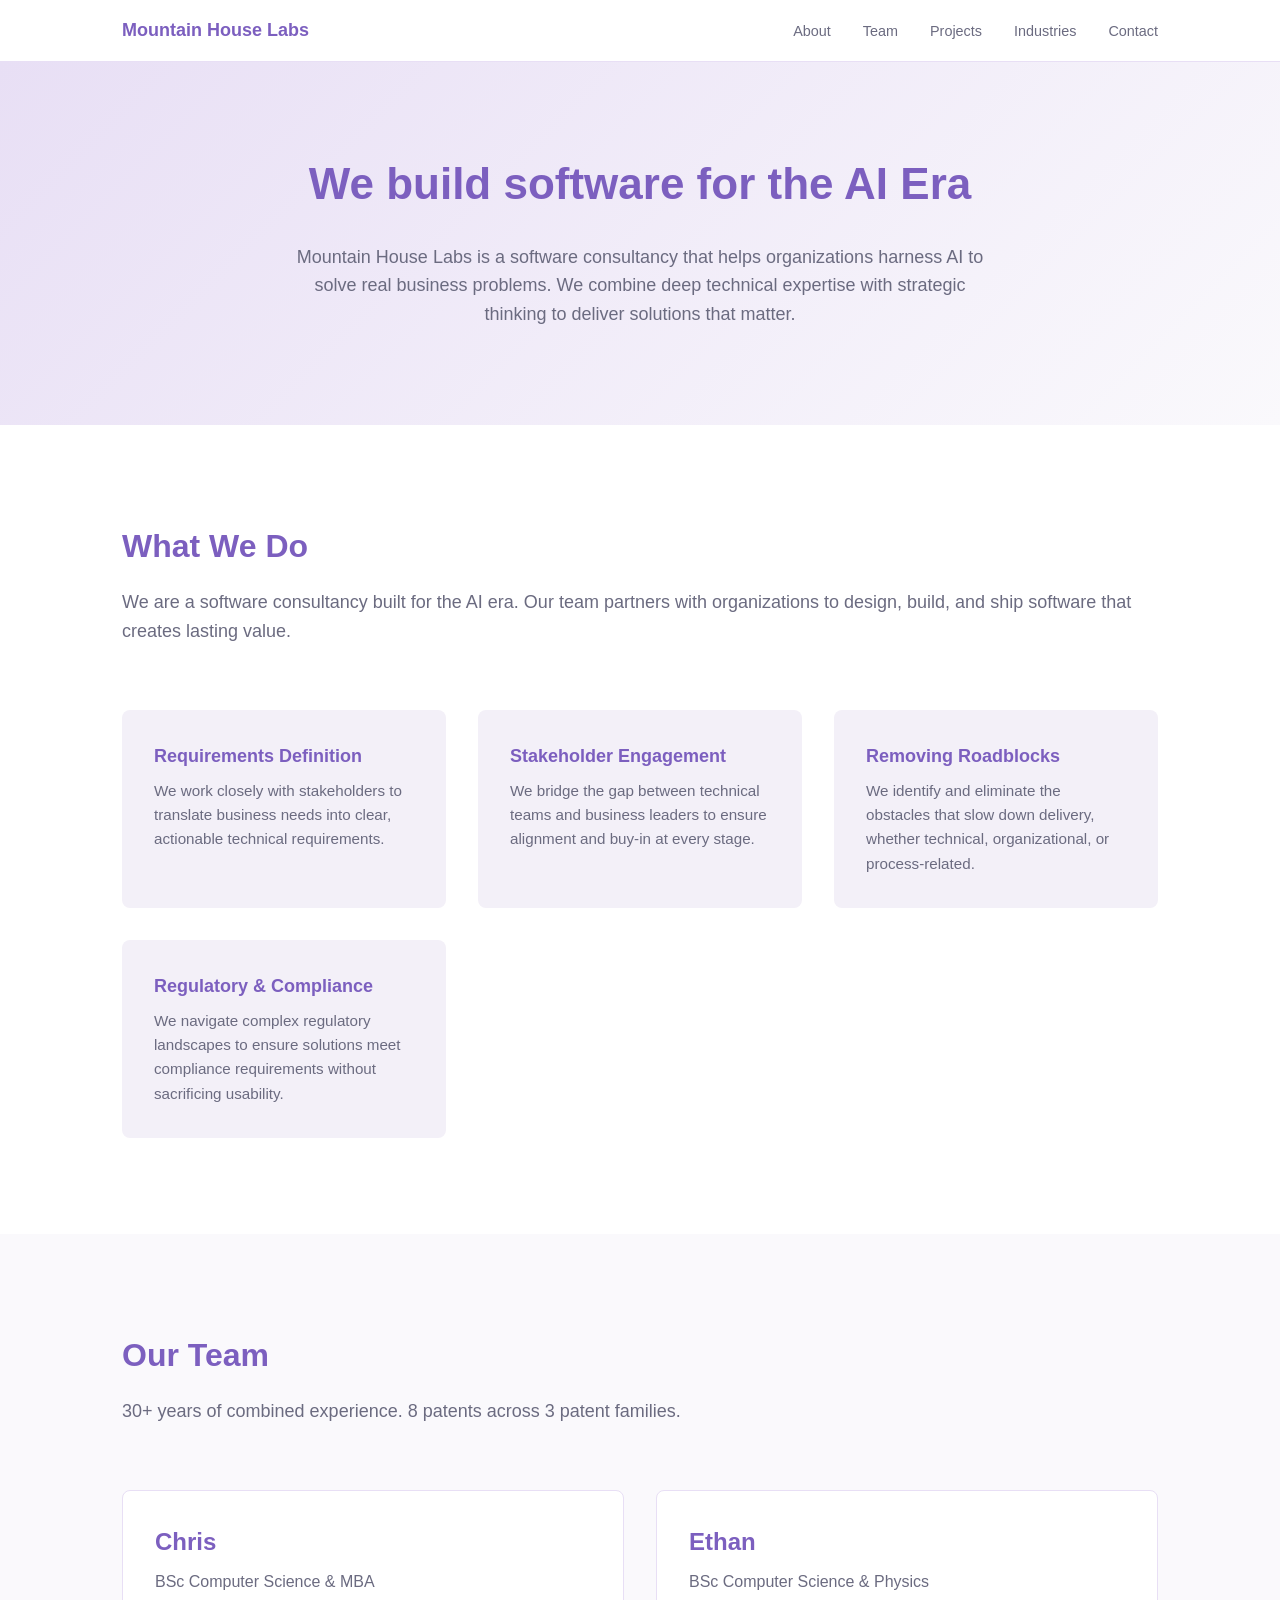
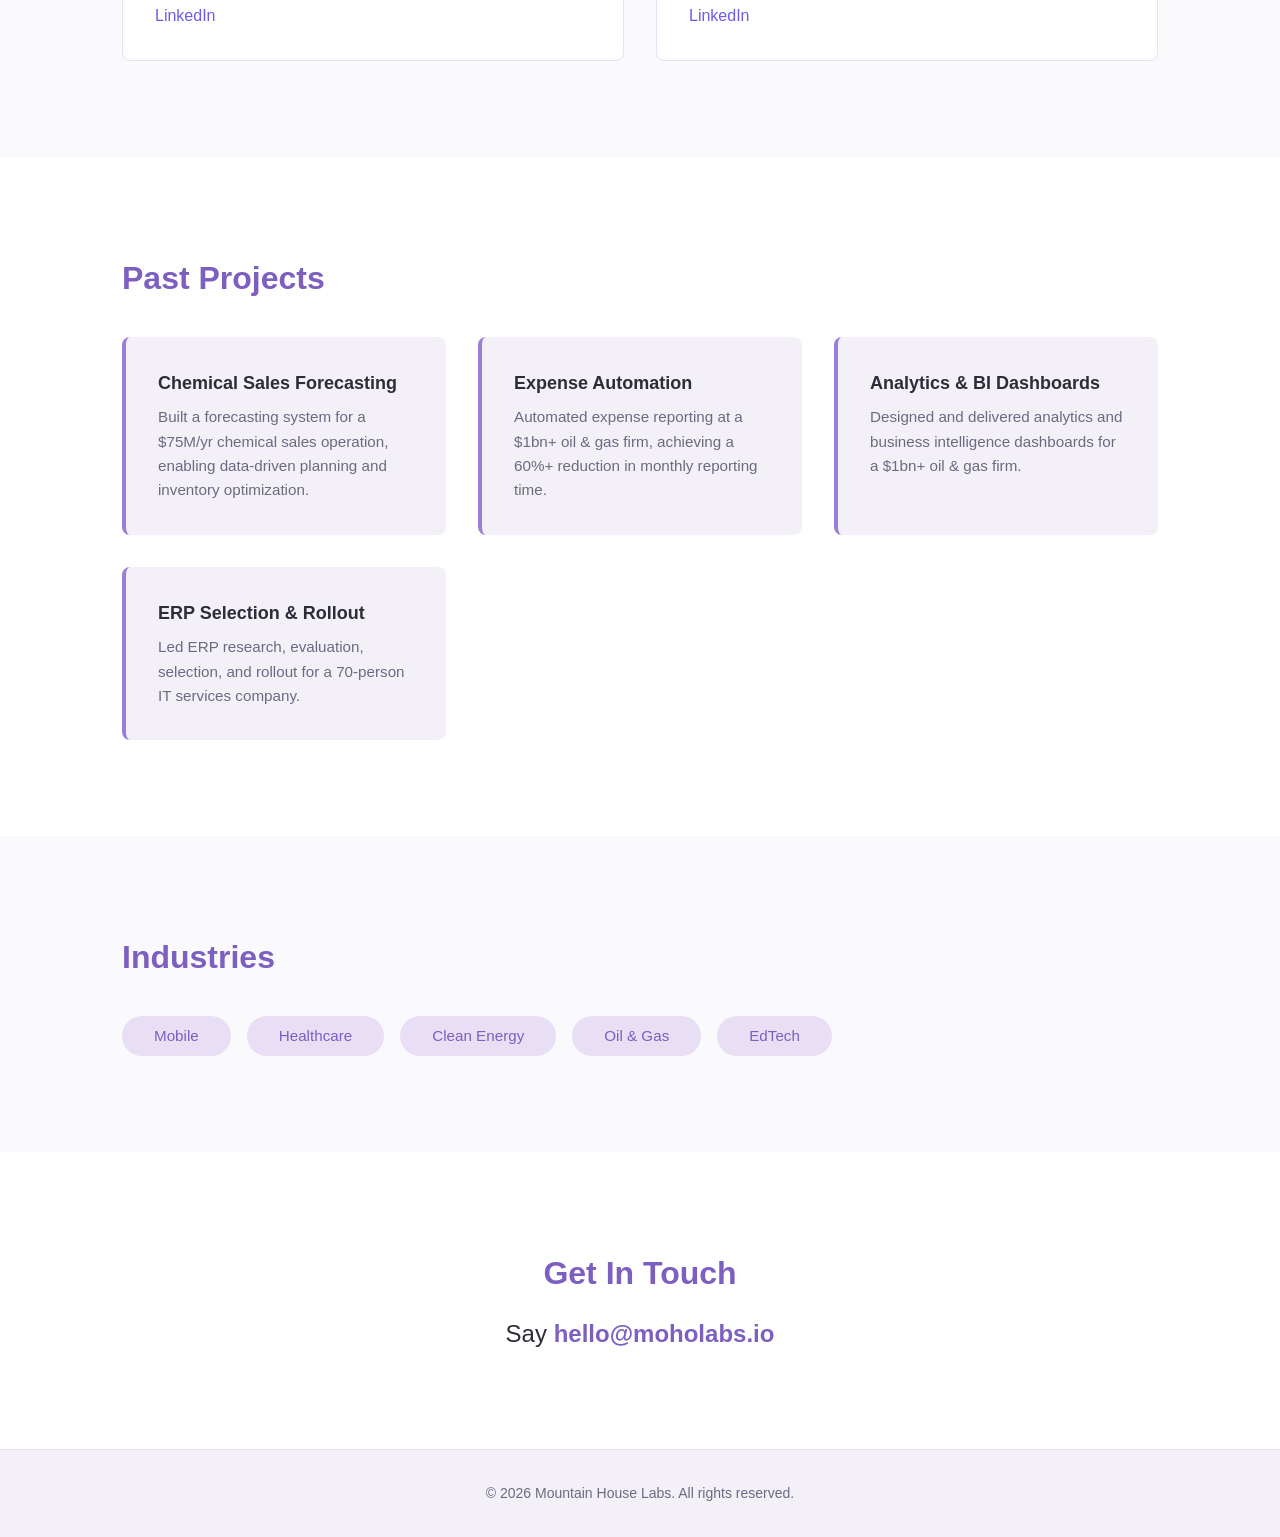
==== index.html @ 812b56ef "Initial scaffold: HTML/CSS structure for Mountain House Labs website Single-page marketing site with" ====
<!DOCTYPE html>
<html lang="en">
<head>
  <meta charset="UTF-8">
  <meta name="viewport" content="width=device-width, initial-scale=1.0">
  <title>Mountain House Labs | Software Consultancy for the AI Era</title>
  <meta name="description" content="Mountain House Labs is a software consultancy for the AI era. We build software that leverages AI to solve real business problems.">
  <meta property="og:title" content="Mountain House Labs | Software Consultancy for the AI Era">
  <meta property="og:description" content="Mountain House Labs is a software consultancy for the AI era. We build software that leverages AI to solve real business problems.">
  <meta property="og:type" content="website">
  <meta property="og:url" content="https://moholabs.io">
  <meta property="og:site_name" content="Mountain House Labs">
  <link rel="stylesheet" href="styles.css">
</head>
<body>

  <header class="site-header">
    <nav class="nav-container">
      <a href="#" class="logo">Mountain House Labs</a>
      <ul class="nav-links">
        <li><a href="#about">About</a></li>
        <li><a href="#team">Team</a></li>
        <li><a href="#projects">Projects</a></li>
        <li><a href="#industries">Industries</a></li>
        <li><a href="#contact">Contact</a></li>
      </ul>
    </nav>
  </header>

  <main>

    <section id="hero" class="hero">
      <div class="container">
        <h1>We build software for the AI Era</h1>
        <p class="hero-intro">Mountain House Labs is a software consultancy that helps organizations harness AI to solve real business problems. We combine deep technical expertise with strategic thinking to deliver solutions that matter.</p>
      </div>
    </section>

    <section id="about" class="about">
      <div class="container">
        <h2>What We Do</h2>
        <p>We are a software consultancy built for the AI era. Our team partners with organizations to design, build, and ship software that creates lasting value.</p>
        <div class="skills-grid">
          <div class="skill-card">
            <h3>Requirements Definition</h3>
            <p>We work closely with stakeholders to translate business needs into clear, actionable technical requirements.</p>
          </div>
          <div class="skill-card">
            <h3>Stakeholder Engagement</h3>
            <p>We bridge the gap between technical teams and business leaders to ensure alignment and buy-in at every stage.</p>
          </div>
          <div class="skill-card">
            <h3>Removing Roadblocks</h3>
            <p>We identify and eliminate the obstacles that slow down delivery, whether technical, organizational, or process-related.</p>
          </div>
          <div class="skill-card">
            <h3>Regulatory &amp; Compliance</h3>
            <p>We navigate complex regulatory landscapes to ensure solutions meet compliance requirements without sacrificing usability.</p>
          </div>
        </div>
      </div>
    </section>

    <section id="team" class="team">
      <div class="container">
        <h2>Our Team</h2>
        <p class="section-intro">30+ years of combined experience. 8 patents across 3 patent families.</p>
        <div class="team-grid">
          <div class="team-member">
            <h3>Chris</h3>
            <p class="credentials">BSc Computer Science &amp; MBA</p>
            <p><a href="https://www.linkedin.com/in/csaundersca/" target="_blank" rel="noopener noreferrer">LinkedIn</a></p>
          </div>
          <div class="team-member">
            <h3>Ethan</h3>
            <p class="credentials">BSc Computer Science &amp; Physics</p>
            <p><a href="https://www.linkedin.com/in/epuzarne/" target="_blank" rel="noopener noreferrer">LinkedIn</a></p>
          </div>
        </div>
      </div>
    </section>

    <section id="projects" class="projects">
      <div class="container">
        <h2>Past Projects</h2>
        <div class="projects-grid">
          <div class="project-card">
            <h3>Chemical Sales Forecasting</h3>
            <p>Built a forecasting system for a $75M/yr chemical sales operation, enabling data-driven planning and inventory optimization.</p>
          </div>
          <div class="project-card">
            <h3>Expense Automation</h3>
            <p>Automated expense reporting at a $1bn+ oil &amp; gas firm, achieving a 60%+ reduction in monthly reporting time.</p>
          </div>
          <div class="project-card">
            <h3>Analytics &amp; BI Dashboards</h3>
            <p>Designed and delivered analytics and business intelligence dashboards for a $1bn+ oil &amp; gas firm.</p>
          </div>
          <div class="project-card">
            <h3>ERP Selection &amp; Rollout</h3>
            <p>Led ERP research, evaluation, selection, and rollout for a 70-person IT services company.</p>
          </div>
        </div>
      </div>
    </section>

    <section id="industries" class="industries">
      <div class="container">
        <h2>Industries</h2>
        <ul class="industries-list">
          <li>Mobile</li>
          <li>Healthcare</li>
          <li>Clean Energy</li>
          <li>Oil &amp; Gas</li>
          <li>EdTech</li>
        </ul>
      </div>
    </section>

    <section id="contact" class="contact">
      <div class="container">
        <h2>Get In Touch</h2>
        <p class="contact-cta">Say <a href="mailto:hello@moholabs.io">hello@moholabs.io</a></p>
      </div>
    </section>

  </main>

  <footer class="site-footer">
    <div class="container">
      <p>&copy; 2026 Mountain House Labs. All rights reserved.</p>
    </div>
  </footer>

</body>
</html>
---- styles.css ----
/* ===== Reset ===== */
*, *::before, *::after {
  box-sizing: border-box;
  margin: 0;
  padding: 0;
}

/* ===== Custom Properties ===== */
:root {
  --color-primary: #9b7ed8;
  --color-primary-light: #e8dff5;
  --color-primary-dark: #7c5fbf;
  --color-bg: #faf9fc;
  --color-bg-alt: #f3f0f8;
  --color-text: #2d2d3a;
  --color-text-muted: #6b6b80;
  --color-white: #ffffff;
  --color-accent: #6c5ce7;

  --font-stack: -apple-system, BlinkMacSystemFont, "Segoe UI", Roboto, Helvetica, Arial, sans-serif, "Apple Color Emoji", "Segoe UI Emoji";
  --font-size-base: 1rem;
  --font-size-lg: 1.125rem;
  --font-size-xl: 1.5rem;
  --font-size-2xl: 2rem;
  --font-size-3xl: 2.75rem;

  --spacing-xs: 0.5rem;
  --spacing-sm: 1rem;
  --spacing-md: 2rem;
  --spacing-lg: 4rem;
  --spacing-xl: 6rem;

  --max-width: 1100px;
  --border-radius: 8px;
}

/* ===== Base ===== */
html {
  scroll-behavior: smooth;
}

body {
  font-family: var(--font-stack);
  font-size: var(--font-size-base);
  line-height: 1.6;
  color: var(--color-text);
  background-color: var(--color-bg);
}

a {
  color: var(--color-accent);
  text-decoration: none;
}

a:hover {
  text-decoration: underline;
}

img {
  max-width: 100%;
  height: auto;
}

ul {
  list-style: none;
}

/* ===== Container ===== */
.container {
  max-width: var(--max-width);
  margin: 0 auto;
  padding: 0 var(--spacing-md);
}

/* ===== Header / Nav ===== */
.site-header {
  background: var(--color-white);
  border-bottom: 1px solid var(--color-primary-light);
  position: sticky;
  top: 0;
  z-index: 100;
}

.nav-container {
  max-width: var(--max-width);
  margin: 0 auto;
  padding: var(--spacing-sm) var(--spacing-md);
  display: flex;
  align-items: center;
  justify-content: space-between;
  flex-wrap: wrap;
  gap: var(--spacing-sm);
}

.logo {
  font-size: var(--font-size-lg);
  font-weight: 700;
  color: var(--color-primary-dark);
}

.logo:hover {
  text-decoration: none;
}

.nav-links {
  display: flex;
  gap: var(--spacing-md);
  flex-wrap: wrap;
}

.nav-links a {
  color: var(--color-text-muted);
  font-size: 0.9rem;
  font-weight: 500;
  transition: color 0.2s;
}

.nav-links a:hover {
  color: var(--color-primary-dark);
  text-decoration: none;
}

/* ===== Sections (shared) ===== */
section {
  padding: var(--spacing-xl) 0;
}

section h2 {
  font-size: var(--font-size-2xl);
  margin-bottom: var(--spacing-sm);
  color: var(--color-primary-dark);
}

.section-intro {
  color: var(--color-text-muted);
  font-size: var(--font-size-lg);
  margin-bottom: var(--spacing-lg);
}

/* ===== Hero ===== */
.hero {
  background: linear-gradient(135deg, var(--color-primary-light) 0%, var(--color-bg) 100%);
  padding: var(--spacing-xl) 0;
  text-align: center;
}

.hero h1 {
  font-size: var(--font-size-3xl);
  color: var(--color-primary-dark);
  margin-bottom: var(--spacing-md);
  line-height: 1.2;
}

.hero-intro {
  font-size: var(--font-size-lg);
  color: var(--color-text-muted);
  max-width: 700px;
  margin: 0 auto;
}

/* ===== About ===== */
.about {
  background: var(--color-white);
}

.about > .container > p {
  font-size: var(--font-size-lg);
  color: var(--color-text-muted);
  margin-bottom: var(--spacing-lg);
}

.skills-grid {
  display: grid;
  grid-template-columns: repeat(auto-fit, minmax(240px, 1fr));
  gap: var(--spacing-md);
}

.skill-card {
  background: var(--color-bg-alt);
  padding: var(--spacing-md);
  border-radius: var(--border-radius);
}

.skill-card h3 {
  font-size: var(--font-size-lg);
  margin-bottom: var(--spacing-xs);
  color: var(--color-primary-dark);
}

.skill-card p {
  color: var(--color-text-muted);
  font-size: 0.95rem;
}

/* ===== Team ===== */
.team {
  background: var(--color-bg);
}

.team-grid {
  display: grid;
  grid-template-columns: repeat(auto-fit, minmax(260px, 1fr));
  gap: var(--spacing-md);
}

.team-member {
  background: var(--color-white);
  padding: var(--spacing-md);
  border-radius: var(--border-radius);
  border: 1px solid var(--color-primary-light);
}

.team-member h3 {
  font-size: var(--font-size-xl);
  color: var(--color-primary-dark);
  margin-bottom: var(--spacing-xs);
}

.credentials {
  color: var(--color-text-muted);
  margin-bottom: var(--spacing-xs);
}

/* ===== Projects ===== */
.projects {
  background: var(--color-white);
}

.projects-grid {
  display: grid;
  grid-template-columns: repeat(auto-fit, minmax(260px, 1fr));
  gap: var(--spacing-md);
  margin-top: var(--spacing-md);
}

.project-card {
  background: var(--color-bg-alt);
  padding: var(--spacing-md);
  border-radius: var(--border-radius);
  border-left: 4px solid var(--color-primary);
}

.project-card h3 {
  font-size: var(--font-size-lg);
  margin-bottom: var(--spacing-xs);
  color: var(--color-text);
}

.project-card p {
  color: var(--color-text-muted);
  font-size: 0.95rem;
}

/* ===== Industries ===== */
.industries {
  background: var(--color-bg);
}

.industries-list {
  display: flex;
  flex-wrap: wrap;
  gap: var(--spacing-sm);
  margin-top: var(--spacing-md);
}

.industries-list li {
  background: var(--color-primary-light);
  color: var(--color-primary-dark);
  padding: var(--spacing-xs) var(--spacing-md);
  border-radius: 100px;
  font-weight: 500;
  font-size: 0.95rem;
}

/* ===== Contact ===== */
.contact {
  background: var(--color-white);
  text-align: center;
}

.contact-cta {
  font-size: var(--font-size-xl);
  margin-top: var(--spacing-sm);
}

.contact-cta a {
  color: var(--color-primary-dark);
  font-weight: 600;
}

/* ===== Footer ===== */
.site-footer {
  background: var(--color-bg-alt);
  padding: var(--spacing-md) 0;
  text-align: center;
  color: var(--color-text-muted);
  font-size: 0.875rem;
  border-top: 1px solid var(--color-primary-light);
}

/* ===== Responsive ===== */
@media (max-width: 768px) {
  :root {
    --font-size-3xl: 2rem;
    --font-size-2xl: 1.5rem;
    --spacing-xl: 3.5rem;
  }

  .nav-container {
    justify-content: center;
    text-align: center;
  }

  .nav-links {
    justify-content: center;
  }
}

@media (max-width: 480px) {
  :root {
    --font-size-3xl: 1.75rem;
    --spacing-xl: 2.5rem;
  }

  .nav-links {
    gap: var(--spacing-sm);
  }
}
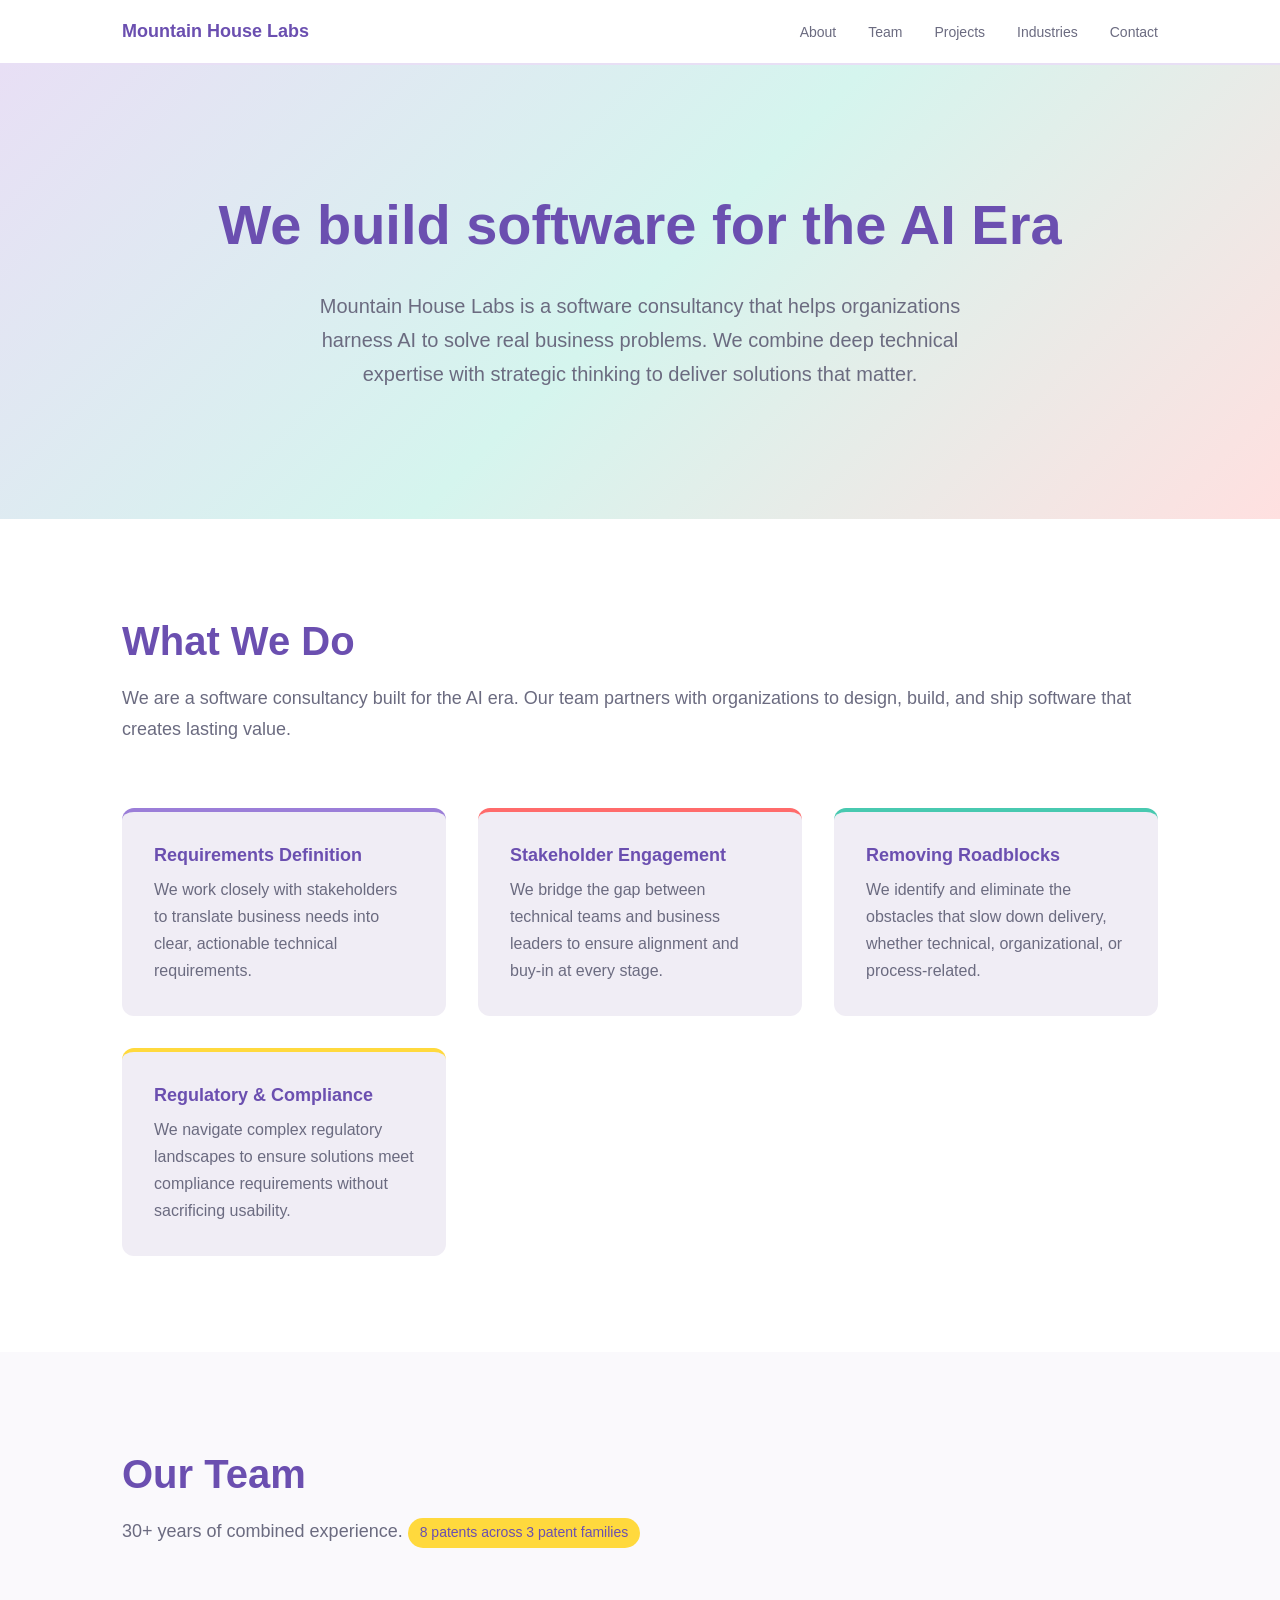
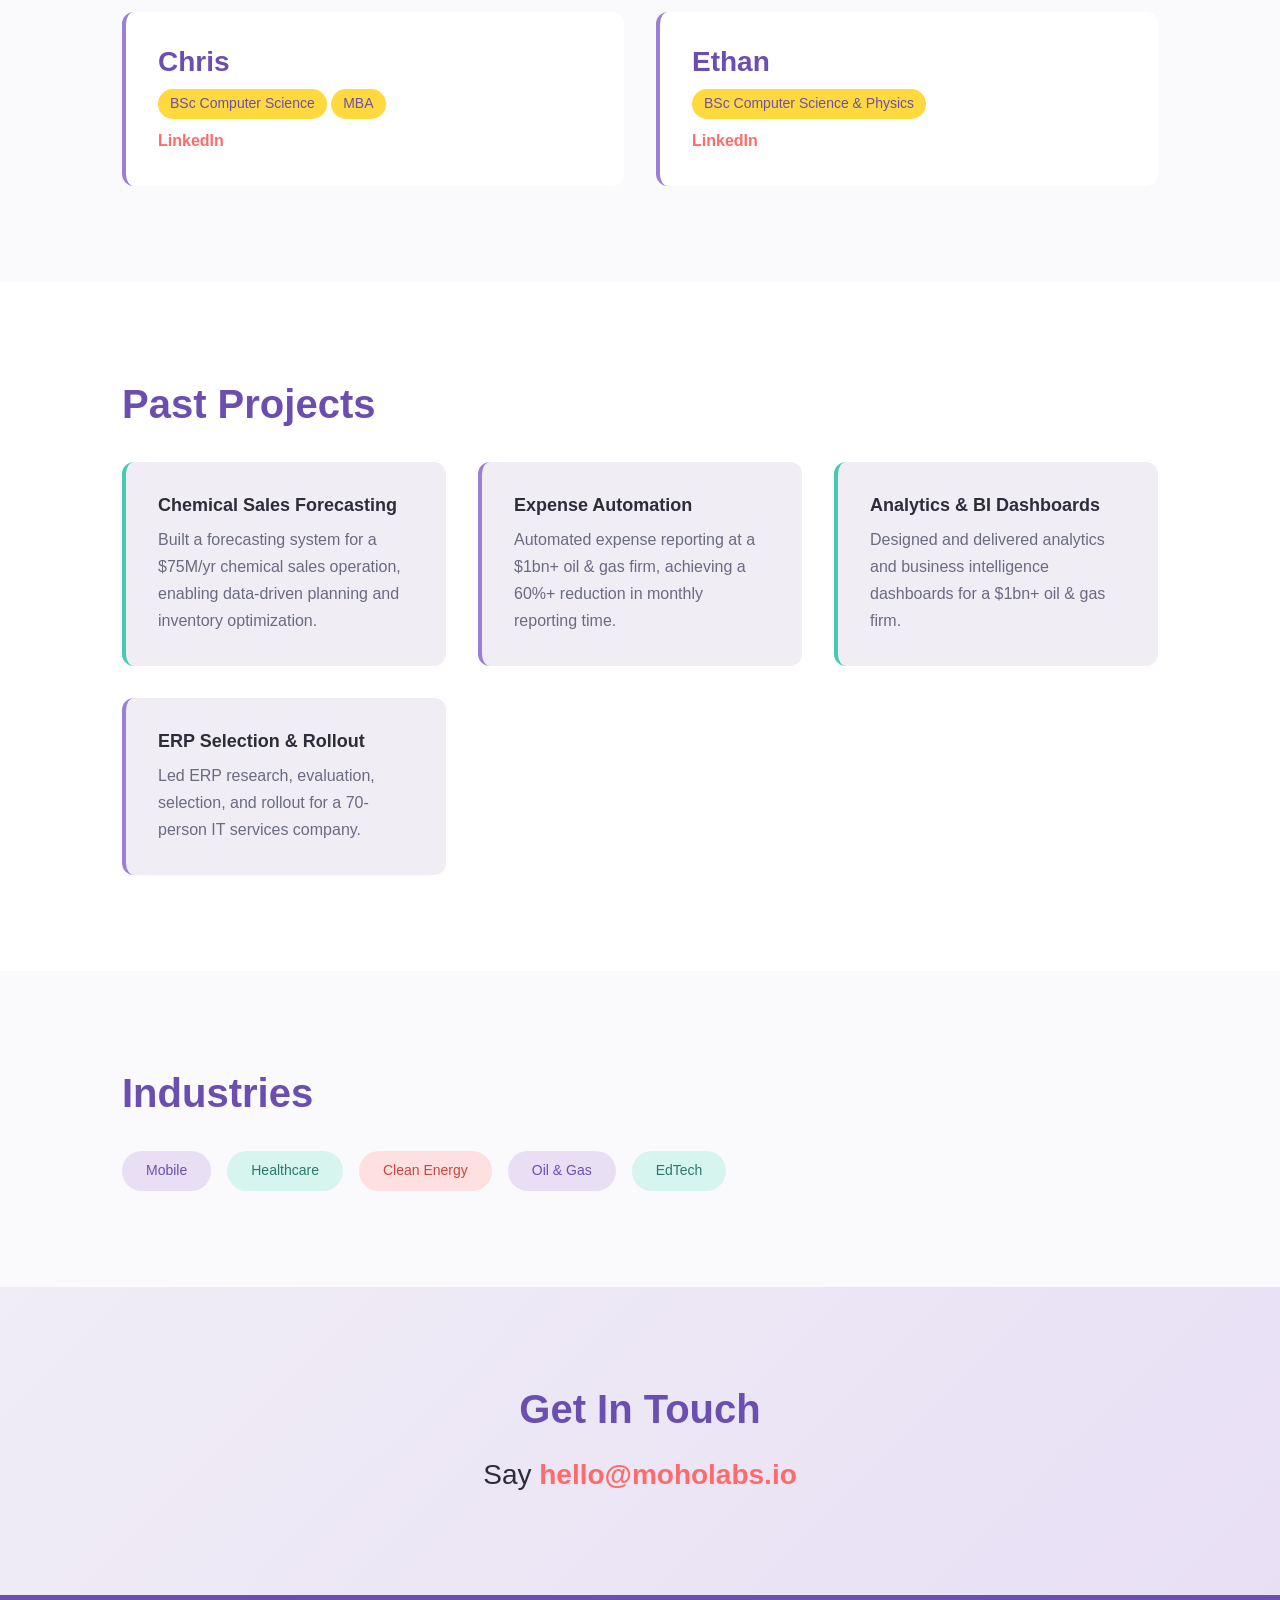
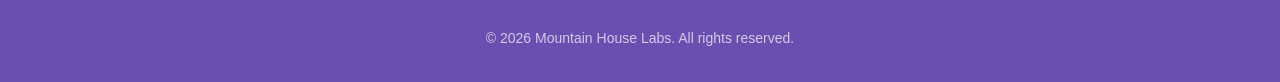
==== commit 0c612c26: "Implement design direction v2: creative playful style Full visual overhaul: expanded color palette (" ====
--- a/index.html
+++ b/index.html
@@ -39,21 +39,21 @@
     <section id="about" class="about">
       <div class="container">
         <h2>What We Do</h2>
-        <p>We are a software consultancy built for the AI era. Our team partners with organizations to design, build, and ship software that creates lasting value.</p>
+        <p class="section-intro">We are a software consultancy built for the AI era. Our team partners with organizations to design, build, and ship software that creates lasting value.</p>
         <div class="skills-grid">
-          <div class="skill-card">
+          <div class="skill-card skill-card--purple">
             <h3>Requirements Definition</h3>
             <p>We work closely with stakeholders to translate business needs into clear, actionable technical requirements.</p>
           </div>
-          <div class="skill-card">
+          <div class="skill-card skill-card--coral">
             <h3>Stakeholder Engagement</h3>
             <p>We bridge the gap between technical teams and business leaders to ensure alignment and buy-in at every stage.</p>
           </div>
-          <div class="skill-card">
+          <div class="skill-card skill-card--teal">
             <h3>Removing Roadblocks</h3>
             <p>We identify and eliminate the obstacles that slow down delivery, whether technical, organizational, or process-related.</p>
           </div>
-          <div class="skill-card">
+          <div class="skill-card skill-card--gold">
             <h3>Regulatory &amp; Compliance</h3>
             <p>We navigate complex regulatory landscapes to ensure solutions meet compliance requirements without sacrificing usability.</p>
           </div>
@@ -64,17 +64,17 @@
     <section id="team" class="team">
       <div class="container">
         <h2>Our Team</h2>
-        <p class="section-intro">30+ years of combined experience. 8 patents across 3 patent families.</p>
+        <p class="section-intro">30+ years of combined experience. <span class="badge badge--patent">8 patents across 3 patent families</span></p>
         <div class="team-grid">
           <div class="team-member">
             <h3>Chris</h3>
-            <p class="credentials">BSc Computer Science &amp; MBA</p>
-            <p><a href="https://www.linkedin.com/in/csaundersca/" target="_blank" rel="noopener noreferrer">LinkedIn</a></p>
+            <p class="credentials"><span class="badge badge--degree">BSc Computer Science</span> <span class="badge badge--degree">MBA</span></p>
+            <p><a href="https://www.linkedin.com/in/csaundersca/" target="_blank" rel="noopener noreferrer" class="linkedin-link">LinkedIn</a></p>
           </div>
           <div class="team-member">
             <h3>Ethan</h3>
-            <p class="credentials">BSc Computer Science &amp; Physics</p>
-            <p><a href="https://www.linkedin.com/in/epuzarne/" target="_blank" rel="noopener noreferrer">LinkedIn</a></p>
+            <p class="credentials"><span class="badge badge--degree">BSc Computer Science &amp; Physics</span></p>
+            <p><a href="https://www.linkedin.com/in/epuzarne/" target="_blank" rel="noopener noreferrer" class="linkedin-link">LinkedIn</a></p>
           </div>
         </div>
       </div>
@@ -84,19 +84,19 @@
       <div class="container">
         <h2>Past Projects</h2>
         <div class="projects-grid">
-          <div class="project-card">
+          <div class="project-card project-card--teal">
             <h3>Chemical Sales Forecasting</h3>
             <p>Built a forecasting system for a $75M/yr chemical sales operation, enabling data-driven planning and inventory optimization.</p>
           </div>
-          <div class="project-card">
+          <div class="project-card project-card--purple">
             <h3>Expense Automation</h3>
             <p>Automated expense reporting at a $1bn+ oil &amp; gas firm, achieving a 60%+ reduction in monthly reporting time.</p>
           </div>
-          <div class="project-card">
+          <div class="project-card project-card--teal">
             <h3>Analytics &amp; BI Dashboards</h3>
             <p>Designed and delivered analytics and business intelligence dashboards for a $1bn+ oil &amp; gas firm.</p>
           </div>
-          <div class="project-card">
+          <div class="project-card project-card--purple">
             <h3>ERP Selection &amp; Rollout</h3>
             <p>Led ERP research, evaluation, selection, and rollout for a 70-person IT services company.</p>
           </div>
@@ -108,11 +108,11 @@
       <div class="container">
         <h2>Industries</h2>
         <ul class="industries-list">
-          <li>Mobile</li>
-          <li>Healthcare</li>
-          <li>Clean Energy</li>
-          <li>Oil &amp; Gas</li>
-          <li>EdTech</li>
+          <li class="pill pill--primary">Mobile</li>
+          <li class="pill pill--secondary">Healthcare</li>
+          <li class="pill pill--accent">Clean Energy</li>
+          <li class="pill pill--primary">Oil &amp; Gas</li>
+          <li class="pill pill--secondary">EdTech</li>
         </ul>
       </div>
     </section>
--- a/styles.css
+++ b/styles.css
@@ -7,31 +7,43 @@
 
 /* ===== Custom Properties ===== */
 :root {
+  /* Colors */
   --color-primary: #9b7ed8;
   --color-primary-light: #e8dff5;
-  --color-primary-dark: #7c5fbf;
+  --color-primary-dark: #6b4fb0;
+  --color-accent: #ff6b6b;
+  --color-accent-light: #ffe0e0;
+  --color-secondary: #48c9b0;
+  --color-secondary-light: #d5f5ee;
+  --color-highlight: #ffd93d;
   --color-bg: #faf9fc;
-  --color-bg-alt: #f3f0f8;
+  --color-bg-alt: #f0edf5;
   --color-text: #2d2d3a;
   --color-text-muted: #6b6b80;
   --color-white: #ffffff;
-  --color-accent: #6c5ce7;
-
+
+  /* Typography */
   --font-stack: -apple-system, BlinkMacSystemFont, "Segoe UI", Roboto, Helvetica, Arial, sans-serif, "Apple Color Emoji", "Segoe UI Emoji";
+  --font-size-4xl: 3.5rem;
+  --font-size-3xl: 2.5rem;
+  --font-size-2xl: 1.75rem;
+  --font-size-xl: 1.25rem;
+  --font-size-lg: 1.125rem;
   --font-size-base: 1rem;
-  --font-size-lg: 1.125rem;
-  --font-size-xl: 1.5rem;
-  --font-size-2xl: 2rem;
-  --font-size-3xl: 2.75rem;
-
+  --font-size-sm: 0.875rem;
+
+  /* Spacing */
   --spacing-xs: 0.5rem;
   --spacing-sm: 1rem;
   --spacing-md: 2rem;
   --spacing-lg: 4rem;
   --spacing-xl: 6rem;
-
+  --spacing-2xl: 8rem;
+
+  /* Layout */
   --max-width: 1100px;
-  --border-radius: 8px;
+  --border-radius: 12px;
+  --border-radius-pill: 100px;
 }
 
 /* ===== Base ===== */
@@ -42,18 +54,30 @@
 body {
   font-family: var(--font-stack);
   font-size: var(--font-size-base);
-  line-height: 1.6;
+  line-height: 1.7;
   color: var(--color-text);
   background-color: var(--color-bg);
 }
 
+::selection {
+  background: var(--color-highlight);
+  color: var(--color-primary-dark);
+}
+
 a {
+  color: var(--color-primary);
+  text-decoration: none;
+  transition: color 0.25s ease;
+}
+
+a:hover {
   color: var(--color-accent);
-  text-decoration: none;
-}
-
-a:hover {
   text-decoration: underline;
+}
+
+:focus-visible {
+  outline: 3px solid var(--color-accent);
+  outline-offset: 2px;
 }
 
 img {
@@ -75,7 +99,7 @@
 /* ===== Header / Nav ===== */
 .site-header {
   background: var(--color-white);
-  border-bottom: 1px solid var(--color-primary-light);
+  border-bottom: 2px solid var(--color-primary-light);
   position: sticky;
   top: 0;
   z-index: 100;
@@ -94,12 +118,13 @@
 
 .logo {
   font-size: var(--font-size-lg);
-  font-weight: 700;
+  font-weight: 800;
   color: var(--color-primary-dark);
 }
 
 .logo:hover {
   text-decoration: none;
+  color: var(--color-primary-dark);
 }
 
 .nav-links {
@@ -110,13 +135,13 @@
 
 .nav-links a {
   color: var(--color-text-muted);
-  font-size: 0.9rem;
+  font-size: var(--font-size-sm);
   font-weight: 500;
-  transition: color 0.2s;
+  transition: color 0.25s ease;
 }
 
 .nav-links a:hover {
-  color: var(--color-primary-dark);
+  color: var(--color-accent);
   text-decoration: none;
 }
 
@@ -126,7 +151,9 @@
 }
 
 section h2 {
-  font-size: var(--font-size-2xl);
+  font-size: var(--font-size-3xl);
+  font-weight: 800;
+  line-height: 1.3;
   margin-bottom: var(--spacing-sm);
   color: var(--color-primary-dark);
 }
@@ -139,34 +166,30 @@
 
 /* ===== Hero ===== */
 .hero {
-  background: linear-gradient(135deg, var(--color-primary-light) 0%, var(--color-bg) 100%);
-  padding: var(--spacing-xl) 0;
+  background: linear-gradient(135deg, #e8dff5 0%, #d5f5ee 50%, #ffe0e0 100%);
+  padding: var(--spacing-2xl) 0;
   text-align: center;
 }
 
 .hero h1 {
-  font-size: var(--font-size-3xl);
+  font-size: var(--font-size-4xl);
+  font-weight: 800;
   color: var(--color-primary-dark);
   margin-bottom: var(--spacing-md);
-  line-height: 1.2;
+  line-height: 1.15;
 }
 
 .hero-intro {
-  font-size: var(--font-size-lg);
-  color: var(--color-text-muted);
-  max-width: 700px;
+  font-size: var(--font-size-xl);
+  color: var(--color-text-muted);
+  max-width: 650px;
   margin: 0 auto;
+  line-height: 1.7;
 }
 
 /* ===== About ===== */
 .about {
   background: var(--color-white);
-}
-
-.about > .container > p {
-  font-size: var(--font-size-lg);
-  color: var(--color-text-muted);
-  margin-bottom: var(--spacing-lg);
 }
 
 .skills-grid {
@@ -179,17 +202,31 @@
   background: var(--color-bg-alt);
   padding: var(--spacing-md);
   border-radius: var(--border-radius);
-}
+  border-top: 4px solid var(--color-primary);
+  transition: transform 0.25s ease, box-shadow 0.25s ease;
+}
+
+.skill-card:hover {
+  transform: translateY(-4px);
+  box-shadow: 0 8px 24px rgba(155, 126, 216, 0.2);
+}
+
+.skill-card--purple { border-top-color: var(--color-primary); }
+.skill-card--coral  { border-top-color: var(--color-accent); }
+.skill-card--teal   { border-top-color: var(--color-secondary); }
+.skill-card--gold   { border-top-color: var(--color-highlight); }
 
 .skill-card h3 {
   font-size: var(--font-size-lg);
+  font-weight: 600;
   margin-bottom: var(--spacing-xs);
   color: var(--color-primary-dark);
+  line-height: 1.3;
 }
 
 .skill-card p {
   color: var(--color-text-muted);
-  font-size: 0.95rem;
+  font-size: var(--font-size-base);
 }
 
 /* ===== Team ===== */
@@ -199,7 +236,7 @@
 
 .team-grid {
   display: grid;
-  grid-template-columns: repeat(auto-fit, minmax(260px, 1fr));
+  grid-template-columns: repeat(auto-fit, minmax(280px, 1fr));
   gap: var(--spacing-md);
 }
 
@@ -207,18 +244,53 @@
   background: var(--color-white);
   padding: var(--spacing-md);
   border-radius: var(--border-radius);
-  border: 1px solid var(--color-primary-light);
+  border-left: 4px solid var(--color-primary);
+  transition: transform 0.25s ease, box-shadow 0.25s ease;
+}
+
+.team-member:hover {
+  transform: translateY(-4px);
+  box-shadow: 0 8px 24px rgba(155, 126, 216, 0.2);
 }
 
 .team-member h3 {
-  font-size: var(--font-size-xl);
+  font-size: var(--font-size-2xl);
+  font-weight: 600;
   color: var(--color-primary-dark);
   margin-bottom: var(--spacing-xs);
+  line-height: 1.3;
 }
 
 .credentials {
   color: var(--color-text-muted);
   margin-bottom: var(--spacing-xs);
+}
+
+.badge {
+  display: inline-block;
+  padding: 0.2rem 0.75rem;
+  border-radius: var(--border-radius-pill);
+  font-size: var(--font-size-sm);
+  font-weight: 500;
+}
+
+.badge--degree {
+  background: var(--color-highlight);
+  color: var(--color-primary-dark);
+}
+
+.badge--patent {
+  background: var(--color-highlight);
+  color: var(--color-primary-dark);
+}
+
+.linkedin-link {
+  color: var(--color-accent);
+  font-weight: 600;
+}
+
+.linkedin-link:hover {
+  text-decoration: underline;
 }
 
 /* ===== Projects ===== */
@@ -237,18 +309,29 @@
   background: var(--color-bg-alt);
   padding: var(--spacing-md);
   border-radius: var(--border-radius);
-  border-left: 4px solid var(--color-primary);
-}
+  border-left: 4px solid var(--color-secondary);
+  transition: transform 0.25s ease, box-shadow 0.25s ease;
+}
+
+.project-card:hover {
+  transform: translateY(-4px);
+  box-shadow: 0 8px 24px rgba(155, 126, 216, 0.2);
+}
+
+.project-card--teal   { border-left-color: var(--color-secondary); }
+.project-card--purple { border-left-color: var(--color-primary); }
 
 .project-card h3 {
   font-size: var(--font-size-lg);
+  font-weight: 600;
   margin-bottom: var(--spacing-xs);
   color: var(--color-text);
+  line-height: 1.3;
 }
 
 .project-card p {
   color: var(--color-text-muted);
-  font-size: 0.95rem;
+  font-size: var(--font-size-base);
 }
 
 /* ===== Industries ===== */
@@ -263,47 +346,92 @@
   margin-top: var(--spacing-md);
 }
 
-.industries-list li {
+.pill {
+  padding: 0.5rem 1.5rem;
+  border-radius: var(--border-radius-pill);
+  font-weight: 500;
+  font-size: var(--font-size-sm);
+  transition: background-color 0.25s ease, color 0.25s ease;
+  cursor: default;
+}
+
+.pill--primary {
   background: var(--color-primary-light);
   color: var(--color-primary-dark);
-  padding: var(--spacing-xs) var(--spacing-md);
-  border-radius: 100px;
-  font-weight: 500;
-  font-size: 0.95rem;
+}
+
+.pill--primary:hover {
+  background: var(--color-primary);
+  color: var(--color-white);
+}
+
+.pill--secondary {
+  background: var(--color-secondary-light);
+  color: #2a7a68;
+}
+
+.pill--secondary:hover {
+  background: var(--color-secondary);
+  color: var(--color-white);
+}
+
+.pill--accent {
+  background: var(--color-accent-light);
+  color: #c94444;
+}
+
+.pill--accent:hover {
+  background: var(--color-accent);
+  color: var(--color-white);
 }
 
 /* ===== Contact ===== */
 .contact {
-  background: var(--color-white);
+  background: linear-gradient(135deg, #f0edf5 0%, #e8dff5 100%);
   text-align: center;
 }
 
+.contact h2 {
+  font-size: var(--font-size-3xl);
+  font-weight: 800;
+  color: var(--color-primary-dark);
+}
+
 .contact-cta {
-  font-size: var(--font-size-xl);
+  font-size: var(--font-size-2xl);
   margin-top: var(--spacing-sm);
 }
 
 .contact-cta a {
-  color: var(--color-primary-dark);
+  color: var(--color-accent);
   font-weight: 600;
+  display: inline-block;
+  transition: transform 0.25s ease, color 0.25s ease;
+}
+
+.contact-cta a:hover {
+  transform: scale(1.02);
+  text-decoration: underline;
 }
 
 /* ===== Footer ===== */
 .site-footer {
-  background: var(--color-bg-alt);
+  background: var(--color-primary-dark);
   padding: var(--spacing-md) 0;
   text-align: center;
-  color: var(--color-text-muted);
-  font-size: 0.875rem;
-  border-top: 1px solid var(--color-primary-light);
-}
-
-/* ===== Responsive ===== */
+  color: rgba(255, 255, 255, 0.7);
+  font-size: var(--font-size-sm);
+}
+
+/* ===== Responsive: Tablet (768px) ===== */
 @media (max-width: 768px) {
   :root {
-    --font-size-3xl: 2rem;
-    --font-size-2xl: 1.5rem;
-    --spacing-xl: 3.5rem;
+    --font-size-4xl: 2.5rem;
+    --font-size-3xl: 1.75rem;
+  }
+
+  .hero {
+    padding: var(--spacing-xl) 0;
   }
 
   .nav-container {
@@ -314,15 +442,38 @@
   .nav-links {
     justify-content: center;
   }
-}
-
+
+  .skills-grid,
+  .team-grid,
+  .projects-grid {
+    grid-template-columns: repeat(2, 1fr);
+  }
+}
+
+/* ===== Responsive: Mobile (480px) ===== */
 @media (max-width: 480px) {
   :root {
-    --font-size-3xl: 1.75rem;
-    --spacing-xl: 2.5rem;
+    --font-size-4xl: 2rem;
+  }
+
+  .hero {
+    padding: var(--spacing-lg) 0;
   }
 
   .nav-links {
     gap: var(--spacing-sm);
   }
-}
+
+  .skills-grid,
+  .team-grid,
+  .projects-grid {
+    grid-template-columns: 1fr;
+  }
+
+  .nav-links a,
+  .pill {
+    min-height: 44px;
+    display: inline-flex;
+    align-items: center;
+  }
+}
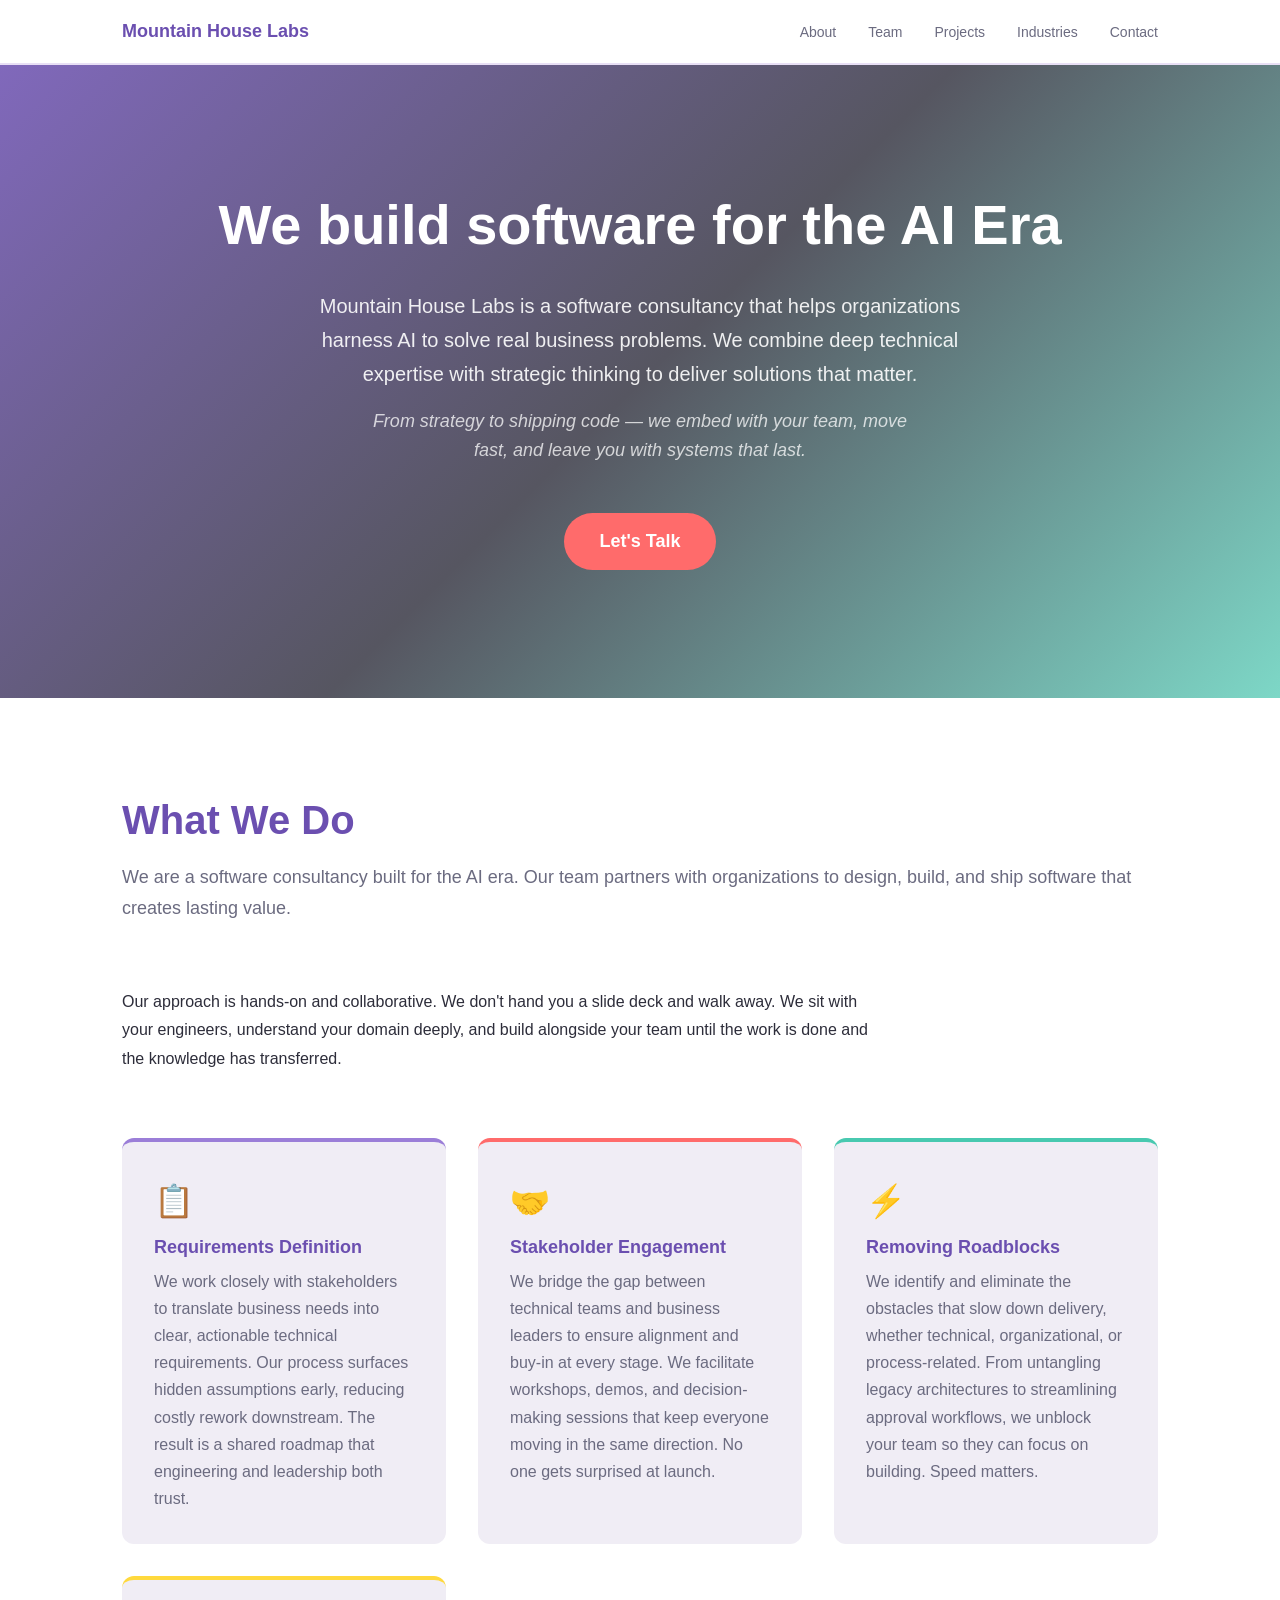
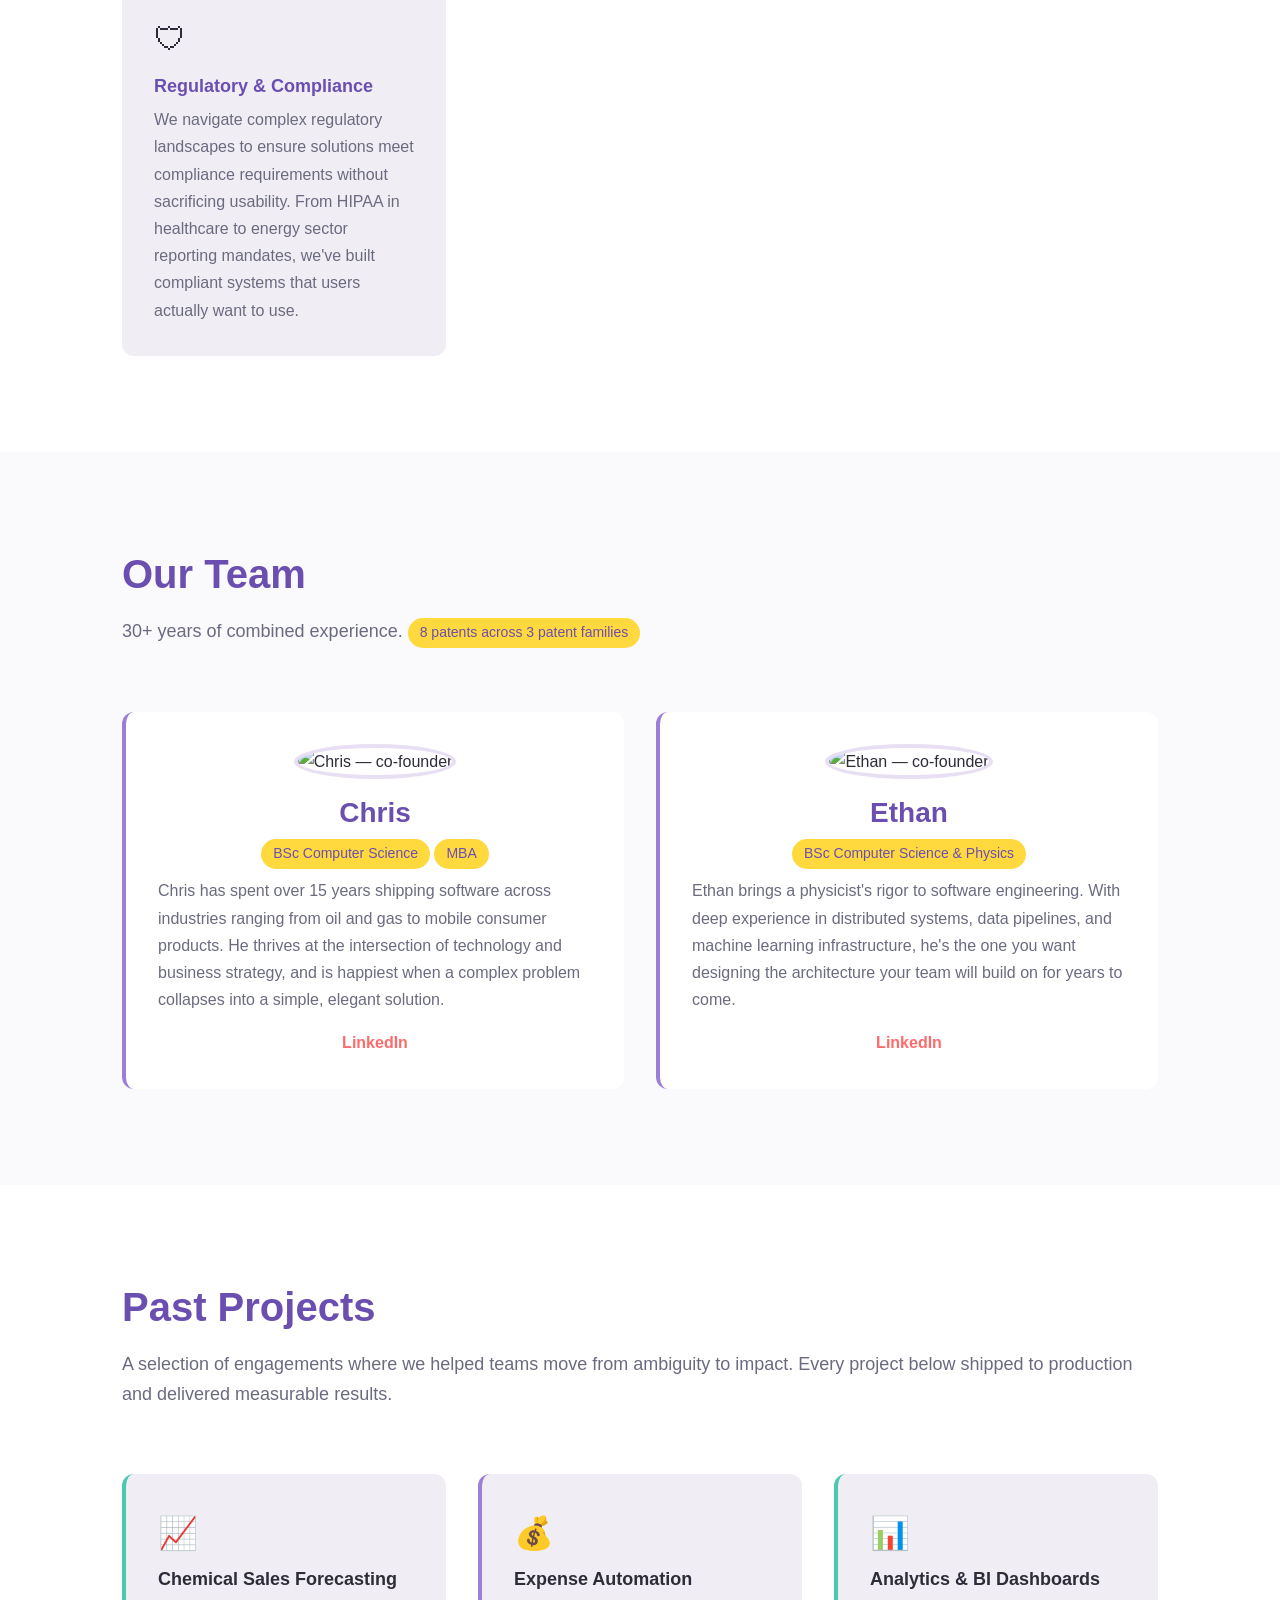
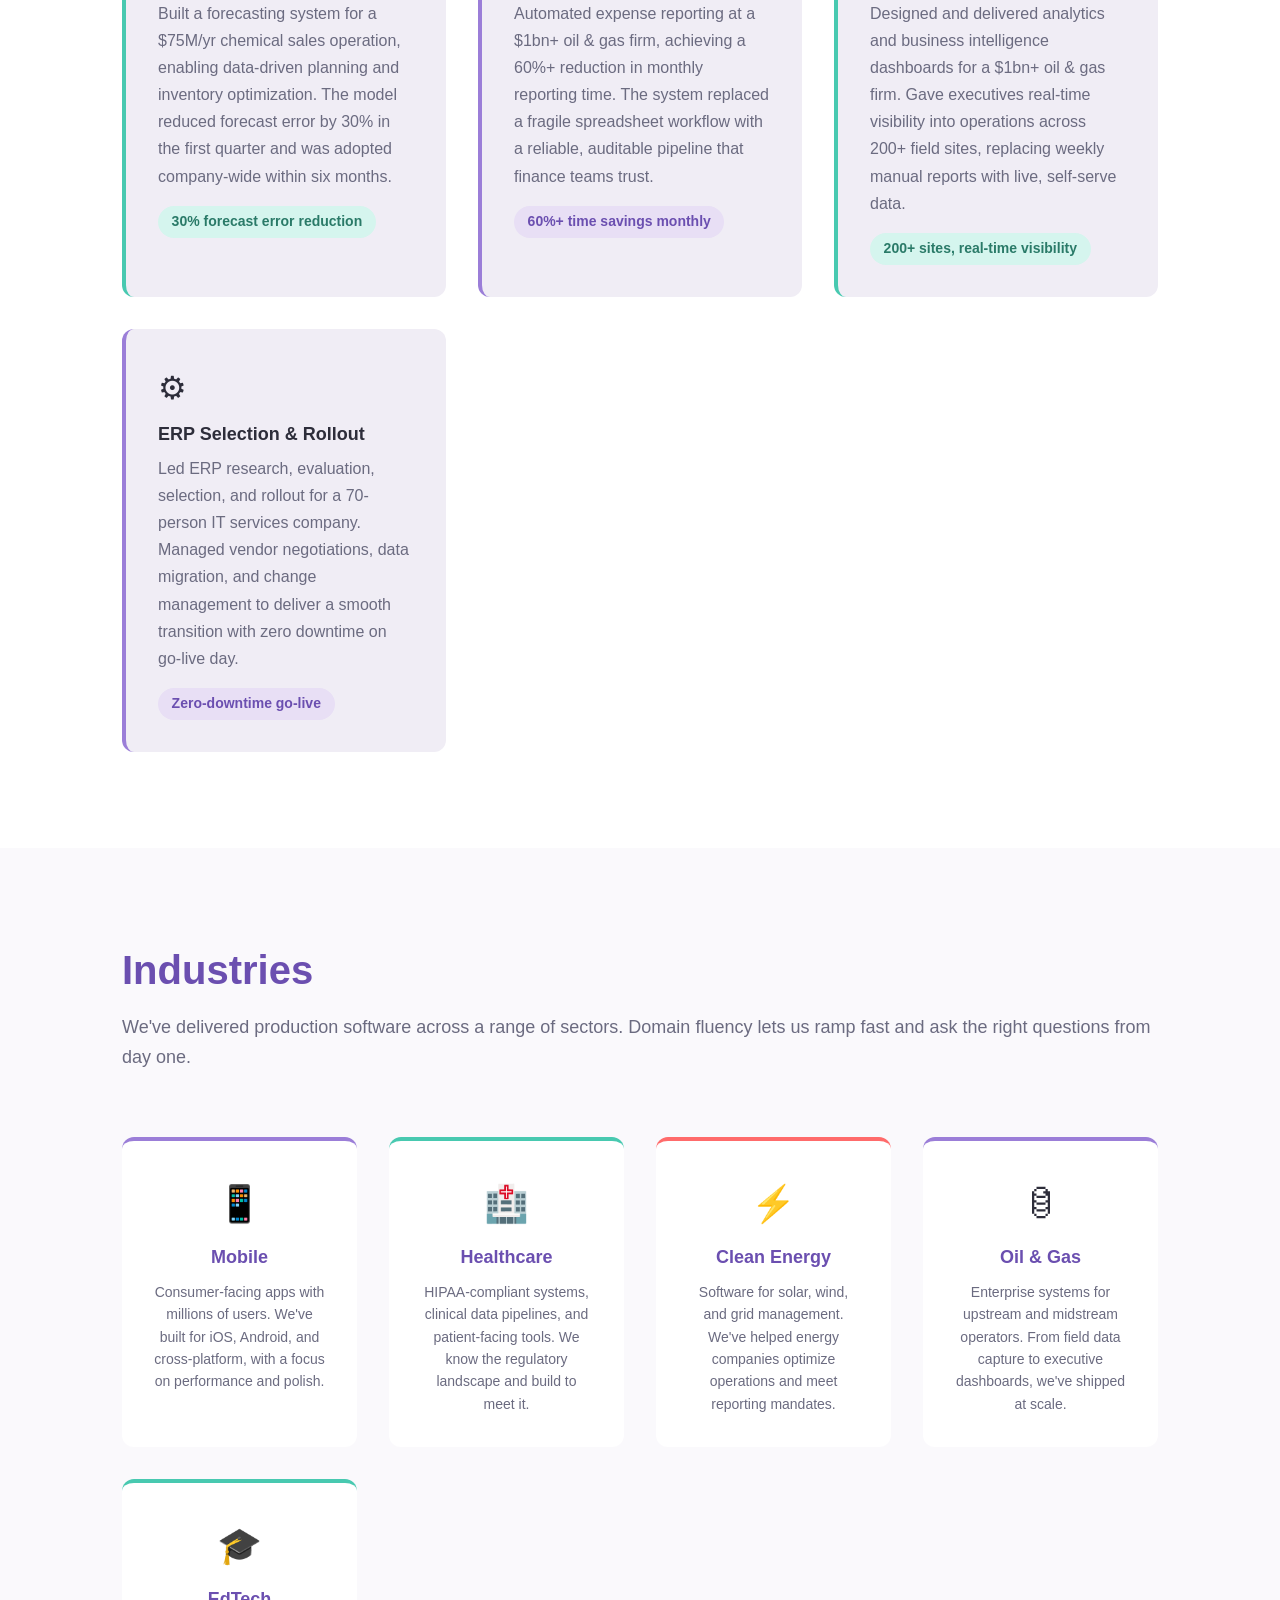
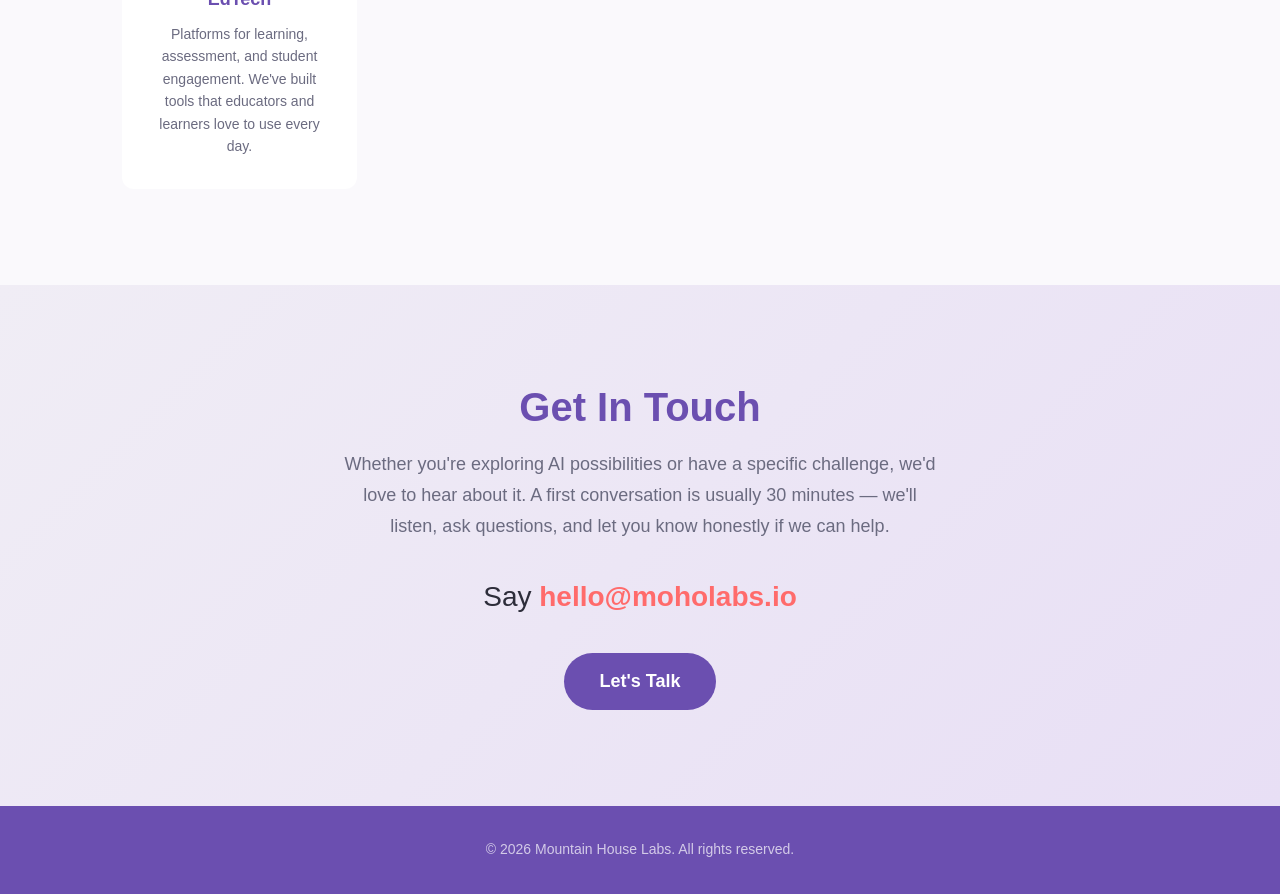
==== commit 784a9553: "Enrich content and add stock imagery Richer content throughout: expanded skill descriptions, team bi" ====
--- a/index.html
+++ b/index.html
@@ -30,9 +30,12 @@
   <main>
 
     <section id="hero" class="hero">
-      <div class="container">
+      <div class="hero-overlay"></div>
+      <div class="container hero-content">
         <h1>We build software for the AI Era</h1>
         <p class="hero-intro">Mountain House Labs is a software consultancy that helps organizations harness AI to solve real business problems. We combine deep technical expertise with strategic thinking to deliver solutions that matter.</p>
+        <p class="hero-differentiator">From strategy to shipping code &mdash; we embed with your team, move fast, and leave you with systems that last.</p>
+        <a href="mailto:hello@moholabs.io" class="cta-button">Let's Talk</a>
       </div>
     </section>
 
@@ -40,22 +43,27 @@
       <div class="container">
         <h2>What We Do</h2>
         <p class="section-intro">We are a software consultancy built for the AI era. Our team partners with organizations to design, build, and ship software that creates lasting value.</p>
+        <p class="approach-text">Our approach is hands-on and collaborative. We don't hand you a slide deck and walk away. We sit with your engineers, understand your domain deeply, and build alongside your team until the work is done and the knowledge has transferred.</p>
         <div class="skills-grid">
           <div class="skill-card skill-card--purple">
+            <div class="skill-icon">&#128203;</div>
             <h3>Requirements Definition</h3>
-            <p>We work closely with stakeholders to translate business needs into clear, actionable technical requirements.</p>
+            <p>We work closely with stakeholders to translate business needs into clear, actionable technical requirements. Our process surfaces hidden assumptions early, reducing costly rework downstream. The result is a shared roadmap that engineering and leadership both trust.</p>
           </div>
           <div class="skill-card skill-card--coral">
+            <div class="skill-icon">&#129309;</div>
             <h3>Stakeholder Engagement</h3>
-            <p>We bridge the gap between technical teams and business leaders to ensure alignment and buy-in at every stage.</p>
+            <p>We bridge the gap between technical teams and business leaders to ensure alignment and buy-in at every stage. We facilitate workshops, demos, and decision-making sessions that keep everyone moving in the same direction. No one gets surprised at launch.</p>
           </div>
           <div class="skill-card skill-card--teal">
+            <div class="skill-icon">&#9889;</div>
             <h3>Removing Roadblocks</h3>
-            <p>We identify and eliminate the obstacles that slow down delivery, whether technical, organizational, or process-related.</p>
+            <p>We identify and eliminate the obstacles that slow down delivery, whether technical, organizational, or process-related. From untangling legacy architectures to streamlining approval workflows, we unblock your team so they can focus on building. Speed matters.</p>
           </div>
           <div class="skill-card skill-card--gold">
+            <div class="skill-icon">&#128737;</div>
             <h3>Regulatory &amp; Compliance</h3>
-            <p>We navigate complex regulatory landscapes to ensure solutions meet compliance requirements without sacrificing usability.</p>
+            <p>We navigate complex regulatory landscapes to ensure solutions meet compliance requirements without sacrificing usability. From HIPAA in healthcare to energy sector reporting mandates, we've built compliant systems that users actually want to use.</p>
           </div>
         </div>
       </div>
@@ -67,13 +75,21 @@
         <p class="section-intro">30+ years of combined experience. <span class="badge badge--patent">8 patents across 3 patent families</span></p>
         <div class="team-grid">
           <div class="team-member">
+            <div class="team-photo-wrapper">
+              <img src="https://images.unsplash.com/photo-1507003211169-0a1dd7228f2d?w=300&h=300&fit=crop&crop=face" alt="Chris — co-founder" class="team-photo" loading="lazy">
+            </div>
             <h3>Chris</h3>
             <p class="credentials"><span class="badge badge--degree">BSc Computer Science</span> <span class="badge badge--degree">MBA</span></p>
+            <p class="team-bio">Chris has spent over 15 years shipping software across industries ranging from oil and gas to mobile consumer products. He thrives at the intersection of technology and business strategy, and is happiest when a complex problem collapses into a simple, elegant solution.</p>
             <p><a href="https://www.linkedin.com/in/csaundersca/" target="_blank" rel="noopener noreferrer" class="linkedin-link">LinkedIn</a></p>
           </div>
           <div class="team-member">
+            <div class="team-photo-wrapper">
+              <img src="https://images.unsplash.com/photo-1500648767791-00dcc994a43e?w=300&h=300&fit=crop&crop=face" alt="Ethan — co-founder" class="team-photo" loading="lazy">
+            </div>
             <h3>Ethan</h3>
             <p class="credentials"><span class="badge badge--degree">BSc Computer Science &amp; Physics</span></p>
+            <p class="team-bio">Ethan brings a physicist's rigor to software engineering. With deep experience in distributed systems, data pipelines, and machine learning infrastructure, he's the one you want designing the architecture your team will build on for years to come.</p>
             <p><a href="https://www.linkedin.com/in/epuzarne/" target="_blank" rel="noopener noreferrer" class="linkedin-link">LinkedIn</a></p>
           </div>
         </div>
@@ -83,22 +99,31 @@
     <section id="projects" class="projects">
       <div class="container">
         <h2>Past Projects</h2>
+        <p class="section-intro">A selection of engagements where we helped teams move from ambiguity to impact. Every project below shipped to production and delivered measurable results.</p>
         <div class="projects-grid">
           <div class="project-card project-card--teal">
+            <div class="project-icon">&#128200;</div>
             <h3>Chemical Sales Forecasting</h3>
-            <p>Built a forecasting system for a $75M/yr chemical sales operation, enabling data-driven planning and inventory optimization.</p>
+            <p>Built a forecasting system for a $75M/yr chemical sales operation, enabling data-driven planning and inventory optimization. The model reduced forecast error by 30% in the first quarter and was adopted company-wide within six months.</p>
+            <span class="project-metric">30% forecast error reduction</span>
           </div>
           <div class="project-card project-card--purple">
+            <div class="project-icon">&#128176;</div>
             <h3>Expense Automation</h3>
-            <p>Automated expense reporting at a $1bn+ oil &amp; gas firm, achieving a 60%+ reduction in monthly reporting time.</p>
+            <p>Automated expense reporting at a $1bn+ oil &amp; gas firm, achieving a 60%+ reduction in monthly reporting time. The system replaced a fragile spreadsheet workflow with a reliable, auditable pipeline that finance teams trust.</p>
+            <span class="project-metric">60%+ time savings monthly</span>
           </div>
           <div class="project-card project-card--teal">
+            <div class="project-icon">&#128202;</div>
             <h3>Analytics &amp; BI Dashboards</h3>
-            <p>Designed and delivered analytics and business intelligence dashboards for a $1bn+ oil &amp; gas firm.</p>
+            <p>Designed and delivered analytics and business intelligence dashboards for a $1bn+ oil &amp; gas firm. Gave executives real-time visibility into operations across 200+ field sites, replacing weekly manual reports with live, self-serve data.</p>
+            <span class="project-metric">200+ sites, real-time visibility</span>
           </div>
           <div class="project-card project-card--purple">
+            <div class="project-icon">&#9881;</div>
             <h3>ERP Selection &amp; Rollout</h3>
-            <p>Led ERP research, evaluation, selection, and rollout for a 70-person IT services company.</p>
+            <p>Led ERP research, evaluation, selection, and rollout for a 70-person IT services company. Managed vendor negotiations, data migration, and change management to deliver a smooth transition with zero downtime on go-live day.</p>
+            <span class="project-metric">Zero-downtime go-live</span>
           </div>
         </div>
       </div>
@@ -107,20 +132,43 @@
     <section id="industries" class="industries">
       <div class="container">
         <h2>Industries</h2>
-        <ul class="industries-list">
-          <li class="pill pill--primary">Mobile</li>
-          <li class="pill pill--secondary">Healthcare</li>
-          <li class="pill pill--accent">Clean Energy</li>
-          <li class="pill pill--primary">Oil &amp; Gas</li>
-          <li class="pill pill--secondary">EdTech</li>
-        </ul>
+        <p class="section-intro">We've delivered production software across a range of sectors. Domain fluency lets us ramp fast and ask the right questions from day one.</p>
+        <div class="industries-grid">
+          <div class="industry-card industry-card--primary">
+            <div class="industry-icon">&#128241;</div>
+            <h3>Mobile</h3>
+            <p>Consumer-facing apps with millions of users. We've built for iOS, Android, and cross-platform, with a focus on performance and polish.</p>
+          </div>
+          <div class="industry-card industry-card--secondary">
+            <div class="industry-icon">&#127973;</div>
+            <h3>Healthcare</h3>
+            <p>HIPAA-compliant systems, clinical data pipelines, and patient-facing tools. We know the regulatory landscape and build to meet it.</p>
+          </div>
+          <div class="industry-card industry-card--accent">
+            <div class="industry-icon">&#9889;</div>
+            <h3>Clean Energy</h3>
+            <p>Software for solar, wind, and grid management. We've helped energy companies optimize operations and meet reporting mandates.</p>
+          </div>
+          <div class="industry-card industry-card--primary">
+            <div class="industry-icon">&#128738;</div>
+            <h3>Oil &amp; Gas</h3>
+            <p>Enterprise systems for upstream and midstream operators. From field data capture to executive dashboards, we've shipped at scale.</p>
+          </div>
+          <div class="industry-card industry-card--secondary">
+            <div class="industry-icon">&#127891;</div>
+            <h3>EdTech</h3>
+            <p>Platforms for learning, assessment, and student engagement. We've built tools that educators and learners love to use every day.</p>
+          </div>
+        </div>
       </div>
     </section>
 
     <section id="contact" class="contact">
       <div class="container">
         <h2>Get In Touch</h2>
+        <p class="contact-warmup">Whether you're exploring AI possibilities or have a specific challenge, we'd love to hear about it. A first conversation is usually 30 minutes &mdash; we'll listen, ask questions, and let you know honestly if we can help.</p>
         <p class="contact-cta">Say <a href="mailto:hello@moholabs.io">hello@moholabs.io</a></p>
+        <a href="mailto:hello@moholabs.io" class="cta-button cta-button--light">Let's Talk</a>
       </div>
     </section>
 
--- a/styles.css
+++ b/styles.css
@@ -164,32 +164,101 @@
   margin-bottom: var(--spacing-lg);
 }
 
+/* ===== CTA Button ===== */
+.cta-button {
+  display: inline-block;
+  padding: 0.85rem 2.25rem;
+  border-radius: var(--border-radius-pill);
+  font-size: var(--font-size-lg);
+  font-weight: 700;
+  background: var(--color-accent);
+  color: var(--color-white);
+  text-decoration: none;
+  transition: transform 0.25s ease, box-shadow 0.25s ease, background-color 0.25s ease;
+  border: none;
+  cursor: pointer;
+}
+
+.cta-button:hover {
+  transform: translateY(-2px);
+  box-shadow: 0 6px 20px rgba(255, 107, 107, 0.4);
+  background: #e55a5a;
+  color: var(--color-white);
+  text-decoration: none;
+}
+
+.cta-button--light {
+  background: var(--color-primary-dark);
+}
+
+.cta-button--light:hover {
+  background: var(--color-primary);
+  box-shadow: 0 6px 20px rgba(155, 126, 216, 0.4);
+}
+
 /* ===== Hero ===== */
 .hero {
-  background: linear-gradient(135deg, #e8dff5 0%, #d5f5ee 50%, #ffe0e0 100%);
+  position: relative;
+  background-image: url('https://images.unsplash.com/photo-1451187580459-43490279c0fa?w=1600&h=900&fit=crop');
+  background-size: cover;
+  background-position: center;
   padding: var(--spacing-2xl) 0;
   text-align: center;
+  overflow: hidden;
+}
+
+.hero-overlay {
+  position: absolute;
+  inset: 0;
+  background: linear-gradient(135deg, rgba(107, 79, 176, 0.85) 0%, rgba(45, 45, 58, 0.80) 50%, rgba(72, 201, 176, 0.70) 100%);
+  z-index: 1;
+}
+
+.hero-content {
+  position: relative;
+  z-index: 2;
 }
 
 .hero h1 {
   font-size: var(--font-size-4xl);
   font-weight: 800;
-  color: var(--color-primary-dark);
+  color: var(--color-white);
   margin-bottom: var(--spacing-md);
   line-height: 1.15;
 }
 
 .hero-intro {
   font-size: var(--font-size-xl);
-  color: var(--color-text-muted);
+  color: rgba(255, 255, 255, 0.9);
   max-width: 650px;
   margin: 0 auto;
   line-height: 1.7;
 }
 
+.hero-differentiator {
+  font-size: var(--font-size-lg);
+  color: rgba(255, 255, 255, 0.75);
+  max-width: 550px;
+  margin: var(--spacing-sm) auto var(--spacing-md);
+  line-height: 1.6;
+  font-style: italic;
+}
+
+.hero .cta-button {
+  margin-top: var(--spacing-sm);
+}
+
 /* ===== About ===== */
 .about {
   background: var(--color-white);
+}
+
+.approach-text {
+  color: var(--color-text);
+  font-size: var(--font-size-base);
+  max-width: 750px;
+  margin-bottom: var(--spacing-lg);
+  line-height: 1.8;
 }
 
 .skills-grid {
@@ -216,6 +285,11 @@
 .skill-card--teal   { border-top-color: var(--color-secondary); }
 .skill-card--gold   { border-top-color: var(--color-highlight); }
 
+.skill-icon {
+  font-size: 2rem;
+  margin-bottom: var(--spacing-xs);
+}
+
 .skill-card h3 {
   font-size: var(--font-size-lg);
   font-weight: 600;
@@ -236,7 +310,7 @@
 
 .team-grid {
   display: grid;
-  grid-template-columns: repeat(auto-fit, minmax(280px, 1fr));
+  grid-template-columns: repeat(auto-fit, minmax(320px, 1fr));
   gap: var(--spacing-md);
 }
 
@@ -246,6 +320,7 @@
   border-radius: var(--border-radius);
   border-left: 4px solid var(--color-primary);
   transition: transform 0.25s ease, box-shadow 0.25s ease;
+  text-align: center;
 }
 
 .team-member:hover {
@@ -253,12 +328,37 @@
   box-shadow: 0 8px 24px rgba(155, 126, 216, 0.2);
 }
 
+.team-photo-wrapper {
+  margin-bottom: var(--spacing-sm);
+}
+
+.team-photo {
+  width: 120px;
+  height: 120px;
+  border-radius: 50%;
+  object-fit: cover;
+  border: 4px solid var(--color-primary-light);
+  transition: border-color 0.25s ease;
+}
+
+.team-member:hover .team-photo {
+  border-color: var(--color-primary);
+}
+
 .team-member h3 {
   font-size: var(--font-size-2xl);
   font-weight: 600;
   color: var(--color-primary-dark);
   margin-bottom: var(--spacing-xs);
   line-height: 1.3;
+}
+
+.team-bio {
+  color: var(--color-text-muted);
+  font-size: var(--font-size-base);
+  margin-bottom: var(--spacing-sm);
+  text-align: left;
+  line-height: 1.7;
 }
 
 .credentials {
@@ -321,6 +421,11 @@
 .project-card--teal   { border-left-color: var(--color-secondary); }
 .project-card--purple { border-left-color: var(--color-primary); }
 
+.project-icon {
+  font-size: 2rem;
+  margin-bottom: var(--spacing-xs);
+}
+
 .project-card h3 {
   font-size: var(--font-size-lg);
   font-weight: 600;
@@ -332,6 +437,22 @@
 .project-card p {
   color: var(--color-text-muted);
   font-size: var(--font-size-base);
+}
+
+.project-metric {
+  display: inline-block;
+  margin-top: var(--spacing-sm);
+  padding: 0.25rem 0.85rem;
+  border-radius: var(--border-radius-pill);
+  background: var(--color-secondary-light);
+  color: #2a7a68;
+  font-size: var(--font-size-sm);
+  font-weight: 600;
+}
+
+.project-card--purple .project-metric {
+  background: var(--color-primary-light);
+  color: var(--color-primary-dark);
 }
 
 /* ===== Industries ===== */
@@ -339,50 +460,46 @@
   background: var(--color-bg);
 }
 
-.industries-list {
-  display: flex;
-  flex-wrap: wrap;
-  gap: var(--spacing-sm);
-  margin-top: var(--spacing-md);
-}
-
-.pill {
-  padding: 0.5rem 1.5rem;
-  border-radius: var(--border-radius-pill);
-  font-weight: 500;
+.industries-grid {
+  display: grid;
+  grid-template-columns: repeat(auto-fit, minmax(200px, 1fr));
+  gap: var(--spacing-md);
+}
+
+.industry-card {
+  background: var(--color-white);
+  padding: var(--spacing-md);
+  border-radius: var(--border-radius);
+  border-top: 4px solid var(--color-primary);
+  text-align: center;
+  transition: transform 0.25s ease, box-shadow 0.25s ease;
+}
+
+.industry-card:hover {
+  transform: translateY(-4px);
+  box-shadow: 0 8px 24px rgba(155, 126, 216, 0.15);
+}
+
+.industry-card--primary { border-top-color: var(--color-primary); }
+.industry-card--secondary { border-top-color: var(--color-secondary); }
+.industry-card--accent { border-top-color: var(--color-accent); }
+
+.industry-icon {
+  font-size: 2.25rem;
+  margin-bottom: var(--spacing-xs);
+}
+
+.industry-card h3 {
+  font-size: var(--font-size-lg);
+  font-weight: 600;
+  color: var(--color-primary-dark);
+  margin-bottom: var(--spacing-xs);
+}
+
+.industry-card p {
+  color: var(--color-text-muted);
   font-size: var(--font-size-sm);
-  transition: background-color 0.25s ease, color 0.25s ease;
-  cursor: default;
-}
-
-.pill--primary {
-  background: var(--color-primary-light);
-  color: var(--color-primary-dark);
-}
-
-.pill--primary:hover {
-  background: var(--color-primary);
-  color: var(--color-white);
-}
-
-.pill--secondary {
-  background: var(--color-secondary-light);
-  color: #2a7a68;
-}
-
-.pill--secondary:hover {
-  background: var(--color-secondary);
-  color: var(--color-white);
-}
-
-.pill--accent {
-  background: var(--color-accent-light);
-  color: #c94444;
-}
-
-.pill--accent:hover {
-  background: var(--color-accent);
-  color: var(--color-white);
+  line-height: 1.6;
 }
 
 /* ===== Contact ===== */
@@ -395,6 +512,14 @@
   font-size: var(--font-size-3xl);
   font-weight: 800;
   color: var(--color-primary-dark);
+}
+
+.contact-warmup {
+  color: var(--color-text-muted);
+  font-size: var(--font-size-lg);
+  max-width: 600px;
+  margin: var(--spacing-sm) auto var(--spacing-md);
+  line-height: 1.7;
 }
 
 .contact-cta {
@@ -412,6 +537,10 @@
 .contact-cta a:hover {
   transform: scale(1.02);
   text-decoration: underline;
+}
+
+.contact .cta-button {
+  margin-top: var(--spacing-md);
 }
 
 /* ===== Footer ===== */
@@ -448,6 +577,10 @@
   .projects-grid {
     grid-template-columns: repeat(2, 1fr);
   }
+
+  .industries-grid {
+    grid-template-columns: repeat(2, 1fr);
+  }
 }
 
 /* ===== Responsive: Mobile (480px) ===== */
@@ -466,7 +599,8 @@
 
   .skills-grid,
   .team-grid,
-  .projects-grid {
+  .projects-grid,
+  .industries-grid {
     grid-template-columns: 1fr;
   }
 
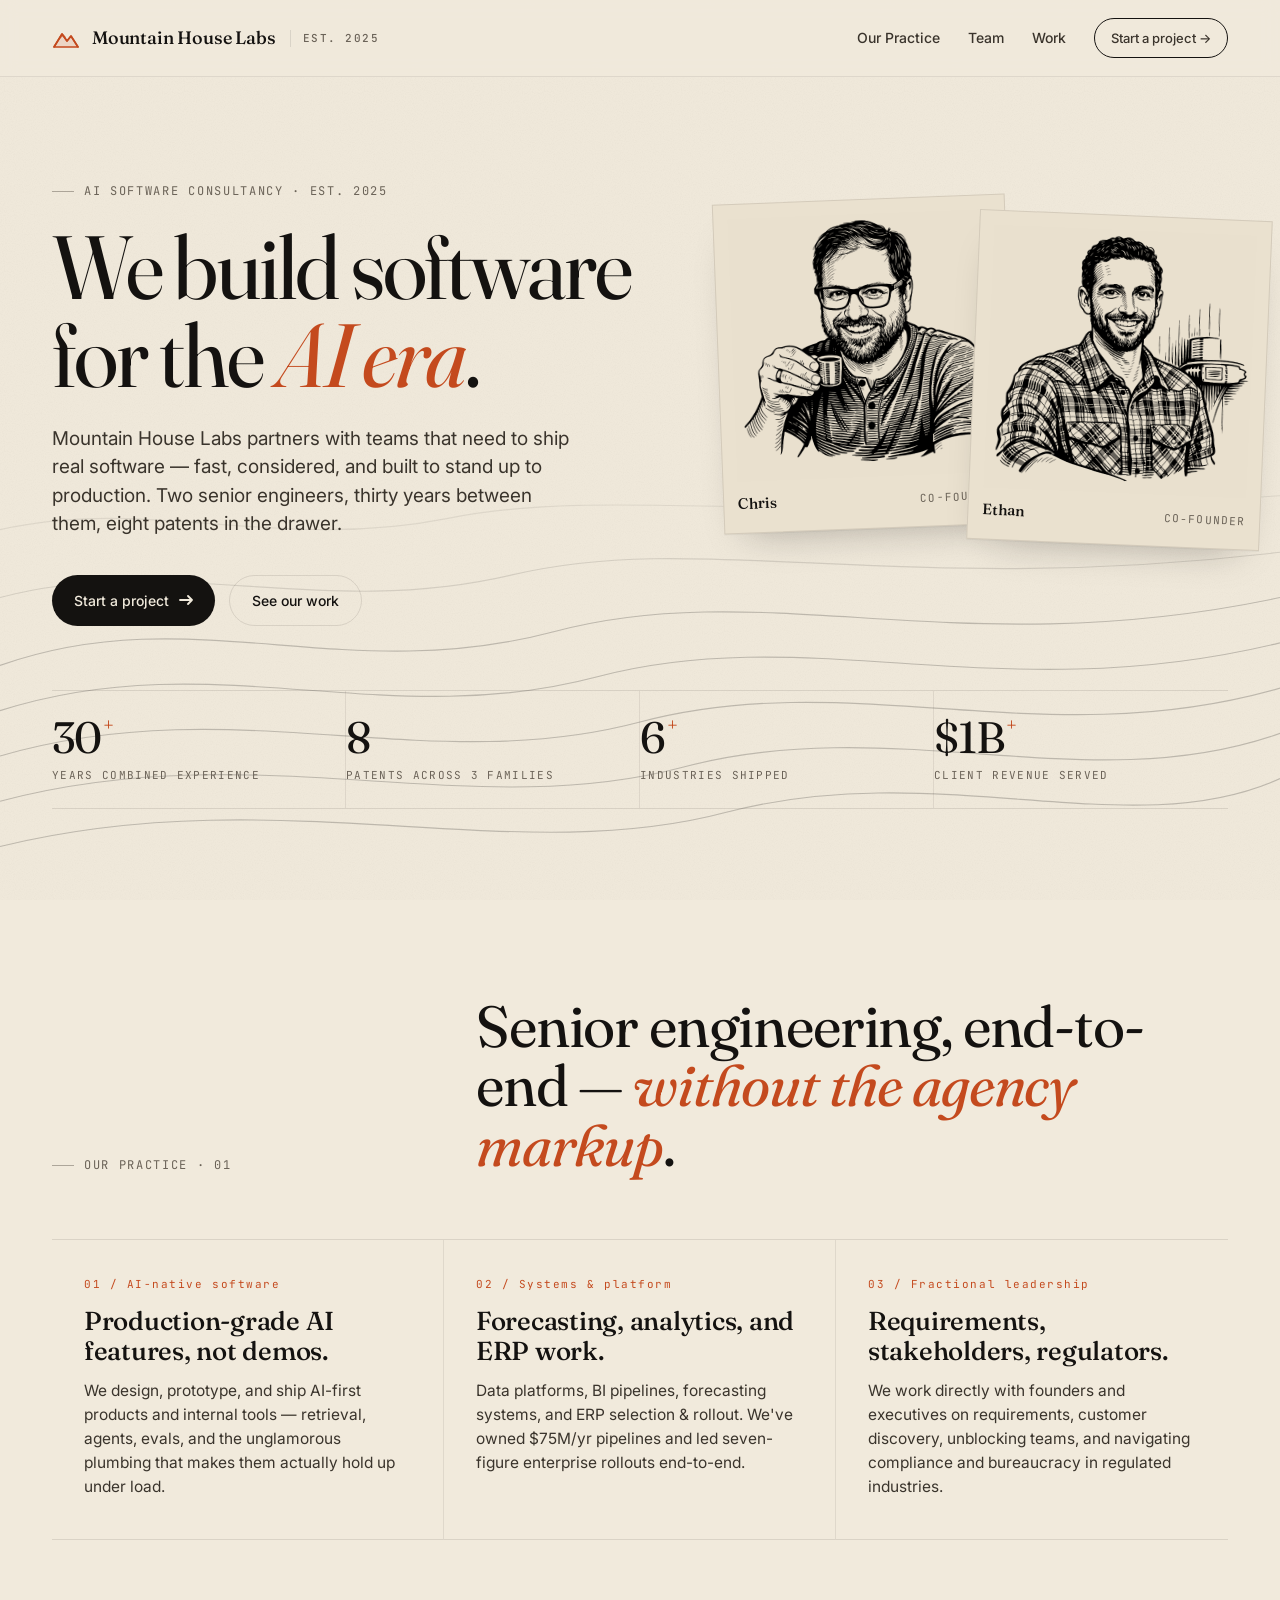
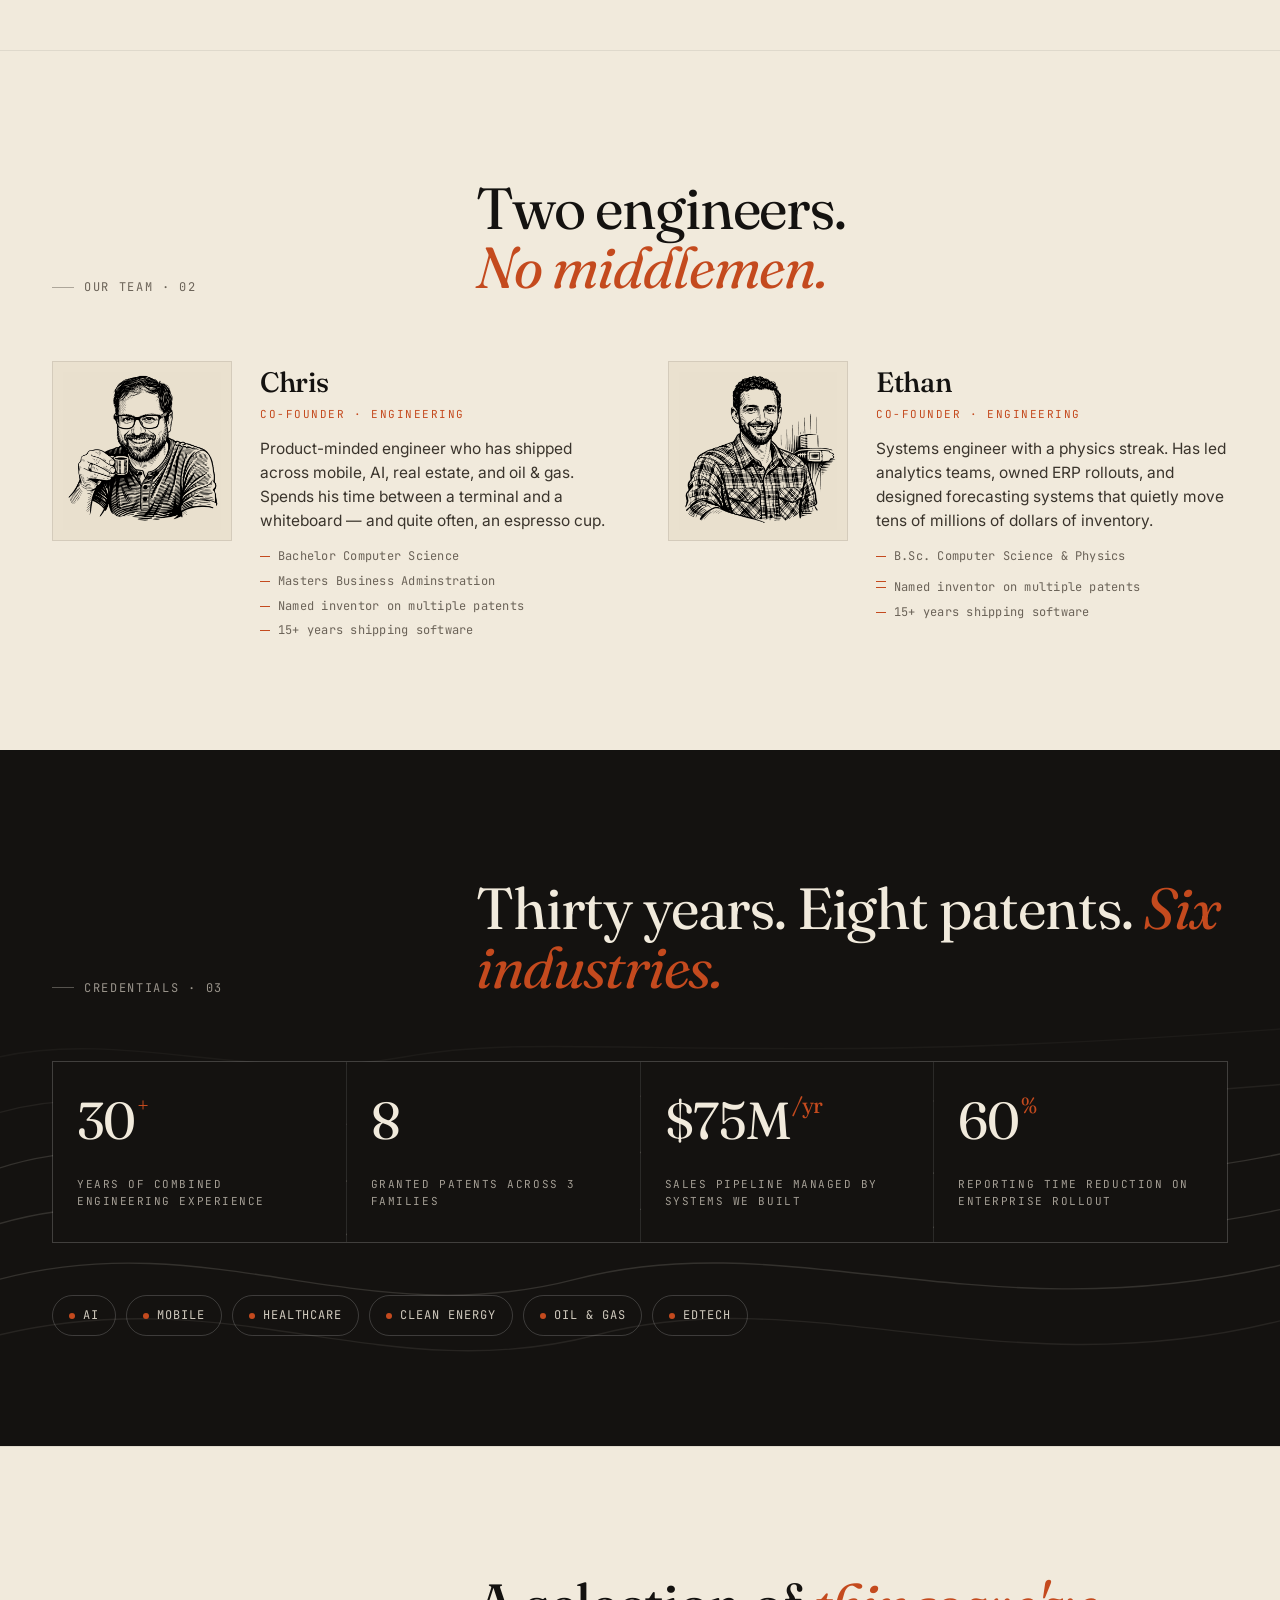
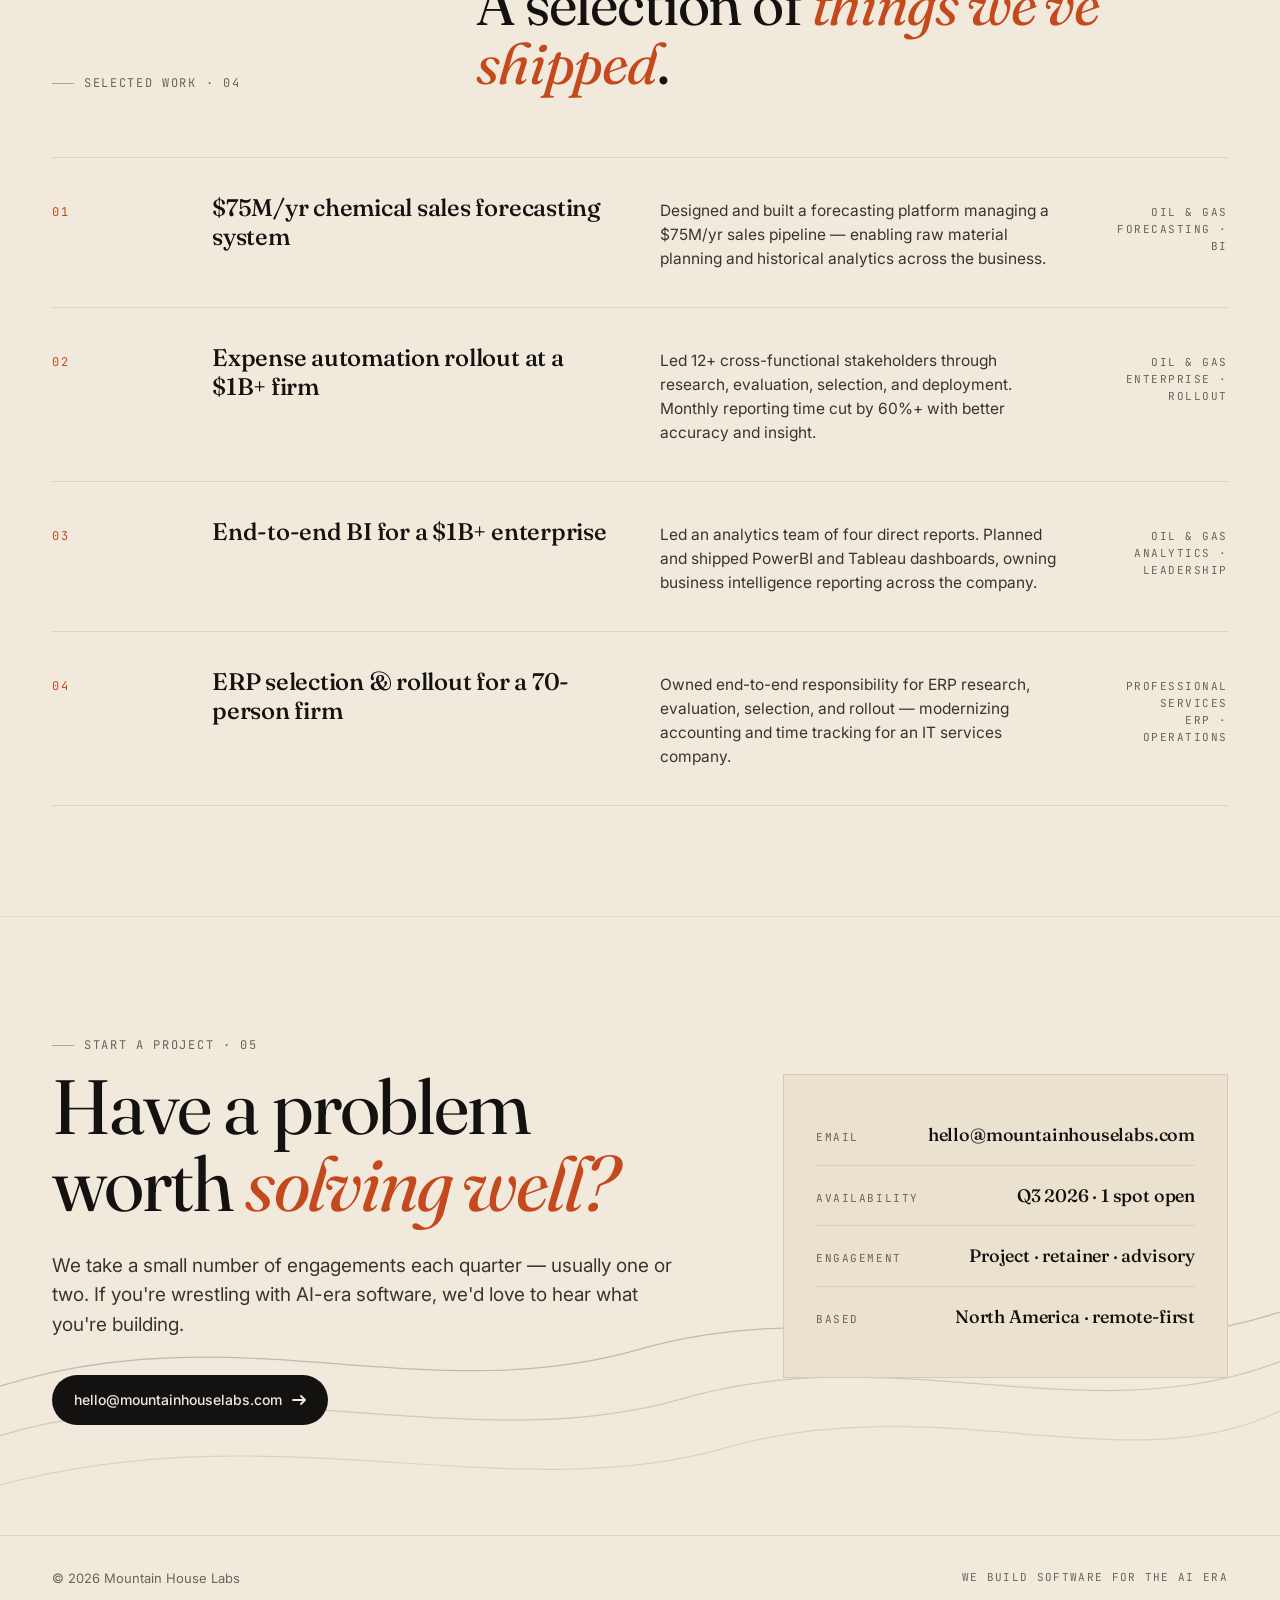
==== commit 26a46651: "restructure" ====
--- a/index.html
+++ b/index.html
@@ -1,184 +1,1106 @@
-<!DOCTYPE html>
+<!doctype html>
 <html lang="en">
 <head>
-  <meta charset="UTF-8">
-  <meta name="viewport" content="width=device-width, initial-scale=1.0">
-  <title>Mountain House Labs | Software Consultancy for the AI Era</title>
-  <meta name="description" content="Mountain House Labs is a software consultancy for the AI era. We build software that leverages AI to solve real business problems.">
-  <meta property="og:title" content="Mountain House Labs | Software Consultancy for the AI Era">
-  <meta property="og:description" content="Mountain House Labs is a software consultancy for the AI era. We build software that leverages AI to solve real business problems.">
-  <meta property="og:type" content="website">
-  <meta property="og:url" content="https://moholabs.io">
-  <meta property="og:site_name" content="Mountain House Labs">
-  <link rel="stylesheet" href="styles.css">
+<meta charset="utf-8" />
+<meta name="viewport" content="width=device-width, initial-scale=1" />
+<title>Mountain House Labs — We build software for the AI era</title>
+<meta name="description" content="Mountain House Labs is a software consultancy for the AI era. We partner with teams to ship real software, faster." />
+
+<link rel="preconnect" href="https://fonts.googleapis.com">
+<link rel="preconnect" href="https://fonts.gstatic.com" crossorigin>
+<link href="https://fonts.googleapis.com/css2?family=Fraunces:opsz,wght@9..144,300;9..144,400;9..144,500;9..144,600&family=Inter:wght@400;500;600&family=JetBrains+Mono:wght@400;500&display=swap" rel="stylesheet">
+
+<script>
+const TWEAKS = /*EDITMODE-BEGIN*/{
+  "accent": "#C44A1E",
+  "paper": "#F1EADC",
+  "ink": "#141210",
+  "heroVariant": "portraits",
+  "showTopo": true,
+  "tagline": "We build software for the AI era."
+}/*EDITMODE-END*/;
+</script>
+
+<style>
+  :root {
+    --paper: #F1EADC;
+    --paper-2: #EAE1CF;
+    --ink: #141210;
+    --ink-2: #3A342C;
+    --stone: #6B6358;
+    --stone-2: #938A7C;
+    --line: #1412101A;
+    --line-2: #14121014;
+    --accent: #C44A1E;
+    --accent-ink: #7A2A0E;
+    --serif: 'Fraunces', 'Times New Roman', serif;
+    --sans: 'Inter', system-ui, -apple-system, sans-serif;
+    --mono: 'JetBrains Mono', ui-monospace, 'SF Mono', Menlo, monospace;
+  }
+
+  * { box-sizing: border-box; }
+  html, body { margin: 0; padding: 0; }
+  html { scroll-behavior: smooth; }
+  body {
+    font-family: var(--sans);
+    color: var(--ink);
+    background: var(--paper);
+    font-size: 17px;
+    line-height: 1.55;
+    -webkit-font-smoothing: antialiased;
+    -moz-osx-font-smoothing: grayscale;
+    overflow-x: hidden;
+  }
+
+  /* Subtle paper grain */
+  body::before {
+    content: "";
+    position: fixed; inset: 0;
+    pointer-events: none;
+    z-index: 1;
+    background-image: url("data:image/svg+xml;utf8,<svg xmlns='http://www.w3.org/2000/svg' width='180' height='180'><filter id='n'><feTurbulence type='fractalNoise' baseFrequency='0.9' numOctaves='2' stitchTiles='stitch'/><feColorMatrix values='0 0 0 0 0.08  0 0 0 0 0.07  0 0 0 0 0.06  0 0 0 0.06 0'/></filter><rect width='100%25' height='100%25' filter='url(%23n)'/></svg>");
+    opacity: .55;
+    mix-blend-mode: multiply;
+  }
+
+  /* Topographic contour background — injected SVG, absolutely positioned per section */
+  .topo {
+    position: absolute; inset: 0;
+    pointer-events: none;
+    opacity: .22;
+    color: var(--ink);
+  }
+  .topo svg { width: 100%; height: 100%; display: block; }
+
+  a { color: inherit; }
+
+  /* ------- Layout ------- */
+  .wrap { max-width: 1240px; margin: 0 auto; padding: 0 32px; position: relative; z-index: 2; }
+  @media (max-width: 720px) { .wrap { padding: 0 22px; } }
+
+  /* ------- Labels ------- */
+  .eyebrow {
+    font-family: var(--mono);
+    font-size: 12px;
+    letter-spacing: .14em;
+    text-transform: uppercase;
+    color: var(--stone);
+    display: inline-flex;
+    align-items: center;
+    gap: 10px;
+  }
+  .eyebrow::before {
+    content: "";
+    width: 22px; height: 1px;
+    background: currentColor;
+    opacity: .5;
+  }
+
+  /* ------- Nav ------- */
+  nav.top {
+    position: sticky; top: 0;
+    z-index: 50;
+    backdrop-filter: blur(8px);
+    -webkit-backdrop-filter: blur(8px);
+    background: color-mix(in oklab, var(--paper) 82%, transparent);
+    border-bottom: 1px solid var(--line-2);
+  }
+  nav.top .wrap {
+    display: flex; align-items: center; justify-content: space-between;
+    padding-top: 18px; padding-bottom: 18px;
+  }
+  .brand {
+    display: flex; align-items: center; gap: 12px;
+    text-decoration: none;
+    color: var(--ink);
+    font-family: var(--serif);
+    font-weight: 500;
+    font-size: 18px;
+    letter-spacing: -0.01em;
+  }
+  .brand .mark {
+    width: 28px; height: 28px;
+    display: grid; place-items: center;
+    color: var(--accent);
+  }
+  .brand .mark svg { width: 100%; height: 100%; }
+  .brand em {
+    font-style: normal;
+    color: var(--stone);
+    font-family: var(--mono);
+    font-size: 11px;
+    letter-spacing: .14em;
+    text-transform: uppercase;
+    margin-left: 2px;
+    padding-left: 12px;
+    border-left: 1px solid var(--line);
+  }
+  .navlinks { display: flex; gap: 28px; align-items: center; }
+  .navlinks a {
+    text-decoration: none;
+    color: var(--ink-2);
+    font-size: 14px;
+    font-weight: 500;
+  }
+  .navlinks a:hover { color: var(--accent); }
+  .navlinks .cta {
+    border: 1px solid var(--ink);
+    padding: 9px 16px;
+    border-radius: 999px;
+    font-size: 13px;
+    transition: background .15s ease, color .15s ease;
+  }
+  .navlinks .cta:hover { background: var(--ink); color: var(--paper); }
+  @media (max-width: 720px) {
+    .navlinks a:not(.cta) { display: none; }
+  }
+
+  /* ------- Hero ------- */
+  .hero {
+    position: relative;
+    padding: 96px 0 60px;
+    overflow: hidden;
+  }
+  .hero-grid {
+    display: grid;
+    grid-template-columns: 1.15fr .85fr;
+    gap: 64px;
+    align-items: center;
+  }
+  @media (max-width: 960px) {
+    .hero-grid { grid-template-columns: 1fr; gap: 48px; }
+  }
+
+  .h-disp {
+    font-family: var(--serif);
+    font-weight: 400;
+    font-size: clamp(48px, 7vw, 96px);
+    line-height: 0.98;
+    letter-spacing: -0.025em;
+    margin: 22px 0 26px;
+    color: var(--ink);
+  }
+  .h-disp .accent {
+    font-style: italic;
+    font-weight: 400;
+    color: var(--accent);
+  }
+  .h-sub {
+    font-size: 19px;
+    line-height: 1.5;
+    color: var(--ink-2);
+    max-width: 44ch;
+    margin: 0 0 36px;
+  }
+  .btn-row { display: flex; gap: 14px; flex-wrap: wrap; }
+  .btn {
+    display: inline-flex; align-items: center; gap: 10px;
+    text-decoration: none;
+    font-size: 14px;
+    font-weight: 500;
+    padding: 14px 22px;
+    border-radius: 999px;
+    transition: transform .15s ease, background .15s ease, color .15s ease;
+  }
+  .btn-primary {
+    background: var(--ink);
+    color: var(--paper);
+  }
+  .btn-primary:hover { background: var(--accent); transform: translateY(-1px); }
+  .btn-ghost {
+    border: 1px solid var(--line);
+    color: var(--ink);
+  }
+  .btn-ghost:hover { border-color: var(--ink); transform: translateY(-1px); }
+  .btn .arr {
+    transition: transform .2s ease;
+  }
+  .btn:hover .arr { transform: translateX(3px); }
+
+  /* Hero visual: dual portrait stack */
+  .hero-visual {
+    position: relative;
+    aspect-ratio: 1 / 1.05;
+  }
+  .portrait-card {
+    position: absolute;
+    width: 72%;
+    background: var(--paper-2);
+    border: 1px solid var(--line);
+    padding: 14px 14px 18px;
+    box-shadow: 0 1px 0 rgba(0,0,0,.04), 0 20px 40px -24px rgba(20,18,16,.35);
+  }
+  .portrait-card img {
+    width: 100%; display: block;
+    background: var(--paper);
+    mix-blend-mode: multiply;
+  }
+  .portrait-card .cap {
+    display: flex; justify-content: space-between; align-items: baseline;
+    margin-top: 10px;
+    font-family: var(--mono);
+    font-size: 11px;
+    letter-spacing: .1em;
+    text-transform: uppercase;
+    color: var(--stone);
+  }
+  .portrait-card .cap b {
+    font-family: var(--serif);
+    font-weight: 500;
+    font-size: 15px;
+    letter-spacing: 0;
+    text-transform: none;
+    color: var(--ink);
+  }
+  .portrait-card {
+    width: 62%;
+  }
+  .portrait-card.chris { top: 0; left: -8%; transform: rotate(-2.2deg); }
+  .portrait-card.ethan { top: 4%; right: -8%; transform: rotate(2.4deg); }
+  .hero-visual { aspect-ratio: 1 / 0.85; }
+  .portrait-card:hover { transform: rotate(0) scale(1.02); transition: transform .4s cubic-bezier(.2,.8,.2,1); z-index: 3; }
+
+  /* Stats strip */
+  .stats {
+    margin-top: 64px;
+    border-top: 1px solid var(--line);
+    border-bottom: 1px solid var(--line);
+    display: grid;
+    grid-template-columns: repeat(4, 1fr);
+  }
+  .stat {
+    padding: 24px 0;
+    border-right: 1px solid var(--line-2);
+  }
+  .stat:last-child { border-right: 0; }
+  .stat .n {
+    font-family: var(--serif);
+    font-size: 44px;
+    line-height: 1;
+    font-weight: 400;
+    letter-spacing: -0.02em;
+  }
+  .stat .n sup { font-size: 20px; color: var(--accent); vertical-align: top; margin-left: 2px; }
+  .stat .l {
+    font-family: var(--mono);
+    font-size: 11px;
+    letter-spacing: .12em;
+    text-transform: uppercase;
+    color: var(--stone);
+    margin-top: 8px;
+  }
+  @media (max-width: 720px) {
+    .stats { grid-template-columns: repeat(2, 1fr); }
+    .stat { padding: 18px 0; border-bottom: 1px solid var(--line-2); }
+    .stat:nth-child(2n) { border-right: 0; }
+  }
+
+  /* ------- Section scaffolding ------- */
+  section.sec {
+    position: relative;
+    padding: 110px 0;
+  }
+  section.sec + section.sec { border-top: 1px solid var(--line-2); }
+  .sec-head {
+    display: grid;
+    grid-template-columns: 1fr 2fr;
+    gap: 48px;
+    margin-bottom: 64px;
+    align-items: end;
+  }
+  @media (max-width: 820px) {
+    section.sec { padding: 80px 0; }
+    .sec-head { grid-template-columns: 1fr; gap: 20px; margin-bottom: 40px; }
+  }
+  .sec-title {
+    font-family: var(--serif);
+    font-weight: 400;
+    font-size: clamp(36px, 4.6vw, 58px);
+    line-height: 1.02;
+    letter-spacing: -0.02em;
+    margin: 18px 0 0;
+  }
+  .sec-title em { font-style: italic; color: var(--accent); }
+  .sec-lede {
+    color: var(--ink-2);
+    font-size: 19px;
+    line-height: 1.55;
+    max-width: 56ch;
+  }
+
+  /* ------- What we do ------- */
+  .services {
+    display: grid;
+    grid-template-columns: repeat(3, 1fr);
+    gap: 0;
+    border-top: 1px solid var(--line);
+  }
+  .service {
+    padding: 36px 32px 40px;
+    border-right: 1px solid var(--line-2);
+    border-bottom: 1px solid var(--line);
+    position: relative;
+    transition: background .2s ease;
+  }
+  .service:nth-child(3n) { border-right: 0; }
+  .service:hover { background: color-mix(in oklab, var(--paper-2) 60%, transparent); }
+  .service .num {
+    font-family: var(--mono);
+    font-size: 11px;
+    letter-spacing: .14em;
+    color: var(--accent);
+  }
+  .service h3 {
+    font-family: var(--serif);
+    font-weight: 500;
+    font-size: 26px;
+    line-height: 1.15;
+    letter-spacing: -0.01em;
+    margin: 14px 0 12px;
+  }
+  .service p {
+    color: var(--ink-2);
+    font-size: 15.5px;
+    line-height: 1.55;
+    margin: 0;
+  }
+  @media (max-width: 820px) {
+    .services { grid-template-columns: 1fr; }
+    .service { border-right: 0; }
+  }
+
+  /* ------- Team ------- */
+  .team {
+    display: grid;
+    grid-template-columns: 1fr 1fr;
+    gap: 56px;
+  }
+  @media (max-width: 820px) {
+    .team { grid-template-columns: 1fr; gap: 40px; }
+  }
+  .person {
+    display: grid;
+    grid-template-columns: 180px 1fr;
+    gap: 28px;
+    align-items: start;
+  }
+  @media (max-width: 520px) {
+    .person { grid-template-columns: 140px 1fr; gap: 20px; }
+  }
+  .person .ph {
+    background: var(--paper-2);
+    border: 1px solid var(--line);
+    padding: 10px;
+  }
+  .person .ph img {
+    width: 100%; display: block;
+    mix-blend-mode: multiply;
+  }
+  .person h4 {
+    font-family: var(--serif);
+    font-weight: 500;
+    font-size: 28px;
+    letter-spacing: -0.01em;
+    margin: 0 0 2px;
+  }
+  .person .role {
+    font-family: var(--mono);
+    font-size: 11px;
+    letter-spacing: .14em;
+    text-transform: uppercase;
+    color: var(--accent);
+    margin-bottom: 14px;
+  }
+  .person p {
+    color: var(--ink-2);
+    font-size: 15.5px;
+    line-height: 1.55;
+    margin: 0 0 14px;
+  }
+  .creds {
+    list-style: none;
+    padding: 0; margin: 8px 0 0;
+    display: flex; flex-direction: column; gap: 6px;
+  }
+  .creds li {
+    font-family: var(--mono);
+    font-size: 12px;
+    color: var(--stone);
+    letter-spacing: .02em;
+    padding-left: 18px;
+    position: relative;
+  }
+  .creds li::before {
+    content: "";
+    position: absolute;
+    left: 0; top: 9px;
+    width: 10px; height: 1px;
+    background: var(--accent);
+  }
+
+  /* ------- Credentials band ------- */
+  .band {
+    background: var(--ink);
+    color: var(--paper);
+    position: relative;
+    overflow: hidden;
+  }
+  .band .topo { opacity: .14; color: var(--paper); }
+  .band .sec-title { color: var(--paper); }
+  .band .sec-lede { color: color-mix(in oklab, var(--paper) 75%, transparent); }
+  .band .eyebrow { color: color-mix(in oklab, var(--paper) 60%, transparent); }
+
+  .cred-grid {
+    display: grid;
+    grid-template-columns: repeat(4, 1fr);
+    gap: 1px;
+    background: rgba(255,255,255,.1);
+    border: 1px solid rgba(255,255,255,.1);
+  }
+  .cred-grid .cell {
+    background: var(--ink);
+    padding: 32px 24px;
+    min-height: 180px;
+    display: flex; flex-direction: column; justify-content: space-between;
+  }
+  @media (max-width: 820px) { .cred-grid { grid-template-columns: repeat(2, 1fr); } }
+  @media (max-width: 520px) { .cred-grid { grid-template-columns: 1fr; } }
+  .cell .big {
+    font-family: var(--serif);
+    font-size: 52px;
+    line-height: 1;
+    font-weight: 400;
+    letter-spacing: -0.02em;
+    color: var(--paper);
+  }
+  .cell .big sup { font-size: 22px; color: var(--accent); vertical-align: top; margin-left: 2px; }
+  .cell .txt {
+    font-family: var(--mono);
+    font-size: 11px;
+    letter-spacing: .14em;
+    text-transform: uppercase;
+    color: color-mix(in oklab, var(--paper) 65%, transparent);
+    margin-top: 20px;
+  }
+
+  .industries {
+    margin-top: 52px;
+    display: flex;
+    flex-wrap: wrap;
+    gap: 10px 10px;
+  }
+  .industry {
+    font-family: var(--mono);
+    font-size: 12px;
+    letter-spacing: .08em;
+    text-transform: uppercase;
+    padding: 10px 16px;
+    border: 1px solid rgba(255,255,255,.18);
+    border-radius: 999px;
+    color: color-mix(in oklab, var(--paper) 85%, transparent);
+  }
+  .industry .dot {
+    display: inline-block; width: 6px; height: 6px;
+    background: var(--accent); border-radius: 50%;
+    margin-right: 8px; vertical-align: middle;
+  }
+
+  /* ------- Work ------- */
+  .work {
+    display: grid;
+    gap: 0;
+  }
+  .case {
+    display: grid;
+    grid-template-columns: 120px 1fr 1fr 120px;
+    gap: 40px;
+    padding: 36px 0;
+    border-top: 1px solid var(--line);
+    align-items: baseline;
+    transition: background .2s ease, padding .2s ease;
+  }
+  .case:last-child { border-bottom: 1px solid var(--line); }
+  .case:hover { background: color-mix(in oklab, var(--paper-2) 55%, transparent); }
+  .case .idx {
+    font-family: var(--mono);
+    font-size: 12px;
+    color: var(--accent);
+    letter-spacing: .14em;
+  }
+  .case h4 {
+    font-family: var(--serif);
+    font-weight: 500;
+    font-size: 24px;
+    line-height: 1.2;
+    letter-spacing: -0.01em;
+    margin: 0;
+  }
+  .case p {
+    color: var(--ink-2);
+    font-size: 15.5px;
+    line-height: 1.55;
+    margin: 0;
+  }
+  .case .meta {
+    font-family: var(--mono);
+    font-size: 11px;
+    letter-spacing: .14em;
+    text-transform: uppercase;
+    color: var(--stone);
+    text-align: right;
+  }
+  @media (max-width: 820px) {
+    .case { grid-template-columns: 1fr; gap: 10px; padding: 28px 0; }
+    .case .meta { text-align: left; }
+  }
+
+  /* ------- CTA / contact ------- */
+  .contact {
+    padding: 130px 0;
+    position: relative;
+    overflow: hidden;
+  }
+  .contact-inner {
+    display: grid;
+    grid-template-columns: 1.2fr .8fr;
+    gap: 64px;
+    align-items: center;
+  }
+  @media (max-width: 820px) {
+    .contact { padding: 90px 0; }
+    .contact-inner { grid-template-columns: 1fr; gap: 40px; }
+  }
+  .contact h2 {
+    font-family: var(--serif);
+    font-weight: 400;
+    font-size: clamp(42px, 6vw, 82px);
+    line-height: 1;
+    letter-spacing: -0.025em;
+    margin: 14px 0 28px;
+  }
+  .contact h2 em { font-style: italic; color: var(--accent); }
+  .contact .lede {
+    font-size: 19px;
+    color: var(--ink-2);
+    max-width: 52ch;
+    margin: 0 0 36px;
+  }
+  .contact-card {
+    background: var(--paper-2);
+    border: 1px solid var(--line);
+    padding: 30px 32px;
+  }
+  .contact-card .row {
+    display: flex; justify-content: space-between; align-items: baseline;
+    padding: 16px 0;
+    border-bottom: 1px solid var(--line-2);
+    font-size: 15px;
+  }
+  .contact-card .row:last-child { border-bottom: 0; }
+  .contact-card .row .k {
+    font-family: var(--mono);
+    font-size: 11px;
+    letter-spacing: .14em;
+    text-transform: uppercase;
+    color: var(--stone);
+  }
+  .contact-card .row a {
+    font-family: var(--serif);
+    font-weight: 500;
+    font-size: 18px;
+    text-decoration: none;
+    color: var(--ink);
+    letter-spacing: -0.01em;
+  }
+  .contact-card .row a:hover { color: var(--accent); }
+
+  /* ------- Footer ------- */
+  footer.foot {
+    border-top: 1px solid var(--line);
+    padding: 32px 0 40px;
+    font-size: 13px;
+    color: var(--stone);
+  }
+  footer.foot .wrap {
+    display: flex; justify-content: space-between; align-items: center;
+    flex-wrap: wrap; gap: 16px;
+  }
+  footer.foot .mono { font-family: var(--mono); font-size: 11px; letter-spacing: .12em; text-transform: uppercase; }
+
+  /* ------- Tweaks panel ------- */
+  #tweaks-panel {
+    position: fixed;
+    right: 18px; bottom: 18px;
+    z-index: 100;
+    background: var(--paper);
+    border: 1px solid var(--ink);
+    padding: 16px 18px;
+    width: 280px;
+    box-shadow: 0 20px 50px -20px rgba(20,18,16,.5);
+    display: none;
+    font-family: var(--sans);
+  }
+  #tweaks-panel.open { display: block; }
+  #tweaks-panel h5 {
+    font-family: var(--serif);
+    font-weight: 500;
+    font-size: 16px;
+    margin: 0 0 14px;
+    display: flex; justify-content: space-between; align-items: center;
+  }
+  #tweaks-panel h5 .close {
+    font-family: var(--mono);
+    font-size: 11px;
+    color: var(--stone);
+    cursor: pointer;
+    border: 0; background: none;
+  }
+  #tweaks-panel label {
+    display: block;
+    font-family: var(--mono);
+    font-size: 10px;
+    letter-spacing: .12em;
+    text-transform: uppercase;
+    color: var(--stone);
+    margin: 12px 0 6px;
+  }
+  #tweaks-panel .swatches { display: flex; gap: 8px; }
+  #tweaks-panel .sw {
+    width: 28px; height: 28px; border-radius: 50%;
+    border: 2px solid var(--paper);
+    box-shadow: 0 0 0 1px var(--line);
+    cursor: pointer;
+  }
+  #tweaks-panel .sw.on { box-shadow: 0 0 0 2px var(--ink); }
+  #tweaks-panel input[type="text"] {
+    width: 100%;
+    border: 1px solid var(--line);
+    padding: 8px 10px;
+    font-family: var(--sans);
+    font-size: 13px;
+    background: var(--paper-2);
+    color: var(--ink);
+  }
+  #tweaks-panel .toggle {
+    display: flex; align-items: center; justify-content: space-between;
+    font-size: 13px;
+    padding: 8px 0;
+  }
+  #tweaks-panel .toggle input { accent-color: var(--accent); }
+
+  /* Fade-in on scroll */
+  .reveal { opacity: 0; transform: translateY(14px); transition: opacity .7s ease, transform .7s ease; }
+  .reveal.in { opacity: 1; transform: none; }
+</style>
 </head>
 <body>
 
-  <header class="site-header">
-    <nav class="nav-container">
-      <a href="#" class="logo">Mountain House Labs</a>
-      <ul class="nav-links">
-        <li><a href="#about">About</a></li>
-        <li><a href="#team">Team</a></li>
-        <li><a href="#projects">Projects</a></li>
-        <li><a href="#industries">Industries</a></li>
-        <li><a href="#contact">Contact</a></li>
-      </ul>
-    </nav>
-  </header>
-
-  <main>
-
-    <section id="hero" class="hero">
-      <div class="hero-overlay"></div>
-      <div class="container hero-content">
-        <h1>We build software for the AI Era</h1>
-        <p class="hero-intro">Mountain House Labs is a software consultancy that helps organizations harness AI to solve real business problems. We combine deep technical expertise with strategic thinking to deliver solutions that matter.</p>
-        <p class="hero-differentiator">From strategy to shipping code &mdash; we embed with your team, move fast, and leave you with systems that last.</p>
-        <a href="mailto:hello@moholabs.io" class="cta-button">Let's Talk</a>
+<!-- NAV -->
+<nav class="top">
+  <div class="wrap">
+    <a href="#top" class="brand" aria-label="Mountain House Labs">
+      <span class="mark" aria-hidden="true">
+        <svg viewBox="0 0 28 28" fill="none" stroke="currentColor" stroke-width="1.6" stroke-linejoin="round" stroke-linecap="round">
+          <path d="M2 23 L10 10 L15 17 L19 12 L26 23 Z" fill="currentColor" fill-opacity=".12"/>
+          <path d="M2 23 L10 10 L15 17 L19 12 L26 23"/>
+          <path d="M8 14 L11 11 L13 13" opacity=".55"/>
+        </svg>
+      </span>
+      Mountain House Labs
+      <em>EST. 2025</em>
+    </a>
+    <div class="navlinks">
+      <a href="#services">Our Practice</a>
+      <a href="#team">Team</a>
+      <a href="#work">Work</a>
+      <a href="#contact" class="cta">Start a project →</a>
+    </div>
+  </div>
+</nav>
+
+<!-- HERO -->
+<header class="hero" id="top">
+  <div class="topo" aria-hidden="true">
+    <svg viewBox="0 0 1200 700" preserveAspectRatio="none" fill="none" stroke="currentColor" stroke-width="1">
+      <path d="M0 520 C 180 460 320 540 520 490 C 720 440 900 520 1200 460"/>
+      <path d="M0 560 C 200 500 360 580 560 530 C 760 480 940 560 1200 500"/>
+      <path d="M0 600 C 220 540 400 620 600 570 C 800 520 980 600 1200 540"/>
+      <path d="M0 640 C 240 580 440 660 640 610 C 840 560 1020 640 1200 580"/>
+      <path d="M0 680 C 260 620 480 700 680 650 C 880 600 1060 680 1200 620"/>
+      <path d="M0 460 C 160 420 300 480 480 440 C 660 400 840 460 1200 420" opacity=".55"/>
+      <path d="M0 400 C 140 370 260 420 420 390 C 580 360 760 400 1200 370" opacity=".35"/>
+    </svg>
+  </div>
+
+  <div class="wrap">
+    <div class="hero-grid">
+      <div class="hero-copy reveal">
+        <div class="eyebrow"><span>AI Software Consultancy · Est. 2025</span></div>
+        <h1 class="h-disp">
+          We build software for the <span class="accent" id="accent-word">AI era</span>.
+        </h1>
+        <p class="h-sub">
+          Mountain House Labs partners with teams that need to ship real software — fast, considered, and built to stand up to production. Two senior engineers, thirty years between them, eight patents in the drawer.
+        </p>
+        <div class="btn-row">
+          <a href="#contact" class="btn btn-primary">
+            Start a project
+            <svg class="arr" width="14" height="10" viewBox="0 0 14 10" fill="none" stroke="currentColor" stroke-width="1.8" stroke-linecap="round" stroke-linejoin="round"><path d="M1 5 H13 M9 1 L13 5 L9 9"/></svg>
+          </a>
+          <a href="#work" class="btn btn-ghost">See our work</a>
+        </div>
       </div>
-    </section>
-
-    <section id="about" class="about">
-      <div class="container">
-        <h2>What We Do</h2>
-        <p class="section-intro">We are a software consultancy built for the AI era. Our team partners with organizations to design, build, and ship software that creates lasting value.</p>
-        <p class="approach-text">Our approach is hands-on and collaborative. We don't hand you a slide deck and walk away. We sit with your engineers, understand your domain deeply, and build alongside your team until the work is done and the knowledge has transferred.</p>
-        <div class="skills-grid">
-          <div class="skill-card skill-card--purple">
-            <div class="skill-icon">&#128203;</div>
-            <h3>Requirements Definition</h3>
-            <p>We work closely with stakeholders to translate business needs into clear, actionable technical requirements. Our process surfaces hidden assumptions early, reducing costly rework downstream. The result is a shared roadmap that engineering and leadership both trust.</p>
+
+      <div class="hero-visual reveal" aria-hidden="true">
+        <div class="portrait-card chris">
+          <img src="[data-uri]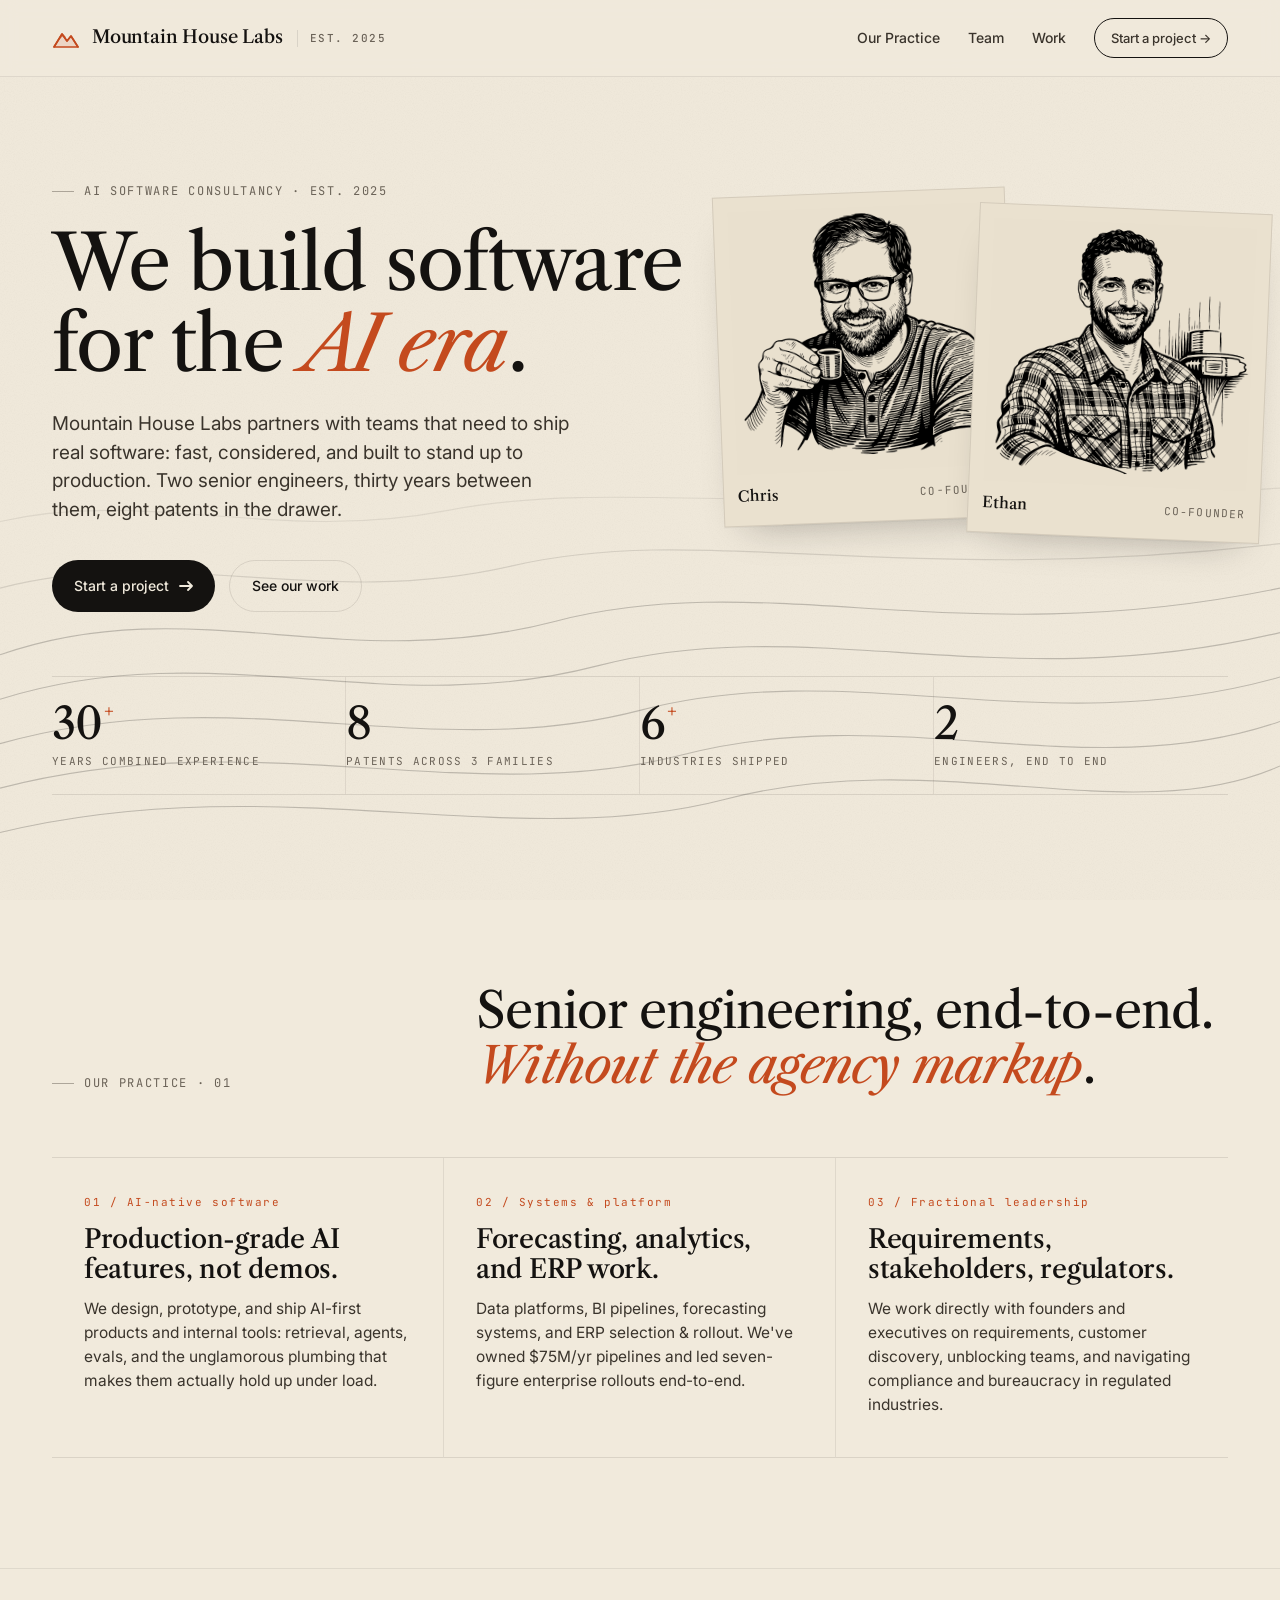
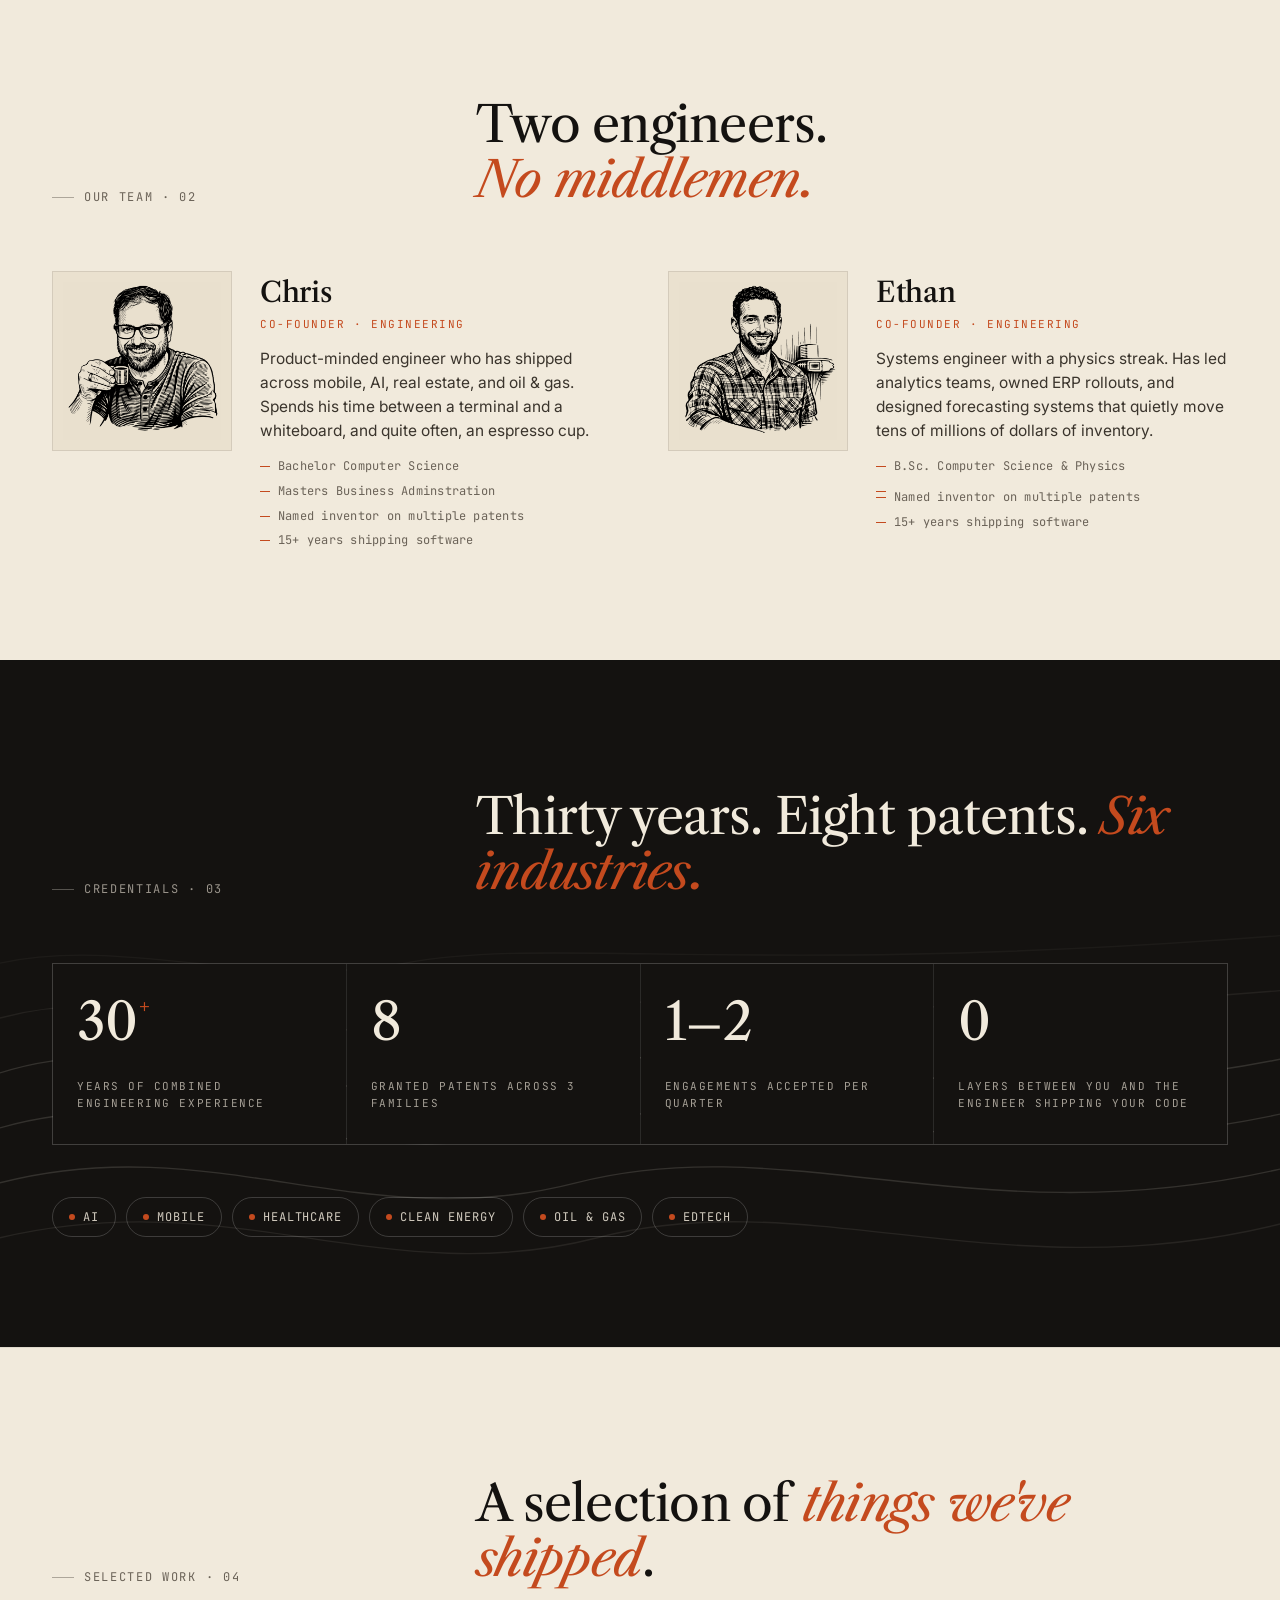
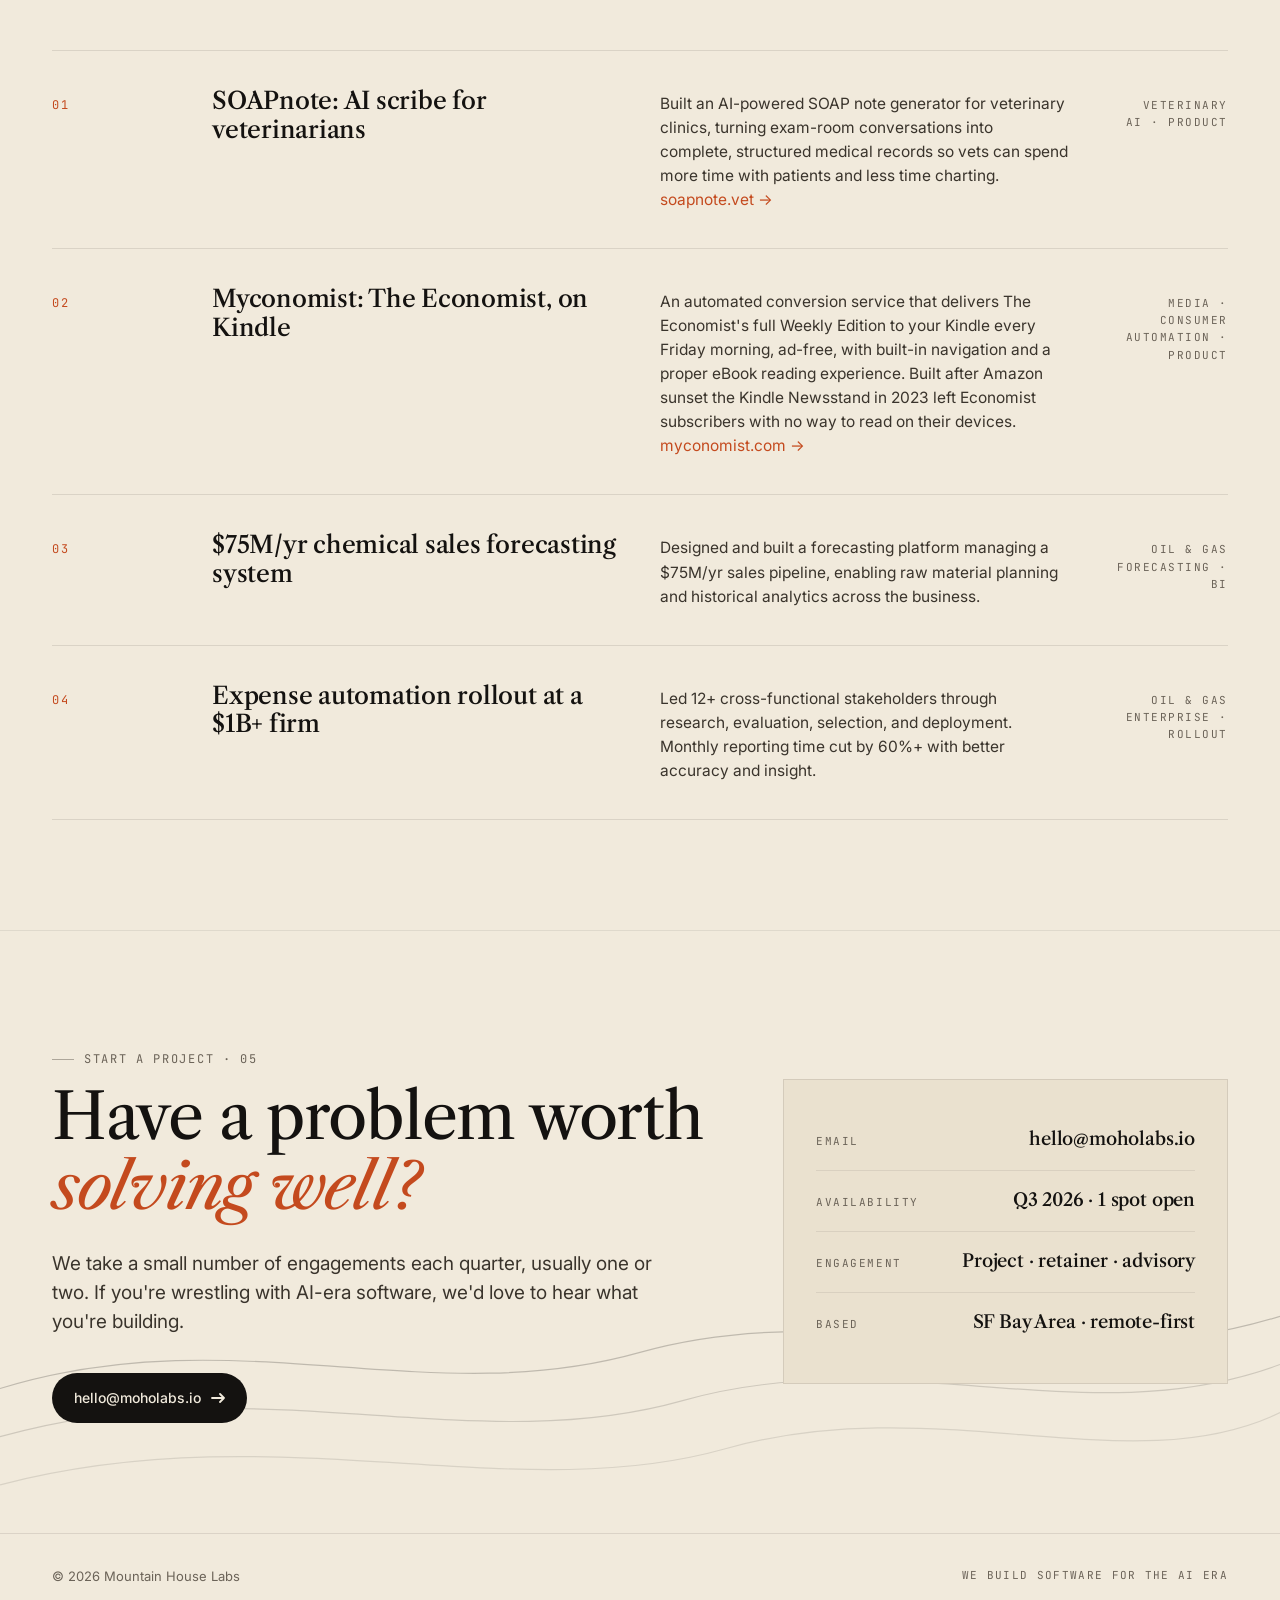
==== commit 7d082474: "update website copy" ====
--- a/index.html
+++ b/index.html
@@ -3,12 +3,12 @@
 <head>
 <meta charset="utf-8" />
 <meta name="viewport" content="width=device-width, initial-scale=1" />
-<title>Mountain House Labs — We build software for the AI era</title>
+<title>Mountain House Labs. We build software for the AI era</title>
 <meta name="description" content="Mountain House Labs is a software consultancy for the AI era. We partner with teams to ship real software, faster." />
 
 <link rel="preconnect" href="https://fonts.googleapis.com">
 <link rel="preconnect" href="https://fonts.gstatic.com" crossorigin>
-<link href="https://fonts.googleapis.com/css2?family=Fraunces:opsz,wght@9..144,300;9..144,400;9..144,500;9..144,600&family=Inter:wght@400;500;600&family=JetBrains+Mono:wght@400;500&display=swap" rel="stylesheet">
+<link href="https://fonts.googleapis.com/css2?family=Libre+Caslon+Text:ital,wght@0,400;0,700;1,400&family=Inter:wght@400;500;600&family=JetBrains+Mono:wght@400;500&display=swap" rel="stylesheet">
 
 <script>
 const TWEAKS = /*EDITMODE-BEGIN*/{
@@ -33,7 +33,7 @@
     --line-2: #14121014;
     --accent: #C44A1E;
     --accent-ink: #7A2A0E;
-    --serif: 'Fraunces', 'Times New Roman', serif;
+    --serif: 'Libre Caslon Text', 'Times New Roman', serif;
     --sans: 'Inter', system-ui, -apple-system, sans-serif;
     --mono: 'JetBrains Mono', ui-monospace, 'SF Mono', Menlo, monospace;
   }
@@ -174,9 +174,9 @@
   .h-disp {
     font-family: var(--serif);
     font-weight: 400;
-    font-size: clamp(48px, 7vw, 96px);
-    line-height: 0.98;
-    letter-spacing: -0.025em;
+    font-size: clamp(44px, 6vw, 80px);
+    line-height: 1.05;
+    letter-spacing: -0.02em;
     margin: 22px 0 26px;
     color: var(--ink);
   }
@@ -315,9 +315,9 @@
   .sec-title {
     font-family: var(--serif);
     font-weight: 400;
-    font-size: clamp(36px, 4.6vw, 58px);
-    line-height: 1.02;
-    letter-spacing: -0.02em;
+    font-size: clamp(32px, 4vw, 50px);
+    line-height: 1.1;
+    letter-spacing: -0.015em;
     margin: 18px 0 0;
   }
   .sec-title em { font-style: italic; color: var(--accent); }
@@ -573,9 +573,9 @@
   .contact h2 {
     font-family: var(--serif);
     font-weight: 400;
-    font-size: clamp(42px, 6vw, 82px);
-    line-height: 1;
-    letter-spacing: -0.025em;
+    font-size: clamp(38px, 5vw, 68px);
+    line-height: 1.08;
+    letter-spacing: -0.02em;
     margin: 14px 0 28px;
   }
   .contact h2 em { font-style: italic; color: var(--accent); }
@@ -740,7 +740,7 @@
           We build software for the <span class="accent" id="accent-word">AI era</span>.
         </h1>
         <p class="h-sub">
-          Mountain House Labs partners with teams that need to ship real software — fast, considered, and built to stand up to production. Two senior engineers, thirty years between them, eight patents in the drawer.
+          Mountain House Labs partners with teams that need to ship real software: fast, considered, and built to stand up to production. Two senior engineers, thirty years between them, eight patents in the drawer.
         </p>
         <div class="btn-row">
           <a href="#contact" class="btn btn-primary">
@@ -773,7 +773,7 @@
       <div class="stat"><div class="n">30<sup>+</sup></div><div class="l">Years combined experience</div></div>
       <div class="stat"><div class="n">8</div><div class="l">Patents across 3 families</div></div>
       <div class="stat"><div class="n">6<sup>+</sup></div><div class="l">Industries shipped</div></div>
-      <div class="stat"><div class="n">$1B<sup>+</sup></div><div class="l">Client revenue served</div></div>
+      <div class="stat"><div class="n">2</div><div class="l">Engineers, end to end</div></div>
     </div>
   </div>
 </header>
@@ -783,14 +783,14 @@
   <div class="wrap">
     <div class="sec-head">
       <div class="eyebrow"><span>Our Practice · 01</span></div>
-      <h2 class="sec-title">Senior engineering, end-to-end — <em>without the agency markup</em>.</h2>
+      <h2 class="sec-title">Senior engineering, end-to-end. <em>Without the agency markup</em>.</h2>
     </div>
 
     <div class="services">
       <div class="service reveal">
         <div class="num">01 / AI-native software</div>
         <h3>Production-grade AI features, not demos.</h3>
-        <p>We design, prototype, and ship AI-first products and internal tools — retrieval, agents, evals, and the unglamorous plumbing that makes them actually hold up under load.</p>
+        <p>We design, prototype, and ship AI-first products and internal tools: retrieval, agents, evals, and the unglamorous plumbing that makes them actually hold up under load.</p>
       </div>
       <div class="service reveal">
         <div class="num">02 / Systems & platform</div>
@@ -820,7 +820,7 @@
         <div>
           <h4>Chris</h4>
           <div class="role">Co-founder · Engineering</div>
-          <p>Product-minded engineer who has shipped across mobile, AI, real estate, and oil &amp; gas. Spends his time between a terminal and a whiteboard — and quite often, an espresso cup.</p>
+          <p>Product-minded engineer who has shipped across mobile, AI, real estate, and oil &amp; gas. Spends his time between a terminal and a whiteboard, and quite often, an espresso cup.</p>
           <ul class="creds">
             <li>Bachelor Computer Science</li>
             <li>Masters Business Adminstration</li>
@@ -876,12 +876,12 @@
         <div class="txt">Granted patents across 3 families</div>
       </div>
       <div class="cell reveal">
-        <div class="big">$75M<sup>/yr</sup></div>
-        <div class="txt">Sales pipeline managed by systems we built</div>
+        <div class="big">1&ndash;2</div>
+        <div class="txt">Engagements accepted per quarter</div>
       </div>
       <div class="cell reveal">
-        <div class="big">60<sup>%</sup></div>
-        <div class="txt">Reporting time reduction on enterprise rollout</div>
+        <div class="big">0</div>
+        <div class="txt">Layers between you and the engineer shipping your code</div>
       </div>
     </div>
 
@@ -907,30 +907,30 @@
     <div class="work">
       <article class="case reveal">
         <div class="idx">01</div>
+        <h4>SOAPnote: AI scribe for veterinarians</h4>
+        <p>Built an AI-powered SOAP note generator for veterinary clinics, turning exam-room conversations into complete, structured medical records so vets can spend more time with patients and less time charting. <a href="https://soapnote.vet" target="_blank" rel="noopener" style="color:var(--accent);text-decoration:none;">soapnote.vet &rarr;</a></p>
+        <div class="meta">Veterinary<br/>AI · Product</div>
+      </article>
+
+      <article class="case reveal">
+        <div class="idx">02</div>
+        <h4>Myconomist: The Economist, on Kindle</h4>
+        <p>An automated conversion service that delivers The Economist's full Weekly Edition to your Kindle every Friday morning, ad-free, with built-in navigation and a proper eBook reading experience. Built after Amazon sunset the Kindle Newsstand in 2023 left Economist subscribers with no way to read on their devices. <a href="https://myconomist.com" target="_blank" rel="noopener" style="color:var(--accent);text-decoration:none;">myconomist.com &rarr;</a></p>
+        <div class="meta">Media · Consumer<br/>Automation · Product</div>
+      </article>
+
+      <article class="case reveal">
+        <div class="idx">03</div>
         <h4>$75M/yr chemical sales forecasting system</h4>
-        <p>Designed and built a forecasting platform managing a $75M/yr sales pipeline — enabling raw material planning and historical analytics across the business.</p>
+        <p>Designed and built a forecasting platform managing a $75M/yr sales pipeline, enabling raw material planning and historical analytics across the business.</p>
         <div class="meta">Oil &amp; Gas<br/>Forecasting · BI</div>
       </article>
 
       <article class="case reveal">
-        <div class="idx">02</div>
+        <div class="idx">04</div>
         <h4>Expense automation rollout at a $1B+ firm</h4>
         <p>Led 12+ cross-functional stakeholders through research, evaluation, selection, and deployment. Monthly reporting time cut by 60%+ with better accuracy and insight.</p>
         <div class="meta">Oil &amp; Gas<br/>Enterprise · Rollout</div>
-      </article>
-
-      <article class="case reveal">
-        <div class="idx">03</div>
-        <h4>End-to-end BI for a $1B+ enterprise</h4>
-        <p>Led an analytics team of four direct reports. Planned and shipped PowerBI and Tableau dashboards, owning business intelligence reporting across the company.</p>
-        <div class="meta">Oil &amp; Gas<br/>Analytics · Leadership</div>
-      </article>
-
-      <article class="case reveal">
-        <div class="idx">04</div>
-        <h4>ERP selection &amp; rollout for a 70-person firm</h4>
-        <p>Owned end-to-end responsibility for ERP research, evaluation, selection, and rollout — modernizing accounting and time tracking for an IT services company.</p>
-        <div class="meta">Professional Services<br/>ERP · Operations</div>
       </article>
     </div>
   </div>
@@ -950,18 +950,18 @@
       <div class="reveal">
         <div class="eyebrow"><span>Start a project · 05</span></div>
         <h2>Have a problem worth <em>solving well?</em></h2>
-        <p class="lede">We take a small number of engagements each quarter — usually one or two. If you're wrestling with AI-era software, we'd love to hear what you're building.</p>
-        <a href="mailto:hello@mountainhouselabs.com" class="btn btn-primary">
-          hello@mountainhouselabs.com
+        <p class="lede">We take a small number of engagements each quarter, usually one or two. If you're wrestling with AI-era software, we'd love to hear what you're building.</p>
+        <a href="mailto:hello@moholabs.io" class="btn btn-primary">
+          hello@moholabs.io
           <svg class="arr" width="14" height="10" viewBox="0 0 14 10" fill="none" stroke="currentColor" stroke-width="1.8" stroke-linecap="round" stroke-linejoin="round"><path d="M1 5 H13 M9 1 L13 5 L9 9"/></svg>
         </a>
       </div>
 
       <aside class="contact-card reveal">
-        <div class="row"><span class="k">Email</span><a href="mailto:hello@mountainhouselabs.com">hello@mountainhouselabs.com</a></div>
+        <div class="row"><span class="k">Email</span><a href="mailto:hello@moholabs.io">hello@moholabs.io</a></div>
         <div class="row"><span class="k">Availability</span><a>Q3 2026 · 1 spot open</a></div>
         <div class="row"><span class="k">Engagement</span><a>Project · retainer · advisory</a></div>
-        <div class="row"><span class="k">Based</span><a>North America · remote-first</a></div>
+        <div class="row"><span class="k">Based</span><a>SF Bay Area · remote-first</a></div>
       </aside>
     </div>
   </div>
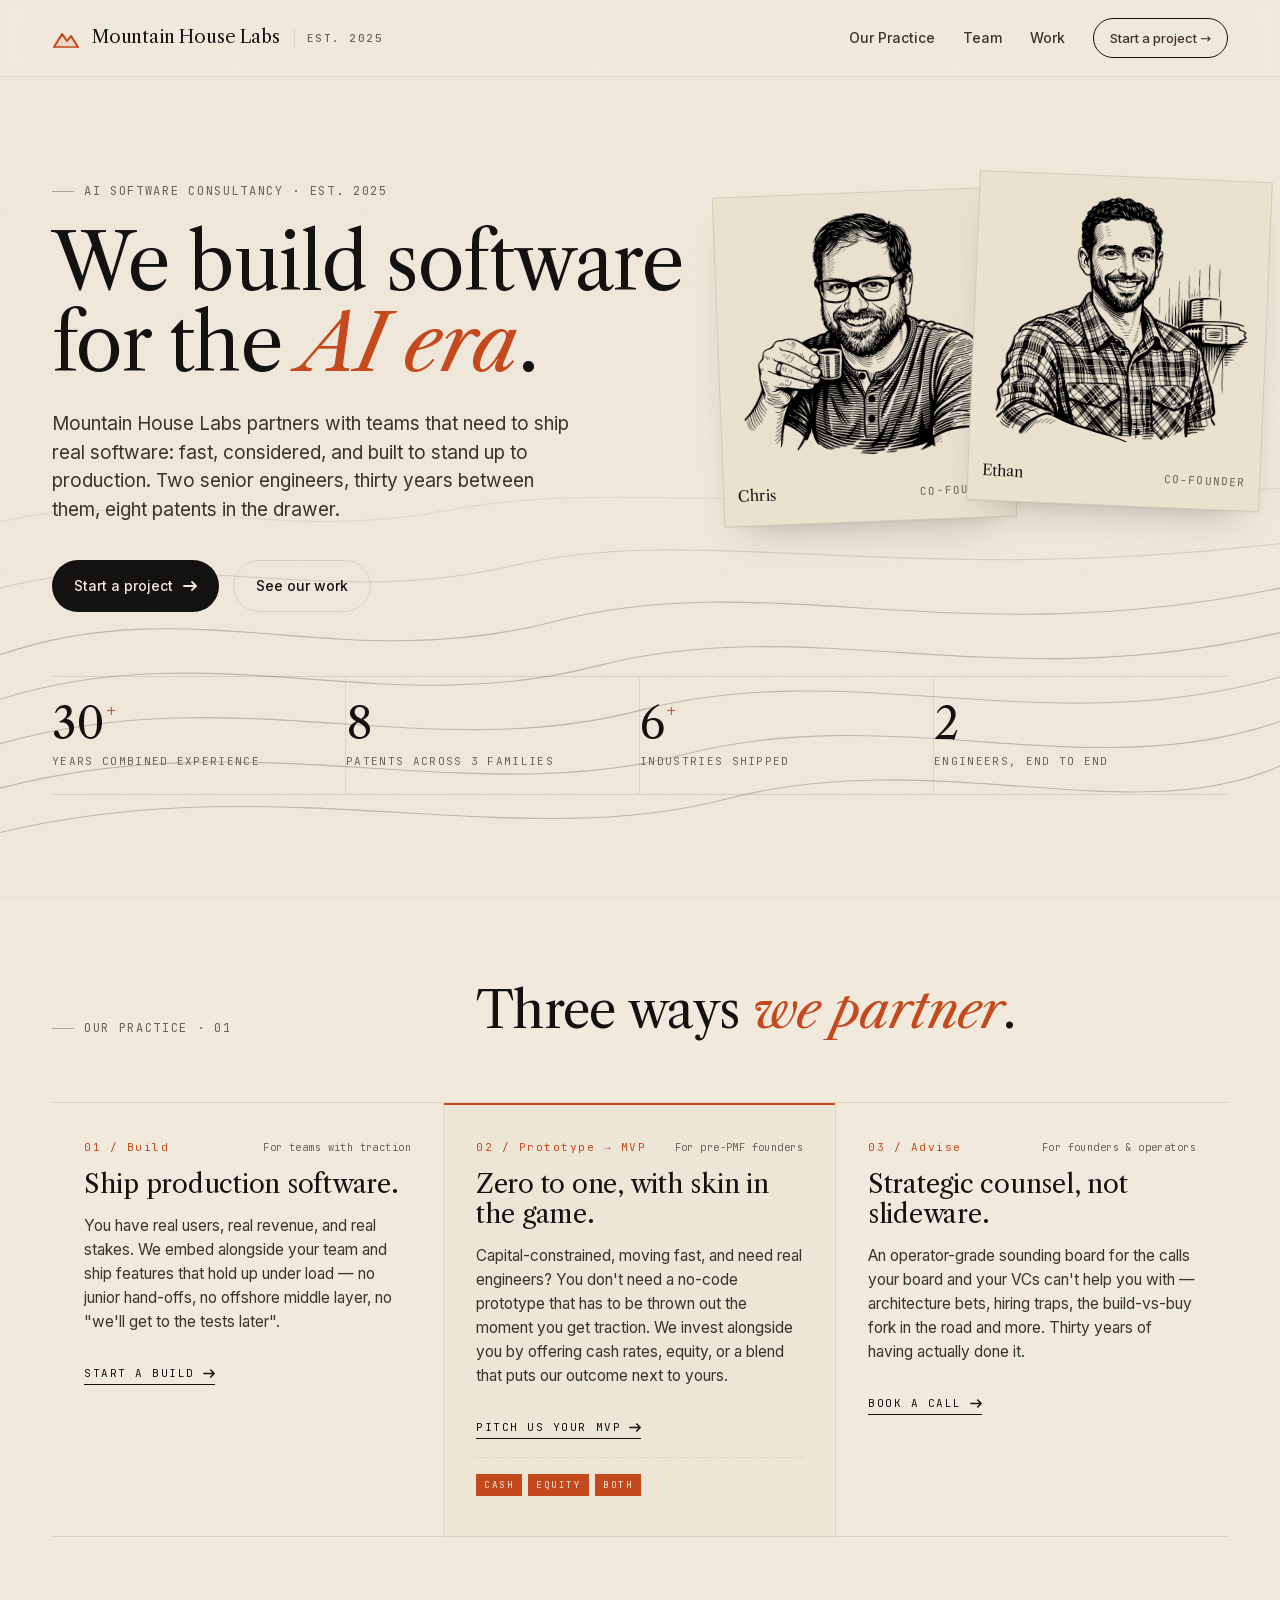
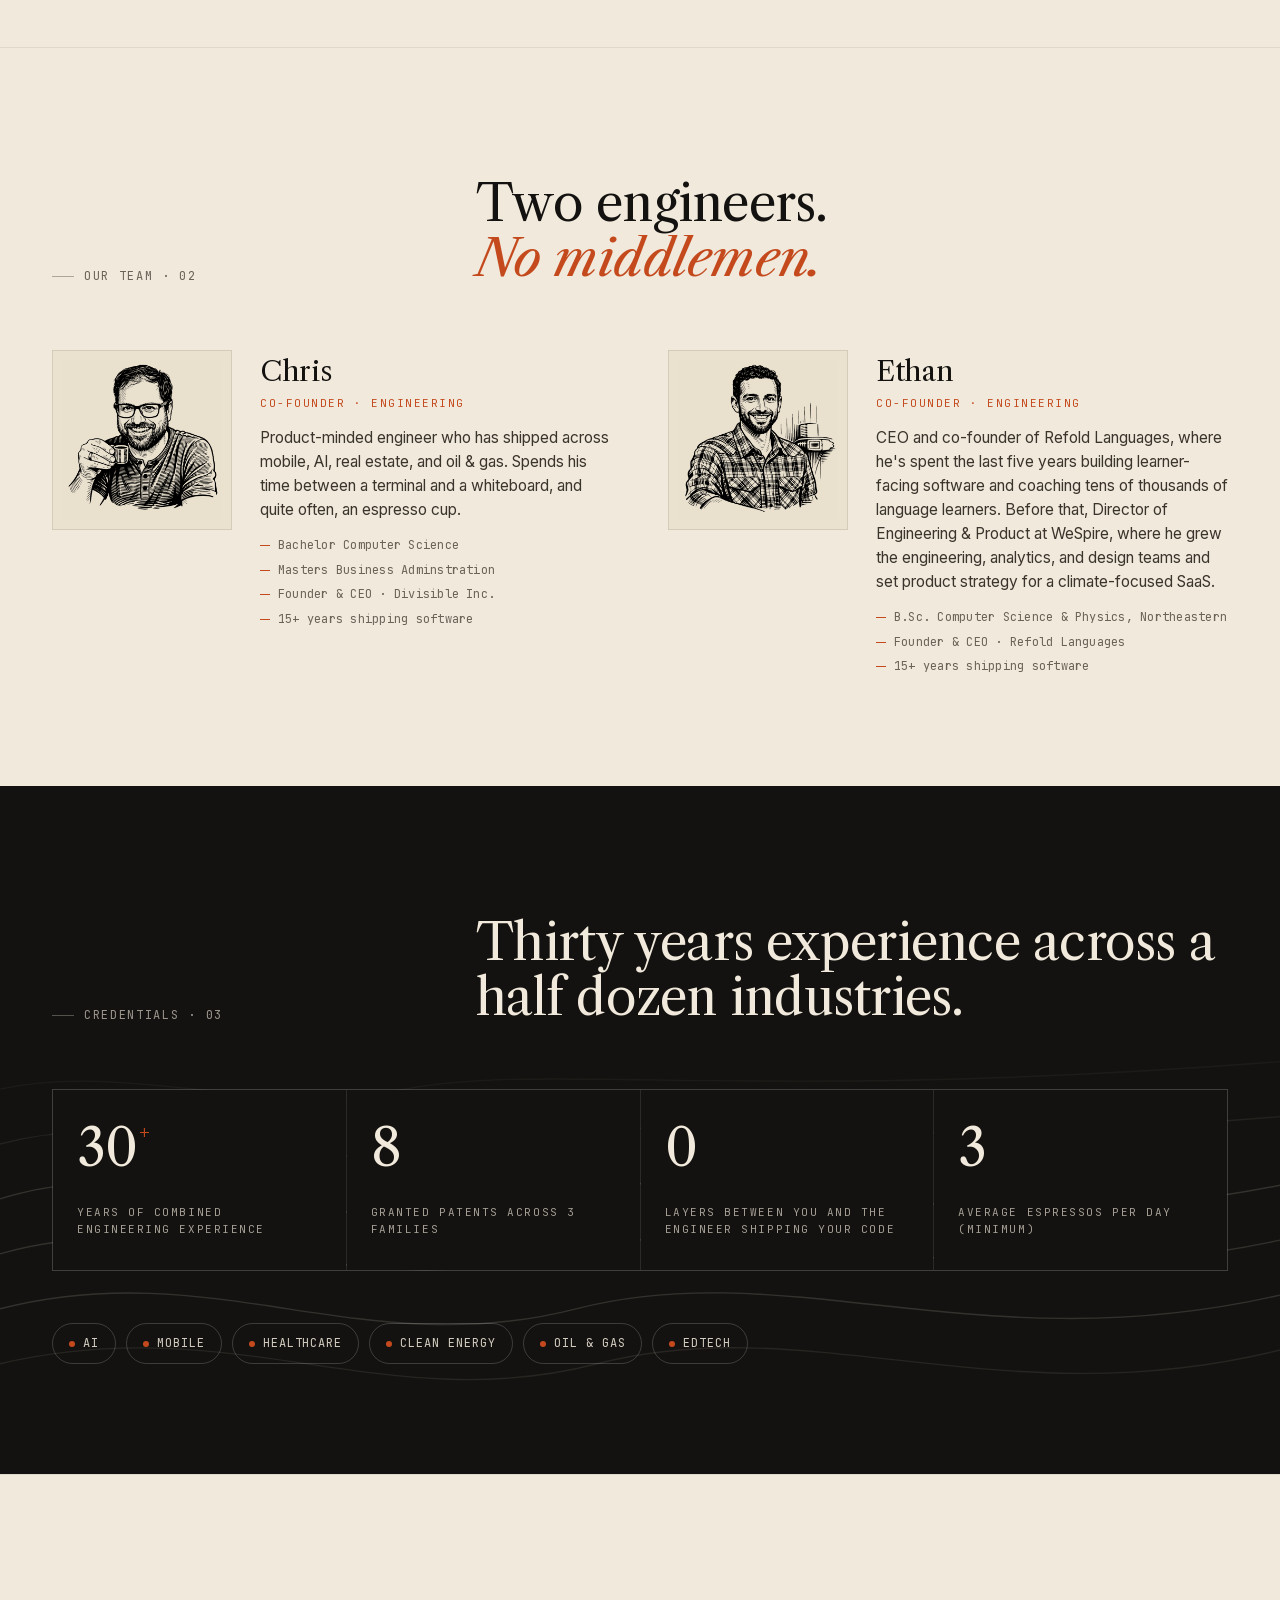
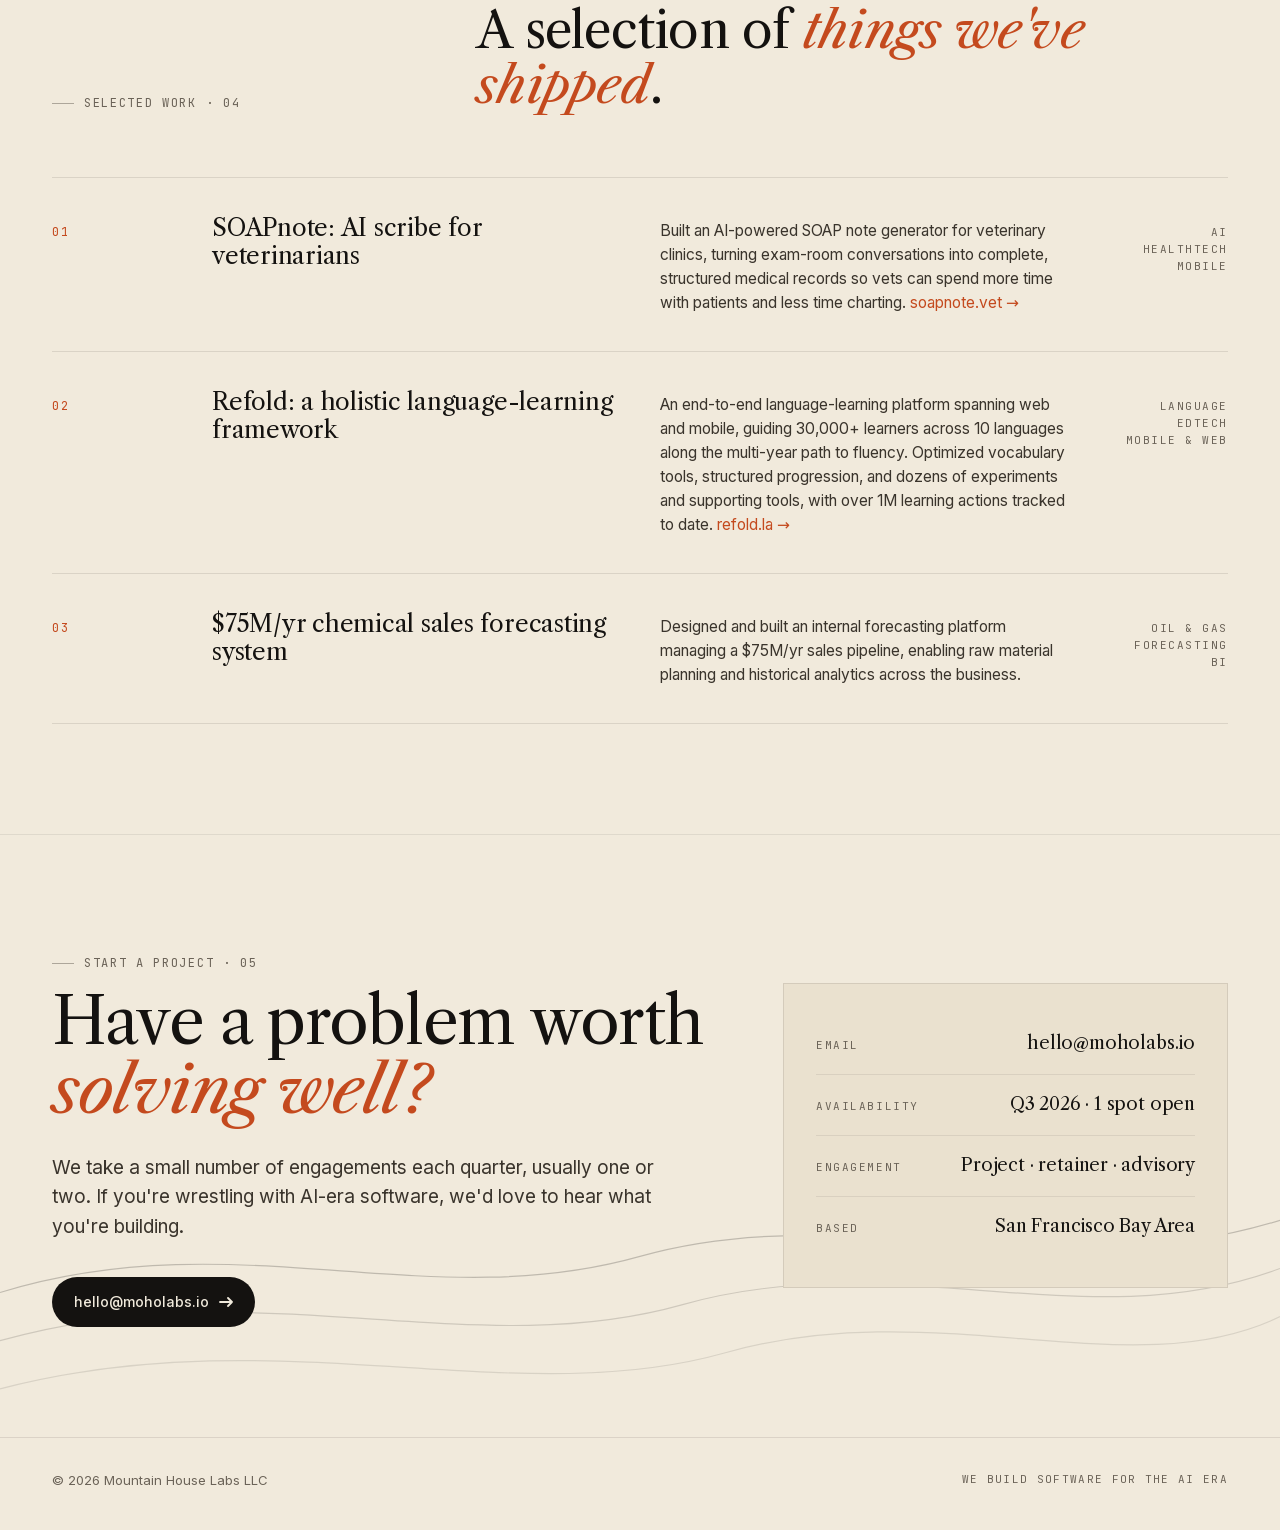
==== commit 546bf1ad: "rename new page to index.html" ====
--- a/index.html
+++ b/index.html
@@ -1,1106 +1,185 @@
-<!doctype html>
-<html lang="en">
+<!DOCTYPE html>
+<html>
 <head>
-<meta charset="utf-8" />
-<meta name="viewport" content="width=device-width, initial-scale=1" />
-<title>Mountain House Labs. We build software for the AI era</title>
-<meta name="description" content="Mountain House Labs is a software consultancy for the AI era. We partner with teams to ship real software, faster." />
-
-<link rel="preconnect" href="https://fonts.googleapis.com">
-<link rel="preconnect" href="https://fonts.gstatic.com" crossorigin>
-<link href="https://fonts.googleapis.com/css2?family=Libre+Caslon+Text:ital,wght@0,400;0,700;1,400&family=Inter:wght@400;500;600&family=JetBrains+Mono:wght@400;500&display=swap" rel="stylesheet">
-
-<script>
-const TWEAKS = /*EDITMODE-BEGIN*/{
-  "accent": "#C44A1E",
-  "paper": "#F1EADC",
-  "ink": "#141210",
-  "heroVariant": "portraits",
-  "showTopo": true,
-  "tagline": "We build software for the AI era."
-}/*EDITMODE-END*/;
-</script>
-
-<style>
-  :root {
-    --paper: #F1EADC;
-    --paper-2: #EAE1CF;
-    --ink: #141210;
-    --ink-2: #3A342C;
-    --stone: #6B6358;
-    --stone-2: #938A7C;
-    --line: #1412101A;
-    --line-2: #14121014;
-    --accent: #C44A1E;
-    --accent-ink: #7A2A0E;
-    --serif: 'Libre Caslon Text', 'Times New Roman', serif;
-    --sans: 'Inter', system-ui, -apple-system, sans-serif;
-    --mono: 'JetBrains Mono', ui-monospace, 'SF Mono', Menlo, monospace;
-  }
-
-  * { box-sizing: border-box; }
-  html, body { margin: 0; padding: 0; }
-  html { scroll-behavior: smooth; }
-  body {
-    font-family: var(--sans);
-    color: var(--ink);
-    background: var(--paper);
-    font-size: 17px;
-    line-height: 1.55;
-    -webkit-font-smoothing: antialiased;
-    -moz-osx-font-smoothing: grayscale;
-    overflow-x: hidden;
-  }
-
-  /* Subtle paper grain */
-  body::before {
-    content: "";
-    position: fixed; inset: 0;
-    pointer-events: none;
-    z-index: 1;
-    background-image: url("data:image/svg+xml;utf8,<svg xmlns='http://www.w3.org/2000/svg' width='180' height='180'><filter id='n'><feTurbulence type='fractalNoise' baseFrequency='0.9' numOctaves='2' stitchTiles='stitch'/><feColorMatrix values='0 0 0 0 0.08  0 0 0 0 0.07  0 0 0 0 0.06  0 0 0 0.06 0'/></filter><rect width='100%25' height='100%25' filter='url(%23n)'/></svg>");
-    opacity: .55;
-    mix-blend-mode: multiply;
-  }
-
-  /* Topographic contour background — injected SVG, absolutely positioned per section */
-  .topo {
-    position: absolute; inset: 0;
-    pointer-events: none;
-    opacity: .22;
-    color: var(--ink);
-  }
-  .topo svg { width: 100%; height: 100%; display: block; }
-
-  a { color: inherit; }
-
-  /* ------- Layout ------- */
-  .wrap { max-width: 1240px; margin: 0 auto; padding: 0 32px; position: relative; z-index: 2; }
-  @media (max-width: 720px) { .wrap { padding: 0 22px; } }
-
-  /* ------- Labels ------- */
-  .eyebrow {
-    font-family: var(--mono);
-    font-size: 12px;
-    letter-spacing: .14em;
-    text-transform: uppercase;
-    color: var(--stone);
-    display: inline-flex;
-    align-items: center;
-    gap: 10px;
-  }
-  .eyebrow::before {
-    content: "";
-    width: 22px; height: 1px;
-    background: currentColor;
-    opacity: .5;
-  }
-
-  /* ------- Nav ------- */
-  nav.top {
-    position: sticky; top: 0;
-    z-index: 50;
-    backdrop-filter: blur(8px);
-    -webkit-backdrop-filter: blur(8px);
-    background: color-mix(in oklab, var(--paper) 82%, transparent);
-    border-bottom: 1px solid var(--line-2);
-  }
-  nav.top .wrap {
-    display: flex; align-items: center; justify-content: space-between;
-    padding-top: 18px; padding-bottom: 18px;
-  }
-  .brand {
-    display: flex; align-items: center; gap: 12px;
-    text-decoration: none;
-    color: var(--ink);
-    font-family: var(--serif);
-    font-weight: 500;
-    font-size: 18px;
-    letter-spacing: -0.01em;
-  }
-  .brand .mark {
-    width: 28px; height: 28px;
-    display: grid; place-items: center;
-    color: var(--accent);
-  }
-  .brand .mark svg { width: 100%; height: 100%; }
-  .brand em {
-    font-style: normal;
-    color: var(--stone);
-    font-family: var(--mono);
-    font-size: 11px;
-    letter-spacing: .14em;
-    text-transform: uppercase;
-    margin-left: 2px;
-    padding-left: 12px;
-    border-left: 1px solid var(--line);
-  }
-  .navlinks { display: flex; gap: 28px; align-items: center; }
-  .navlinks a {
-    text-decoration: none;
-    color: var(--ink-2);
-    font-size: 14px;
-    font-weight: 500;
-  }
-  .navlinks a:hover { color: var(--accent); }
-  .navlinks .cta {
-    border: 1px solid var(--ink);
-    padding: 9px 16px;
-    border-radius: 999px;
-    font-size: 13px;
-    transition: background .15s ease, color .15s ease;
-  }
-  .navlinks .cta:hover { background: var(--ink); color: var(--paper); }
-  @media (max-width: 720px) {
-    .navlinks a:not(.cta) { display: none; }
-  }
-
-  /* ------- Hero ------- */
-  .hero {
-    position: relative;
-    padding: 96px 0 60px;
-    overflow: hidden;
-  }
-  .hero-grid {
-    display: grid;
-    grid-template-columns: 1.15fr .85fr;
-    gap: 64px;
-    align-items: center;
-  }
-  @media (max-width: 960px) {
-    .hero-grid { grid-template-columns: 1fr; gap: 48px; }
-  }
-
-  .h-disp {
-    font-family: var(--serif);
-    font-weight: 400;
-    font-size: clamp(44px, 6vw, 80px);
-    line-height: 1.05;
-    letter-spacing: -0.02em;
-    margin: 22px 0 26px;
-    color: var(--ink);
-  }
-  .h-disp .accent {
-    font-style: italic;
-    font-weight: 400;
-    color: var(--accent);
-  }
-  .h-sub {
-    font-size: 19px;
-    line-height: 1.5;
-    color: var(--ink-2);
-    max-width: 44ch;
-    margin: 0 0 36px;
-  }
-  .btn-row { display: flex; gap: 14px; flex-wrap: wrap; }
-  .btn {
-    display: inline-flex; align-items: center; gap: 10px;
-    text-decoration: none;
-    font-size: 14px;
-    font-weight: 500;
-    padding: 14px 22px;
-    border-radius: 999px;
-    transition: transform .15s ease, background .15s ease, color .15s ease;
-  }
-  .btn-primary {
-    background: var(--ink);
-    color: var(--paper);
-  }
-  .btn-primary:hover { background: var(--accent); transform: translateY(-1px); }
-  .btn-ghost {
-    border: 1px solid var(--line);
-    color: var(--ink);
-  }
-  .btn-ghost:hover { border-color: var(--ink); transform: translateY(-1px); }
-  .btn .arr {
-    transition: transform .2s ease;
-  }
-  .btn:hover .arr { transform: translateX(3px); }
-
-  /* Hero visual: dual portrait stack */
-  .hero-visual {
-    position: relative;
-    aspect-ratio: 1 / 1.05;
-  }
-  .portrait-card {
-    position: absolute;
-    width: 72%;
-    background: var(--paper-2);
-    border: 1px solid var(--line);
-    padding: 14px 14px 18px;
-    box-shadow: 0 1px 0 rgba(0,0,0,.04), 0 20px 40px -24px rgba(20,18,16,.35);
-  }
-  .portrait-card img {
-    width: 100%; display: block;
-    background: var(--paper);
-    mix-blend-mode: multiply;
-  }
-  .portrait-card .cap {
-    display: flex; justify-content: space-between; align-items: baseline;
-    margin-top: 10px;
-    font-family: var(--mono);
-    font-size: 11px;
-    letter-spacing: .1em;
-    text-transform: uppercase;
-    color: var(--stone);
-  }
-  .portrait-card .cap b {
-    font-family: var(--serif);
-    font-weight: 500;
-    font-size: 15px;
-    letter-spacing: 0;
-    text-transform: none;
-    color: var(--ink);
-  }
-  .portrait-card {
-    width: 62%;
-  }
-  .portrait-card.chris { top: 0; left: -8%; transform: rotate(-2.2deg); }
-  .portrait-card.ethan { top: 4%; right: -8%; transform: rotate(2.4deg); }
-  .hero-visual { aspect-ratio: 1 / 0.85; }
-  .portrait-card:hover { transform: rotate(0) scale(1.02); transition: transform .4s cubic-bezier(.2,.8,.2,1); z-index: 3; }
-
-  /* Stats strip */
-  .stats {
-    margin-top: 64px;
-    border-top: 1px solid var(--line);
-    border-bottom: 1px solid var(--line);
-    display: grid;
-    grid-template-columns: repeat(4, 1fr);
-  }
-  .stat {
-    padding: 24px 0;
-    border-right: 1px solid var(--line-2);
-  }
-  .stat:last-child { border-right: 0; }
-  .stat .n {
-    font-family: var(--serif);
-    font-size: 44px;
-    line-height: 1;
-    font-weight: 400;
-    letter-spacing: -0.02em;
-  }
-  .stat .n sup { font-size: 20px; color: var(--accent); vertical-align: top; margin-left: 2px; }
-  .stat .l {
-    font-family: var(--mono);
-    font-size: 11px;
-    letter-spacing: .12em;
-    text-transform: uppercase;
-    color: var(--stone);
-    margin-top: 8px;
-  }
-  @media (max-width: 720px) {
-    .stats { grid-template-columns: repeat(2, 1fr); }
-    .stat { padding: 18px 0; border-bottom: 1px solid var(--line-2); }
-    .stat:nth-child(2n) { border-right: 0; }
-  }
-
-  /* ------- Section scaffolding ------- */
-  section.sec {
-    position: relative;
-    padding: 110px 0;
-  }
-  section.sec + section.sec { border-top: 1px solid var(--line-2); }
-  .sec-head {
-    display: grid;
-    grid-template-columns: 1fr 2fr;
-    gap: 48px;
-    margin-bottom: 64px;
-    align-items: end;
-  }
-  @media (max-width: 820px) {
-    section.sec { padding: 80px 0; }
-    .sec-head { grid-template-columns: 1fr; gap: 20px; margin-bottom: 40px; }
-  }
-  .sec-title {
-    font-family: var(--serif);
-    font-weight: 400;
-    font-size: clamp(32px, 4vw, 50px);
-    line-height: 1.1;
-    letter-spacing: -0.015em;
-    margin: 18px 0 0;
-  }
-  .sec-title em { font-style: italic; color: var(--accent); }
-  .sec-lede {
-    color: var(--ink-2);
-    font-size: 19px;
-    line-height: 1.55;
-    max-width: 56ch;
-  }
-
-  /* ------- What we do ------- */
-  .services {
-    display: grid;
-    grid-template-columns: repeat(3, 1fr);
-    gap: 0;
-    border-top: 1px solid var(--line);
-  }
-  .service {
-    padding: 36px 32px 40px;
-    border-right: 1px solid var(--line-2);
-    border-bottom: 1px solid var(--line);
-    position: relative;
-    transition: background .2s ease;
-  }
-  .service:nth-child(3n) { border-right: 0; }
-  .service:hover { background: color-mix(in oklab, var(--paper-2) 60%, transparent); }
-  .service .num {
-    font-family: var(--mono);
-    font-size: 11px;
-    letter-spacing: .14em;
-    color: var(--accent);
-  }
-  .service h3 {
-    font-family: var(--serif);
-    font-weight: 500;
-    font-size: 26px;
-    line-height: 1.15;
-    letter-spacing: -0.01em;
-    margin: 14px 0 12px;
-  }
-  .service p {
-    color: var(--ink-2);
-    font-size: 15.5px;
-    line-height: 1.55;
-    margin: 0;
-  }
-  @media (max-width: 820px) {
-    .services { grid-template-columns: 1fr; }
-    .service { border-right: 0; }
-  }
-
-  /* ------- Team ------- */
-  .team {
-    display: grid;
-    grid-template-columns: 1fr 1fr;
-    gap: 56px;
-  }
-  @media (max-width: 820px) {
-    .team { grid-template-columns: 1fr; gap: 40px; }
-  }
-  .person {
-    display: grid;
-    grid-template-columns: 180px 1fr;
-    gap: 28px;
-    align-items: start;
-  }
-  @media (max-width: 520px) {
-    .person { grid-template-columns: 140px 1fr; gap: 20px; }
-  }
-  .person .ph {
-    background: var(--paper-2);
-    border: 1px solid var(--line);
-    padding: 10px;
-  }
-  .person .ph img {
-    width: 100%; display: block;
-    mix-blend-mode: multiply;
-  }
-  .person h4 {
-    font-family: var(--serif);
-    font-weight: 500;
-    font-size: 28px;
-    letter-spacing: -0.01em;
-    margin: 0 0 2px;
-  }
-  .person .role {
-    font-family: var(--mono);
-    font-size: 11px;
-    letter-spacing: .14em;
-    text-transform: uppercase;
-    color: var(--accent);
-    margin-bottom: 14px;
-  }
-  .person p {
-    color: var(--ink-2);
-    font-size: 15.5px;
-    line-height: 1.55;
-    margin: 0 0 14px;
-  }
-  .creds {
-    list-style: none;
-    padding: 0; margin: 8px 0 0;
-    display: flex; flex-direction: column; gap: 6px;
-  }
-  .creds li {
-    font-family: var(--mono);
-    font-size: 12px;
-    color: var(--stone);
-    letter-spacing: .02em;
-    padding-left: 18px;
-    position: relative;
-  }
-  .creds li::before {
-    content: "";
-    position: absolute;
-    left: 0; top: 9px;
-    width: 10px; height: 1px;
-    background: var(--accent);
-  }
-
-  /* ------- Credentials band ------- */
-  .band {
-    background: var(--ink);
-    color: var(--paper);
-    position: relative;
-    overflow: hidden;
-  }
-  .band .topo { opacity: .14; color: var(--paper); }
-  .band .sec-title { color: var(--paper); }
-  .band .sec-lede { color: color-mix(in oklab, var(--paper) 75%, transparent); }
-  .band .eyebrow { color: color-mix(in oklab, var(--paper) 60%, transparent); }
-
-  .cred-grid {
-    display: grid;
-    grid-template-columns: repeat(4, 1fr);
-    gap: 1px;
-    background: rgba(255,255,255,.1);
-    border: 1px solid rgba(255,255,255,.1);
-  }
-  .cred-grid .cell {
-    background: var(--ink);
-    padding: 32px 24px;
-    min-height: 180px;
-    display: flex; flex-direction: column; justify-content: space-between;
-  }
-  @media (max-width: 820px) { .cred-grid { grid-template-columns: repeat(2, 1fr); } }
-  @media (max-width: 520px) { .cred-grid { grid-template-columns: 1fr; } }
-  .cell .big {
-    font-family: var(--serif);
-    font-size: 52px;
-    line-height: 1;
-    font-weight: 400;
-    letter-spacing: -0.02em;
-    color: var(--paper);
-  }
-  .cell .big sup { font-size: 22px; color: var(--accent); vertical-align: top; margin-left: 2px; }
-  .cell .txt {
-    font-family: var(--mono);
-    font-size: 11px;
-    letter-spacing: .14em;
-    text-transform: uppercase;
-    color: color-mix(in oklab, var(--paper) 65%, transparent);
-    margin-top: 20px;
-  }
-
-  .industries {
-    margin-top: 52px;
-    display: flex;
-    flex-wrap: wrap;
-    gap: 10px 10px;
-  }
-  .industry {
-    font-family: var(--mono);
-    font-size: 12px;
-    letter-spacing: .08em;
-    text-transform: uppercase;
-    padding: 10px 16px;
-    border: 1px solid rgba(255,255,255,.18);
-    border-radius: 999px;
-    color: color-mix(in oklab, var(--paper) 85%, transparent);
-  }
-  .industry .dot {
-    display: inline-block; width: 6px; height: 6px;
-    background: var(--accent); border-radius: 50%;
-    margin-right: 8px; vertical-align: middle;
-  }
-
-  /* ------- Work ------- */
-  .work {
-    display: grid;
-    gap: 0;
-  }
-  .case {
-    display: grid;
-    grid-template-columns: 120px 1fr 1fr 120px;
-    gap: 40px;
-    padding: 36px 0;
-    border-top: 1px solid var(--line);
-    align-items: baseline;
-    transition: background .2s ease, padding .2s ease;
-  }
-  .case:last-child { border-bottom: 1px solid var(--line); }
-  .case:hover { background: color-mix(in oklab, var(--paper-2) 55%, transparent); }
-  .case .idx {
-    font-family: var(--mono);
-    font-size: 12px;
-    color: var(--accent);
-    letter-spacing: .14em;
-  }
-  .case h4 {
-    font-family: var(--serif);
-    font-weight: 500;
-    font-size: 24px;
-    line-height: 1.2;
-    letter-spacing: -0.01em;
-    margin: 0;
-  }
-  .case p {
-    color: var(--ink-2);
-    font-size: 15.5px;
-    line-height: 1.55;
-    margin: 0;
-  }
-  .case .meta {
-    font-family: var(--mono);
-    font-size: 11px;
-    letter-spacing: .14em;
-    text-transform: uppercase;
-    color: var(--stone);
-    text-align: right;
-  }
-  @media (max-width: 820px) {
-    .case { grid-template-columns: 1fr; gap: 10px; padding: 28px 0; }
-    .case .meta { text-align: left; }
-  }
-
-  /* ------- CTA / contact ------- */
-  .contact {
-    padding: 130px 0;
-    position: relative;
-    overflow: hidden;
-  }
-  .contact-inner {
-    display: grid;
-    grid-template-columns: 1.2fr .8fr;
-    gap: 64px;
-    align-items: center;
-  }
-  @media (max-width: 820px) {
-    .contact { padding: 90px 0; }
-    .contact-inner { grid-template-columns: 1fr; gap: 40px; }
-  }
-  .contact h2 {
-    font-family: var(--serif);
-    font-weight: 400;
-    font-size: clamp(38px, 5vw, 68px);
-    line-height: 1.08;
-    letter-spacing: -0.02em;
-    margin: 14px 0 28px;
-  }
-  .contact h2 em { font-style: italic; color: var(--accent); }
-  .contact .lede {
-    font-size: 19px;
-    color: var(--ink-2);
-    max-width: 52ch;
-    margin: 0 0 36px;
-  }
-  .contact-card {
-    background: var(--paper-2);
-    border: 1px solid var(--line);
-    padding: 30px 32px;
-  }
-  .contact-card .row {
-    display: flex; justify-content: space-between; align-items: baseline;
-    padding: 16px 0;
-    border-bottom: 1px solid var(--line-2);
-    font-size: 15px;
-  }
-  .contact-card .row:last-child { border-bottom: 0; }
-  .contact-card .row .k {
-    font-family: var(--mono);
-    font-size: 11px;
-    letter-spacing: .14em;
-    text-transform: uppercase;
-    color: var(--stone);
-  }
-  .contact-card .row a {
-    font-family: var(--serif);
-    font-weight: 500;
-    font-size: 18px;
-    text-decoration: none;
-    color: var(--ink);
-    letter-spacing: -0.01em;
-  }
-  .contact-card .row a:hover { color: var(--accent); }
-
-  /* ------- Footer ------- */
-  footer.foot {
-    border-top: 1px solid var(--line);
-    padding: 32px 0 40px;
-    font-size: 13px;
-    color: var(--stone);
-  }
-  footer.foot .wrap {
-    display: flex; justify-content: space-between; align-items: center;
-    flex-wrap: wrap; gap: 16px;
-  }
-  footer.foot .mono { font-family: var(--mono); font-size: 11px; letter-spacing: .12em; text-transform: uppercase; }
-
-  /* ------- Tweaks panel ------- */
-  #tweaks-panel {
-    position: fixed;
-    right: 18px; bottom: 18px;
-    z-index: 100;
-    background: var(--paper);
-    border: 1px solid var(--ink);
-    padding: 16px 18px;
-    width: 280px;
-    box-shadow: 0 20px 50px -20px rgba(20,18,16,.5);
-    display: none;
-    font-family: var(--sans);
-  }
-  #tweaks-panel.open { display: block; }
-  #tweaks-panel h5 {
-    font-family: var(--serif);
-    font-weight: 500;
-    font-size: 16px;
-    margin: 0 0 14px;
-    display: flex; justify-content: space-between; align-items: center;
-  }
-  #tweaks-panel h5 .close {
-    font-family: var(--mono);
-    font-size: 11px;
-    color: var(--stone);
-    cursor: pointer;
-    border: 0; background: none;
-  }
-  #tweaks-panel label {
-    display: block;
-    font-family: var(--mono);
-    font-size: 10px;
-    letter-spacing: .12em;
-    text-transform: uppercase;
-    color: var(--stone);
-    margin: 12px 0 6px;
-  }
-  #tweaks-panel .swatches { display: flex; gap: 8px; }
-  #tweaks-panel .sw {
-    width: 28px; height: 28px; border-radius: 50%;
-    border: 2px solid var(--paper);
-    box-shadow: 0 0 0 1px var(--line);
-    cursor: pointer;
-  }
-  #tweaks-panel .sw.on { box-shadow: 0 0 0 2px var(--ink); }
-  #tweaks-panel input[type="text"] {
-    width: 100%;
-    border: 1px solid var(--line);
-    padding: 8px 10px;
-    font-family: var(--sans);
-    font-size: 13px;
-    background: var(--paper-2);
-    color: var(--ink);
-  }
-  #tweaks-panel .toggle {
-    display: flex; align-items: center; justify-content: space-between;
-    font-size: 13px;
-    padding: 8px 0;
-  }
-  #tweaks-panel .toggle input { accent-color: var(--accent); }
-
-  /* Fade-in on scroll */
-  .reveal { opacity: 0; transform: translateY(14px); transition: opacity .7s ease, transform .7s ease; }
-  .reveal.in { opacity: 1; transform: none; }
-</style>
+  <meta charset="utf-8">
+  <title>Mountain House Labs. We build software for the AI era</title>
+  <style>
+    * { margin: 0; padding: 0; box-sizing: border-box; }
+    body { background: #F1EADC; display: flex; align-items: center; justify-content: center; min-height: 100vh; font-family: -apple-system, BlinkMacSystemFont, sans-serif; }
+    #__bundler_loading { position: fixed; bottom: 20px; right: 20px; font: 13px/1.4 -apple-system, BlinkMacSystemFont, sans-serif; color: #666; background: #fff; padding: 8px 14px; border-radius: 8px; box-shadow: 0 1px 4px rgba(0,0,0,0.12); z-index: 10000; }
+    #__bundler_thumbnail { position: fixed; inset: 0; width: 100%; height: 100%; display: flex; align-items: center; justify-content: center; background: #F1EADC; z-index: 9999; }
+    #__bundler_thumbnail svg { width: 100%; height: 100%; object-fit: contain; }
+    #__bundler_placeholder { color: #999; font-size: 14px; }
+  </style>
+  <noscript>
+    <style>#__bundler_loading { display: none; }</style>
+    <div style="position:fixed;bottom:12px;left:12px;font:13px/1.4 -apple-system,BlinkMacSystemFont,sans-serif;color:#999;background:rgba(255,255,255,0.9);padding:6px 12px;border-radius:6px;box-shadow:0 1px 4px rgba(0,0,0,0.08);z-index:10000;">
+      This page requires JavaScript to display.
+    </div>
+  </noscript>
 </head>
 <body>
+  <div id="__bundler_thumbnail">
+  <svg viewBox="0 0 1200 800" xmlns="http://www.w3.org/2000/svg">
+    <rect width="1200" height="800" fill="#F1EADC"></rect>
+    <g transform="translate(420 220)" fill="none" stroke="#141210" stroke-width="6" stroke-linejoin="round" stroke-linecap="round">
+      <path d="M0 360 L120 140 L210 260 L300 80 L420 360 Z"></path>
+      <path d="M150 220 L210 260 L260 200" stroke="#C44A1E"></path>
+    </g>
+    <g transform="translate(600 640)" text-anchor="middle" font-family="Georgia, serif" fill="#141210">
+      <text font-size="38" font-style="italic">Mountain House Labs</text>
+    </g>
+  </svg>
+</div>
+  <div id="__bundler_loading">Unpacking...</div>
 
-<!-- NAV -->
-<nav class="top">
-  <div class="wrap">
-    <a href="#top" class="brand" aria-label="Mountain House Labs">
-      <span class="mark" aria-hidden="true">
-        <svg viewBox="0 0 28 28" fill="none" stroke="currentColor" stroke-width="1.6" stroke-linejoin="round" stroke-linecap="round">
-          <path d="M2 23 L10 10 L15 17 L19 12 L26 23 Z" fill="currentColor" fill-opacity=".12"/>
-          <path d="M2 23 L10 10 L15 17 L19 12 L26 23"/>
-          <path d="M8 14 L11 11 L13 13" opacity=".55"/>
-        </svg>
-      </span>
-      Mountain House Labs
-      <em>EST. 2025</em>
-    </a>
-    <div class="navlinks">
-      <a href="#services">Our Practice</a>
-      <a href="#team">Team</a>
-      <a href="#work">Work</a>
-      <a href="#contact" class="cta">Start a project →</a>
-    </div>
-  </div>
-</nav>
+  <script>
+    
+document.addEventListener('DOMContentLoaded', async function() {
+  const loading = document.getElementById('__bundler_loading');
+  function setStatus(msg) { if (loading) loading.textContent = msg; }
 
-<!-- HERO -->
-<header class="hero" id="top">
-  <div class="topo" aria-hidden="true">
-    <svg viewBox="0 0 1200 700" preserveAspectRatio="none" fill="none" stroke="currentColor" stroke-width="1">
-      <path d="M0 520 C 180 460 320 540 520 490 C 720 440 900 520 1200 460"/>
-      <path d="M0 560 C 200 500 360 580 560 530 C 760 480 940 560 1200 500"/>
-      <path d="M0 600 C 220 540 400 620 600 570 C 800 520 980 600 1200 540"/>
-      <path d="M0 640 C 240 580 440 660 640 610 C 840 560 1020 640 1200 580"/>
-      <path d="M0 680 C 260 620 480 700 680 650 C 880 600 1060 680 1200 620"/>
-      <path d="M0 460 C 160 420 300 480 480 440 C 660 400 840 460 1200 420" opacity=".55"/>
-      <path d="M0 400 C 140 370 260 420 420 390 C 580 360 760 400 1200 370" opacity=".35"/>
-    </svg>
-  </div>
+  // Error sink persists across replaceWith since it's on window, not the DOM.
+  window.addEventListener('error', function(e) {
+    var p = document.body || document.documentElement;
+    var d = document.getElementById('__bundler_err') || p.appendChild(document.createElement('div'));
+    d.id = '__bundler_err';
+    d.style.cssText = 'position:fixed;bottom:12px;left:12px;right:12px;font:12px/1.4 ui-monospace,monospace;background:#2a1215;color:#ff8a80;padding:10px 14px;border-radius:8px;border:1px solid #5c2b2e;z-index:99999;white-space:pre-wrap;max-height:40vh;overflow:auto';
+    d.textContent = (d.textContent ? d.textContent + String.fromCharCode(10) : '') +
+      '[bundle] ' + (e.message || e.type) +
+      (e.filename ? ' (' + e.filename.slice(0, 60) + ':' + e.lineno + ')' : '');
+  }, true);
 
-  <div class="wrap">
-    <div class="hero-grid">
-      <div class="hero-copy reveal">
-        <div class="eyebrow"><span>AI Software Consultancy · Est. 2025</span></div>
-        <h1 class="h-disp">
-          We build software for the <span class="accent" id="accent-word">AI era</span>.
-        </h1>
-        <p class="h-sub">
-          Mountain House Labs partners with teams that need to ship real software: fast, considered, and built to stand up to production. Two senior engineers, thirty years between them, eight patents in the drawer.
-        </p>
-        <div class="btn-row">
-          <a href="#contact" class="btn btn-primary">
-            Start a project
-            <svg class="arr" width="14" height="10" viewBox="0 0 14 10" fill="none" stroke="currentColor" stroke-width="1.8" stroke-linecap="round" stroke-linejoin="round"><path d="M1 5 H13 M9 1 L13 5 L9 9"/></svg>
-          </a>
-          <a href="#work" class="btn btn-ghost">See our work</a>
-        </div>
-      </div>
+  try {
+    const manifestEl = document.querySelector('script[type="__bundler/manifest"]');
+    const templateEl = document.querySelector('script[type="__bundler/template"]');
+    if (!manifestEl || !templateEl) {
+      setStatus('Error: missing bundle data');
+      console.error('[bundler] Missing script tags — manifestEl:', !!manifestEl, 'templateEl:', !!templateEl);
+      return;
+    }
 
-      <div class="hero-visual reveal" aria-hidden="true">
-        <div class="portrait-card chris">
-          <img src="[data-uri]